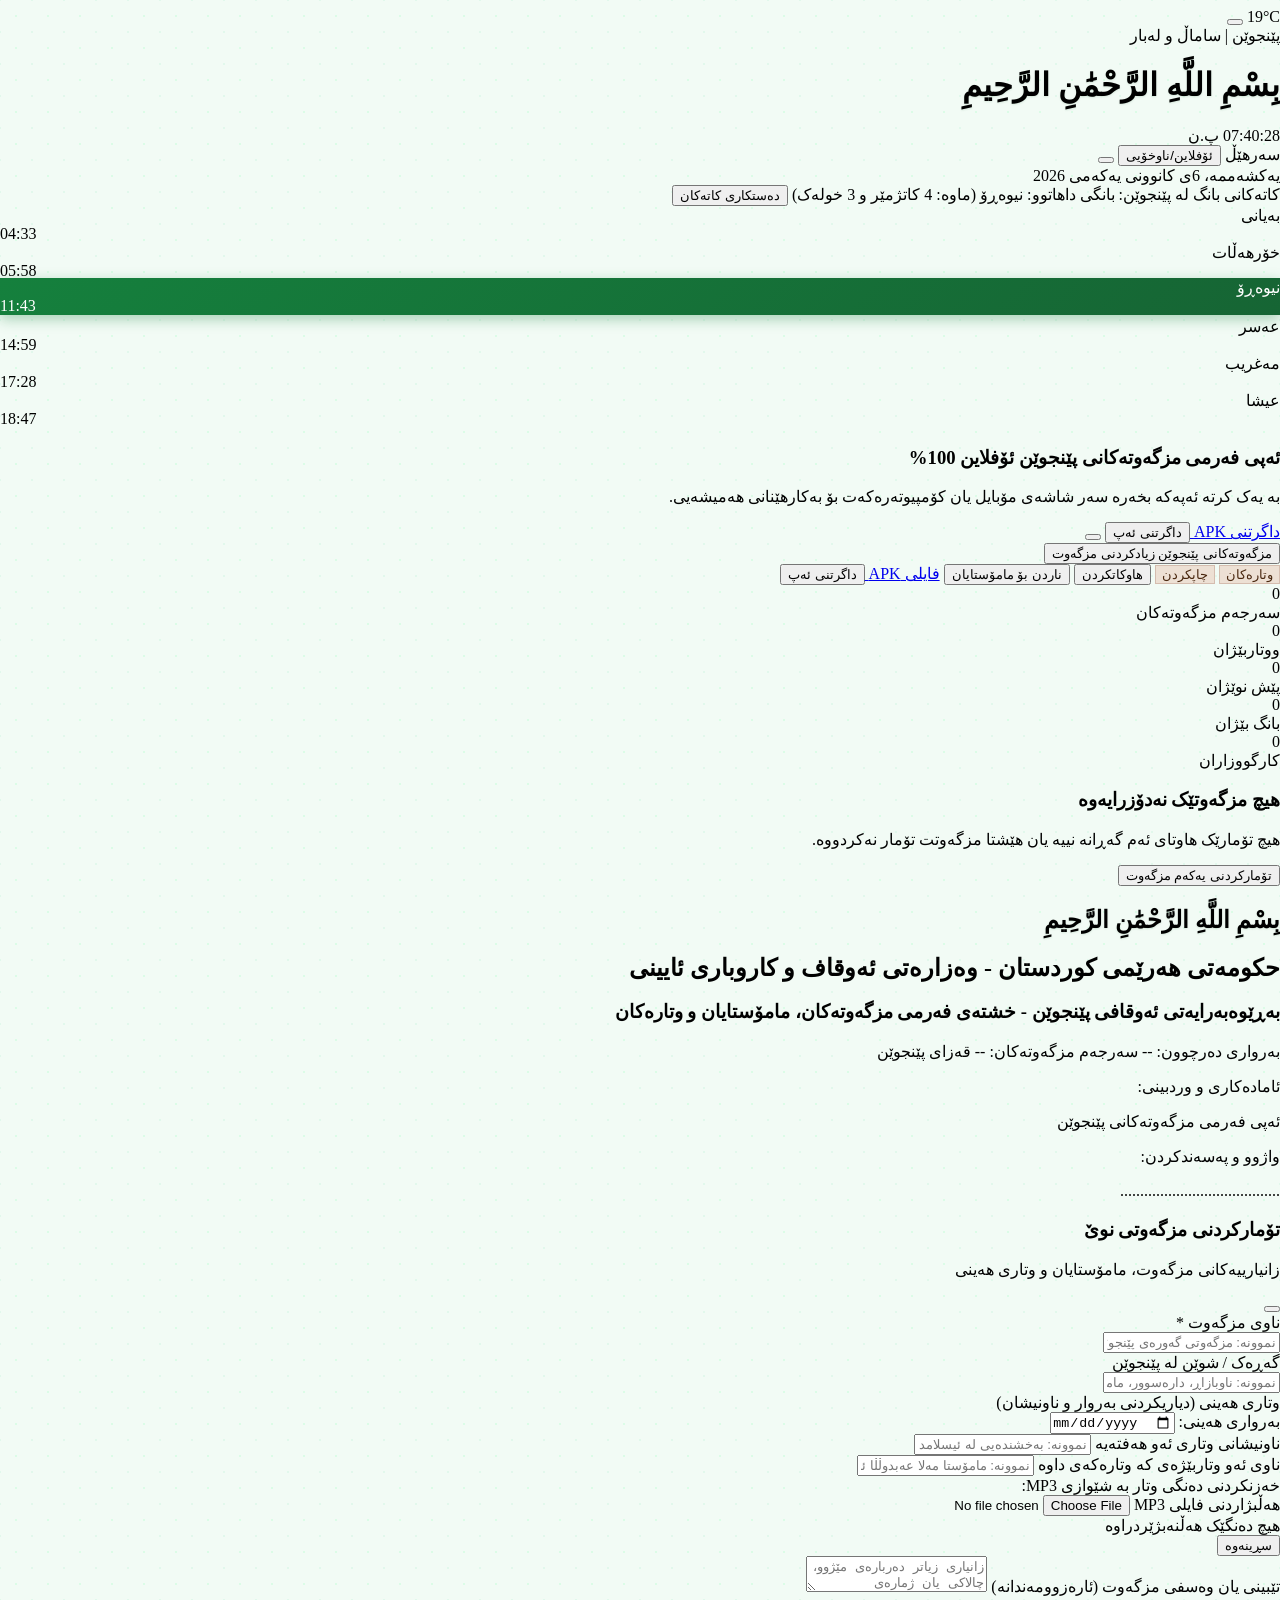
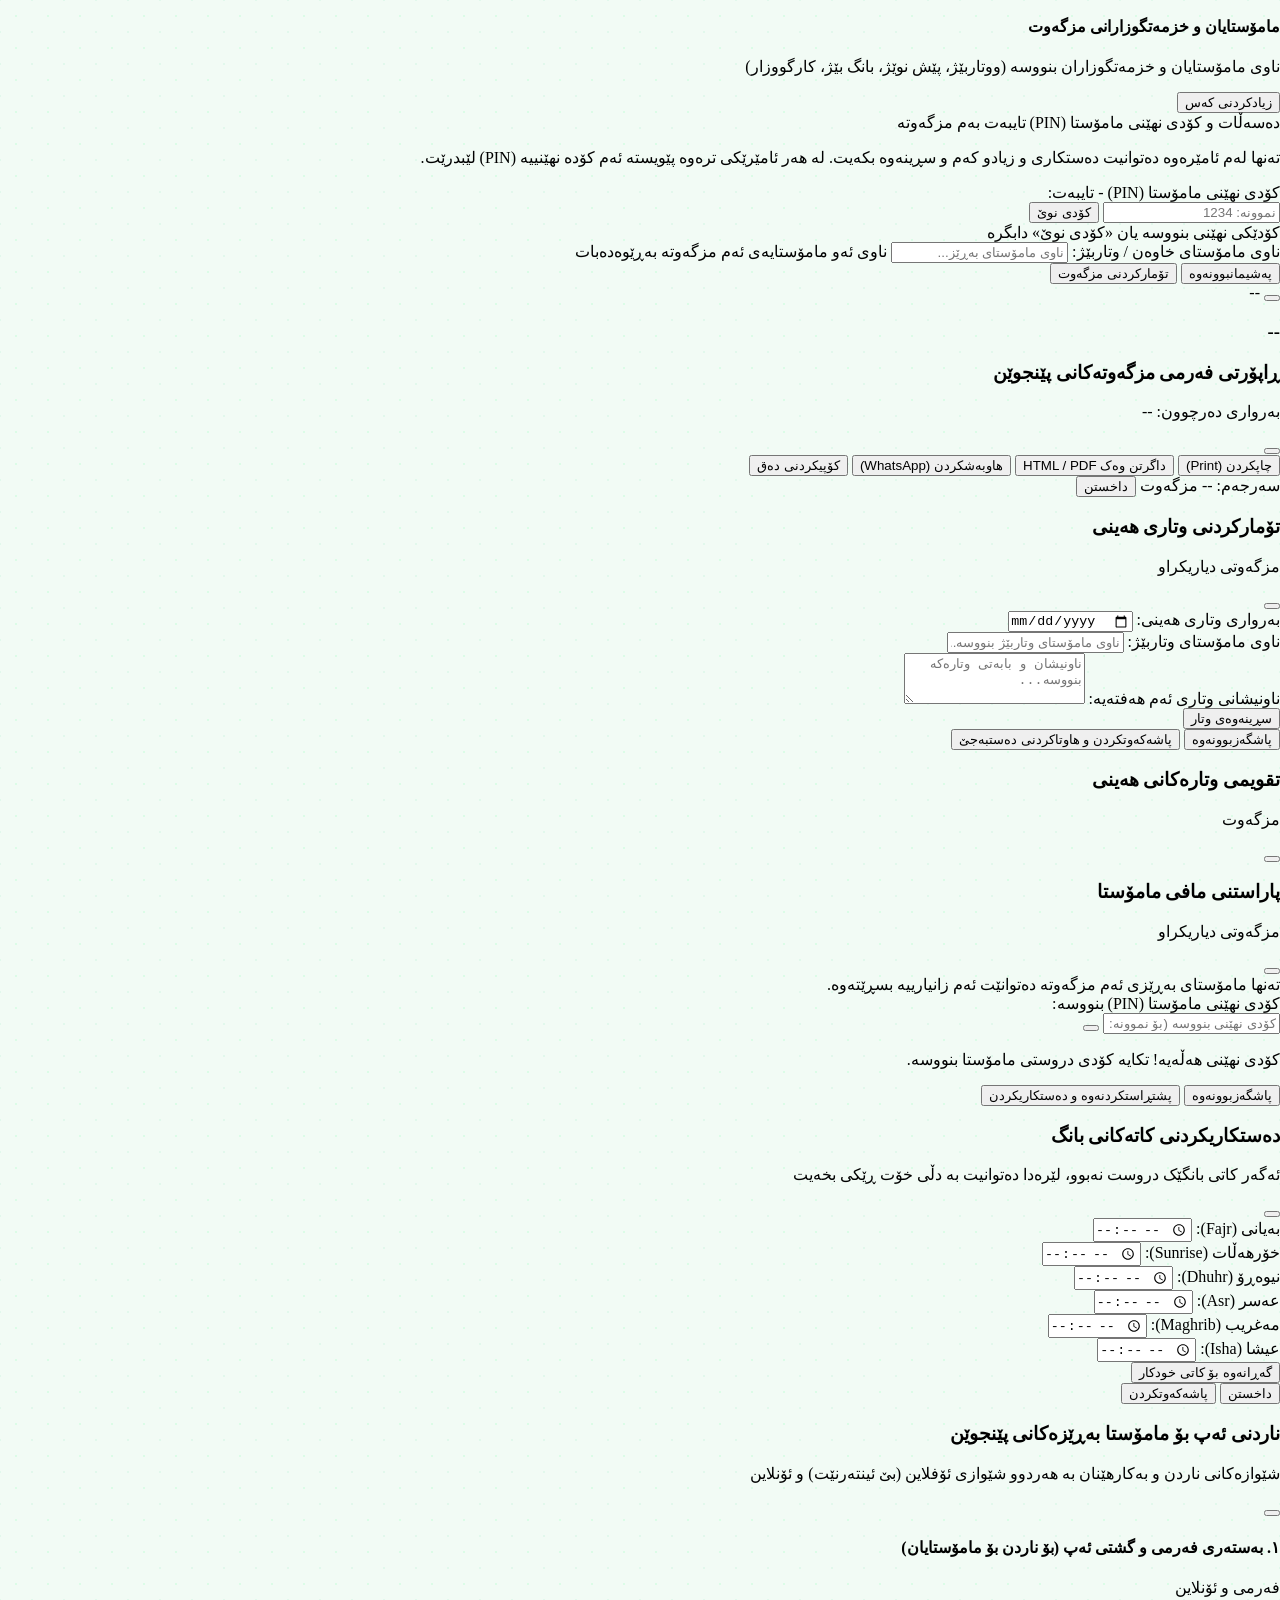
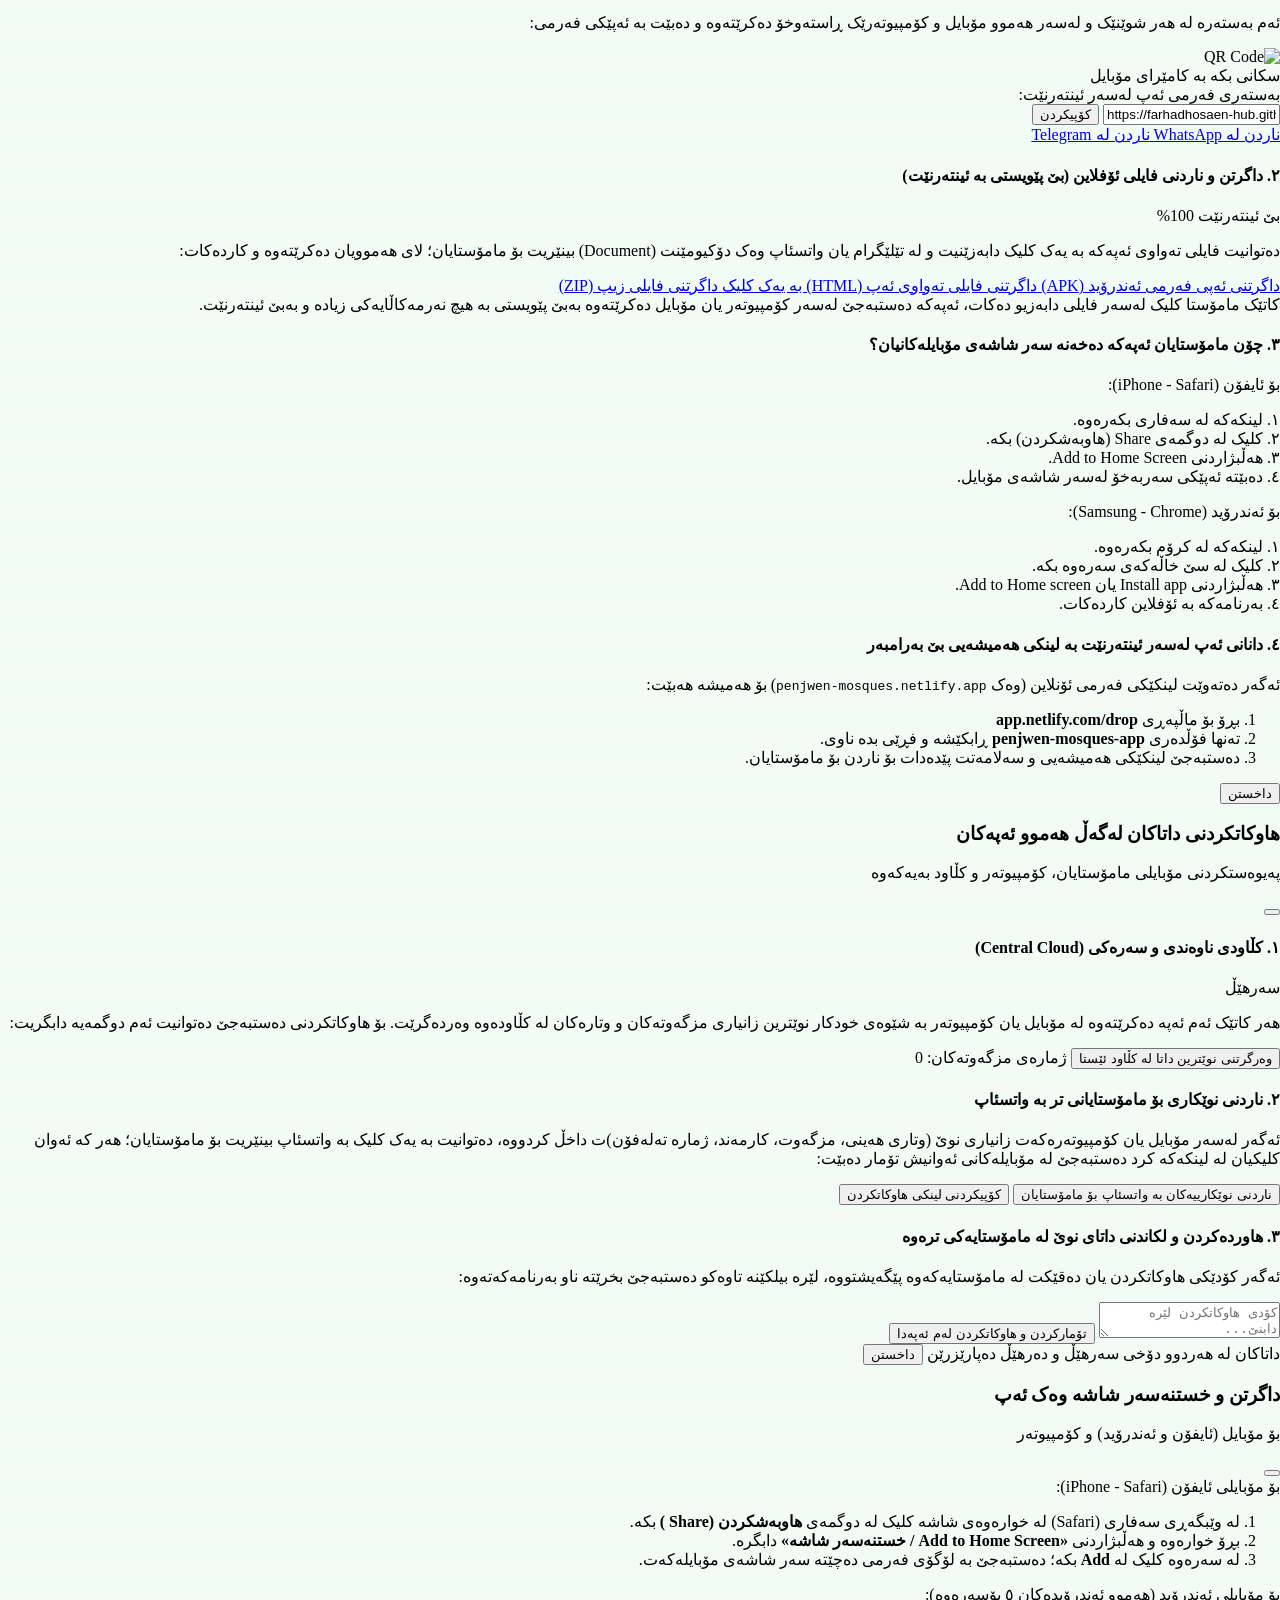
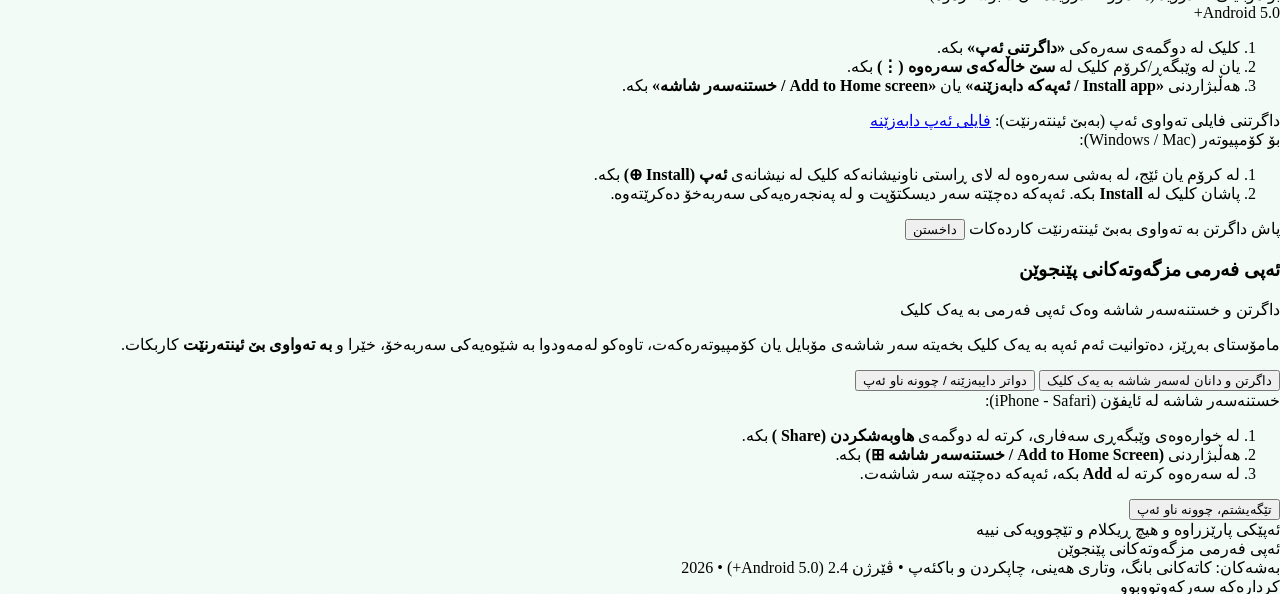
==== index.html @ 05ec9254 "Update index.html for official Penjwen Mosques App" ====
<!DOCTYPE html>
<html lang="ku" dir="rtl">
<head>
  <meta charset="UTF-8">
  <meta name="viewport" content="width=device-width, initial-scale=1.0, maximum-scale=1.0, minimum-scale=1.0, user-scalable=no, shrink-to-fit=no, viewport-fit=cover">
  <title>ئەپی مزگەوتەکانی پێنجوێن | Penjwen Mosques</title>
  <!-- PWA & Mobile Meta Tags (کارکردن بە ئۆفلاین و ئۆنلاین ڕاستەوخۆ وەک ئەپ) -->
  <link rel="manifest" href="manifest.json">
  <meta name="theme-color" content="#15803d">
  <meta name="mobile-web-app-capable" content="yes">
  <meta name="apple-mobile-web-app-capable" content="yes">
  <meta name="apple-mobile-web-app-status-bar-style" content="black-translucent">
  <meta name="apple-mobile-web-app-title" content="مزگەوتەکانی پێنجوێن">
  <meta name="apple-touch-fullscreen" content="yes">
  <meta name="full-screen" content="yes">
  <meta name="browsermode" content="application">
  <meta name="x5-fullscreen" content="true">
  <meta name="x5-page-mode" content="app">
  <meta name="screen-orientation" content="portrait">
  <meta name="application-name" content="مزگەوتەکانی پێنجوێن">
  <meta name="format-detection" content="telephone=no">
  <link rel="apple-touch-icon" href="icon-192.png">

  <!-- Offline Embedded Google Fonts: Vazirmatn & Amiri (100% Offline) -->
  <link rel="stylesheet" href="fonts.offline.css">
  <!-- Offline Embedded FontAwesome Icons (100% Offline) -->
  <link rel="stylesheet" href="fontawesome.offline.min.css">
  <!-- Tailwind CSS Engine (Local Offline) -->
  <script src="tailwind.min.js"></script>
  <script>
    tailwind.config = {
      theme: {
        extend: {
          colors: {
            brand: {
              50: '#f0fdf4',
              100: '#dcfce7',
              200: '#bbf7d0',
              300: '#86efac',
              400: '#4ade80',
              500: '#22c55e',
              600: '#16a34a',
              700: '#15803d',
              800: '#166534',
              900: '#14532d',
            }
          },
          fontFamily: {
            kurdish: ['Vazirmatn', 'sans-serif'],
            quran: ['Amiri', 'serif'],
          }
        }
      }
    }
  </script>
  <meta http-equiv="Cache-Control" content="no-cache, no-store, must-revalidate">
  <meta http-equiv="Pragma" content="no-cache">
  <meta http-equiv="Expires" content="0">
  <link rel="stylesheet" href="style.css?v=20261011_v36">
</head>
<body class="font-kurdish bg-emerald-50/70 text-slate-800 min-h-screen flex flex-col selection:bg-brand-200 selection:text-brand-900">

  <!-- ================= TOP HEADER (بەشی سەرەوە) ================= -->
  <!-- ================= TOP HEADER (شریتی سەرەوەی ئەپ بۆ مۆبایل و کۆمپیوتەر) ================= -->
  <header id="mainTopHeader" class="w-full bg-white/95 backdrop-blur-md border-b border-emerald-100 shadow-xs sticky top-0 z-40 transition-all no-print">
    <div class="max-w-7xl mx-auto px-2 sm:px-6 lg:px-8 py-2 sm:py-3.5">
      <div class="flex items-center justify-between gap-1.5 sm:gap-4 overflow-x-auto no-scrollbar">
        
        <!-- لای ڕاست: پلەی گەرما ڕاستەوخۆ (Top Right: Live Temperature) -->
        <div class="flex items-center gap-1.5 sm:gap-3 bg-emerald-50 border border-emerald-200/80 rounded-2xl px-2 sm:px-3.5 py-1.5 sm:py-2 shadow-xs hover:border-emerald-300 transition-all shrink-0">
          <div id="weatherIcon" class="text-emerald-700 text-base sm:text-2xl animate-pulse">
            <i class="fa-solid fa-cloud-sun"></i>
          </div>
          <div class="flex flex-col">
            <div class="flex items-center gap-1 sm:gap-1.5">
              <span id="tempValue" class="text-xs sm:text-xl font-bold text-emerald-900">--°C</span>
              <button id="refreshWeatherBtn" title="نوێکردنەوەی کەشوهەوا" class="text-[10px] sm:text-xs text-emerald-600 hover:text-emerald-800 transition-transform active:rotate-180">
                <i class="fa-solid fa-rotate-right"></i>
              </button>
            </div>
            <div class="flex items-center gap-1 text-[9px] sm:text-xs text-emerald-700/90 font-medium">
              <i class="fa-solid fa-location-dot text-emerald-600 text-[8px] sm:text-[10px]"></i>
              <span id="locationName">پێنجوێن</span>
              <span class="text-emerald-400">|</span>
              <span id="weatherDesc">چاوەڕوانی...</span>
            </div>
          </div>
        </div>

        <!-- ناوەڕاست: بسم الله الرحمن الرحیم (Center: Bismillah) -->
        <div class="text-center px-1 sm:px-2 shrink-0">
          <div class="inline-block relative group">
            <h1 class="font-quran text-xs sm:text-2xl md:text-3xl text-emerald-900 tracking-wide font-bold select-none drop-shadow-xs whitespace-nowrap">
              بِسْمِ اللَّهِ الرَّحْمَٰنِ الرَّحِيمِ
            </h1>
            <div class="h-0.5 w-10 sm:w-24 bg-gradient-to-r from-transparent via-emerald-500 to-transparent mx-auto mt-0.5 sm:mt-1 rounded-full"></div>
          </div>
        </div>

        <!-- لای چەپ: کات و بەروار (Top Left: Time & Date) -->
        <div class="flex items-center gap-1.5 sm:gap-3 bg-emerald-50 border border-emerald-200/80 rounded-2xl px-2 sm:px-3.5 py-1.5 sm:py-2 shadow-xs text-left shrink-0">
          <div class="text-emerald-700 text-sm sm:text-xl">
            <i class="fa-regular fa-clock"></i>
          </div>
          <div class="flex flex-col items-end sm:items-start text-right">
            <div class="flex items-center gap-1 sm:gap-2">
              <div id="liveClock" class="text-xs sm:text-xl font-bold text-emerald-900 tracking-wider font-mono">
                00:00:00
              </div>
              <!-- دۆخی ئۆنلاین / ئۆفلاین (Offline & Online indicator) -->
              <span id="networkStatusBadge" class="inline-flex items-center gap-0.5 sm:gap-1 px-1.5 sm:px-2 py-0.5 rounded-full text-[9px] sm:text-[10px] font-bold bg-emerald-100 text-emerald-800 border border-emerald-300" title="دۆخی پەیوەندی هێڵ">
                <span class="w-1.5 h-1.5 rounded-full bg-emerald-500 animate-pulse"></span>
                <span id="networkStatusText">سەرهێڵ</span>
              </span>
              <!-- دۆخی هاوکاتکردنی کڵاود (Cloud Sync Status) -->
              <button id="cloudSyncStatusBadge" onclick="syncFromCloud(false)" class="inline-flex items-center gap-0.5 sm:gap-1 px-1.5 sm:px-2 py-0.5 rounded-full text-[9px] sm:text-[10px] font-bold bg-blue-100 text-blue-800 border border-blue-300 hover:bg-blue-200 transition-colors cursor-pointer" title="هاوکاتکردنی ڕاستەوخۆ لەگەڵ کڵاود">
                <i id="cloudSyncIcon" class="fa-solid fa-arrows-rotate text-[8px] sm:text-[9px]"></i>
                <span id="cloudSyncText">هاوکاتە</span>
              </button>
              <!-- دوگمەی پڕکردنی تەواوی شاشە (Fullscreen Toggle) -->
              <button id="fullScreenToggleBtn" onclick="toggleFullScreen()" class="inline-flex items-center justify-center w-5 sm:w-6 h-5 sm:h-6 rounded-lg bg-emerald-100/80 hover:bg-emerald-200 text-emerald-800 border border-emerald-300 shadow-2xs transition-colors cursor-pointer" title="پڕکردنی تەواوی شاشە (Fullscreen)">
                <i id="fullScreenIcon" class="fa-solid fa-expand text-[9px] sm:text-[10px]"></i>
              </button>
            </div>
            <div class="flex items-center gap-1 text-[9px] sm:text-xs text-emerald-700 font-medium">
              <i class="fa-regular fa-calendar-days text-[8px] sm:text-[10px] text-emerald-600"></i>
              <span id="kurdishDate">-- / -- / ----</span>
            </div>
          </div>
        </div>

      </div>
    </div>
  </header>

  <!-- ================= خاڵی ١: کاتەکانی بانگی پێنجوێن (PRAYER TIMES BAR) ================= -->
  <section id="prayerBar" class="bg-gradient-to-r from-emerald-900 via-emerald-800 to-emerald-900 text-white shadow-md border-b border-emerald-700 no-print">
    <div class="max-w-7xl mx-auto px-4 sm:px-6 lg:px-8 py-2.5">
      <div class="flex flex-col lg:flex-row items-center justify-between gap-3">
        
        <!-- Next Prayer Countdown Banner -->
        <div class="flex items-center gap-2.5 text-xs sm:text-sm">
          <div class="w-7 h-7 rounded-lg bg-emerald-700/80 flex items-center justify-center text-emerald-200">
            <i class="fa-solid fa-mosque text-xs"></i>
          </div>
          <div class="flex items-center gap-2 flex-wrap">
            <span class="text-emerald-200 font-medium">کاتەکانی بانگ لە پێنجوێن:</span>
            <span id="nextPrayerBadge" class="bg-amber-400 text-amber-950 font-bold px-2.5 py-0.5 rounded-full text-xs animate-pulse">
              چاوەڕوانی...
            </span>
            <!-- خاڵی ٢: دووگمەی دەستکاریکردنی کاتی بانگەکان -->
            <button id="openPrayerEditBtn" class="bg-emerald-700/90 hover:bg-emerald-600 text-emerald-100 hover:text-white px-2.5 py-1 rounded-xl text-xs font-semibold border border-emerald-600 flex items-center gap-1.5 transition-colors cursor-pointer mr-1" title="دەستکاریکردنی کاتی بانگەکان ئەگەر درووست نەبوو">
              <i class="fa-solid fa-pen-to-square text-[11px]"></i>
              <span>دەستکاری کاتەکان</span>
            </button>
          </div>
        </div>

        <!-- Prayer Times Grid (بەیانی، خۆرهەڵات، نیوەڕۆ، عەسر، مەغریب، عیشا) -->
        <!-- بە شێوازی ٢ ڕیز لە مۆبایل (grid-cols-3) تا ژمارەکان تێکەڵ نەبن و تەواو ڕوون بن -->
        <div class="grid grid-cols-3 sm:grid-cols-6 gap-2 sm:gap-2.5 w-full lg:w-auto text-center" id="prayerTimesCards">
          
          <div class="prayer-card bg-emerald-800/80 hover:bg-emerald-700/90 rounded-xl px-2.5 py-2 border border-emerald-700/60 transition-all flex flex-col items-center justify-center min-w-0" id="card-Fajr">
            <div class="text-[11px] sm:text-xs text-emerald-200 font-semibold mb-0.5">بەیانی</div>
            <div class="text-sm sm:text-base font-extrabold font-mono text-white tracking-wider whitespace-nowrap tabular-nums" dir="ltr" id="time-Fajr">--:--</div>
          </div>

          <div class="prayer-card bg-emerald-800/80 hover:bg-emerald-700/90 rounded-xl px-2.5 py-2 border border-emerald-700/60 opacity-80 transition-all flex flex-col items-center justify-center min-w-0" id="card-Sunrise">
            <div class="text-[11px] sm:text-xs text-emerald-200 font-semibold mb-0.5">خۆرهەڵات</div>
            <div class="text-sm sm:text-base font-extrabold font-mono text-white tracking-wider whitespace-nowrap tabular-nums" dir="ltr" id="time-Sunrise">--:--</div>
          </div>

          <div class="prayer-card bg-emerald-800/80 hover:bg-emerald-700/90 rounded-xl px-2.5 py-2 border border-emerald-700/60 transition-all flex flex-col items-center justify-center min-w-0" id="card-Dhuhr">
            <div class="text-[11px] sm:text-xs text-emerald-200 font-semibold mb-0.5">نیوەڕۆ</div>
            <div class="text-sm sm:text-base font-extrabold font-mono text-white tracking-wider whitespace-nowrap tabular-nums" dir="ltr" id="time-Dhuhr">--:--</div>
          </div>

          <div class="prayer-card bg-emerald-800/80 hover:bg-emerald-700/90 rounded-xl px-2.5 py-2 border border-emerald-700/60 transition-all flex flex-col items-center justify-center min-w-0" id="card-Asr">
            <div class="text-[11px] sm:text-xs text-emerald-200 font-semibold mb-0.5">عەسر</div>
            <div class="text-sm sm:text-base font-extrabold font-mono text-white tracking-wider whitespace-nowrap tabular-nums" dir="ltr" id="time-Asr">--:--</div>
          </div>

          <div class="prayer-card bg-emerald-800/80 hover:bg-emerald-700/90 rounded-xl px-2.5 py-2 border border-emerald-700/60 transition-all flex flex-col items-center justify-center min-w-0" id="card-Maghrib">
            <div class="text-[11px] sm:text-xs text-emerald-200 font-semibold mb-0.5">مەغریب</div>
            <div class="text-sm sm:text-base font-extrabold font-mono text-white tracking-wider whitespace-nowrap tabular-nums" dir="ltr" id="time-Maghrib">--:--</div>
          </div>

          <div class="prayer-card bg-emerald-800/80 hover:bg-emerald-700/90 rounded-xl px-2.5 py-2 border border-emerald-700/60 transition-all flex flex-col items-center justify-center min-w-0" id="card-Isha">
            <div class="text-[11px] sm:text-xs text-emerald-200 font-semibold mb-0.5">عیشا</div>
            <div class="text-sm sm:text-base font-extrabold font-mono text-white tracking-wider whitespace-nowrap tabular-nums" dir="ltr" id="time-Isha">--:--</div>
          </div>

        </div>

      </div>
    </div>
  </section>

  <!-- ================= MAIN CONTENT ================= -->
  <main class="flex-1 max-w-7xl w-full mx-auto px-4 sm:px-6 lg:px-8 py-6 sm:py-8">
    
    <!-- PWA Installation Banner: داگرتنی ئەپ بۆ مۆبایل و کۆمپیوتەر -->
    <div id="pwaTopBanner" class="bg-gradient-to-r from-emerald-800 via-teal-800 to-emerald-900 text-white p-3 sm:p-3.5 rounded-2xl mb-4 shadow-md border border-emerald-500/30 flex flex-col sm:flex-row items-center justify-between gap-2.5 no-print animate-fade-in">
      <div class="flex items-center gap-2.5 text-right w-full sm:w-auto">
        <div class="w-9 h-9 rounded-xl bg-white/15 text-amber-300 flex items-center justify-center text-base shrink-0">
          <i class="fa-solid fa-cloud-arrow-down"></i>
        </div>
        <div>
          <h3 class="text-xs sm:text-sm font-bold flex items-center gap-1.5">
            <span>ئەپی فەرمی مزگەوتەکانی پێنجوێن</span>
            <span class="text-[9px] bg-amber-400 text-amber-950 font-black px-1.5 py-0.5 rounded-full">ئۆفلاین 100%</span>
          </h3>
          <p class="text-[11px] text-emerald-100/80 mt-0.5">بە یەک کرتە ئەپەکە بخەرە سەر شاشەی مۆبایل یان کۆمپیوتەرەکەت بۆ بەکارهێنانی هەمیشەیی.</p>
        </div>
      </div>
      <div class="flex items-center gap-2 w-full sm:w-auto justify-end shrink-0">
        <a href="Penjwen_Mosques.apk" download="Penjwen_Mosques.apk" class="inline-flex items-center justify-center gap-1.5 bg-emerald-600 hover:bg-emerald-500 text-white font-bold text-xs px-3 py-1.5 rounded-xl shadow-xs transition-all cursor-pointer" title="داگرتنی فایلی APK بۆ ئەندرۆید">
          <i class="fa-brands fa-android text-sm"></i>
          <span>داگرتنی APK</span>
        </a>
        <button onclick="triggerPwaInstall()" class="inline-flex items-center justify-center gap-1.5 bg-amber-400 hover:bg-amber-300 text-amber-950 font-black text-xs px-3 py-1.5 rounded-xl shadow-xs transition-all cursor-pointer">
          <i class="fa-solid fa-download"></i>
          <span>داگرتنی ئەپ</span>
        </button>
        <button onclick="dismissPwaTopBanner()" class="w-7 h-7 rounded-full bg-white/10 hover:bg-white/20 flex items-center justify-center text-white/70 hover:text-white transition-colors cursor-pointer" title="داخستن">
          <i class="fa-solid fa-xmark text-xs"></i>
        </button>
      </div>
    </div>

    <!-- Hero & Action Section (دووگمەی مزگەوتەکانی پێنجوێن و ئامارەکان) -->
    <div id="actionHero" class="bg-gradient-to-br from-white via-emerald-50/50 to-white border border-emerald-200/80 rounded-2xl p-4 sm:p-6 mb-6 shadow-xs relative overflow-hidden no-print">
      
      <!-- Primary Action: دووگمەی سەرەکی داواکراو بۆ مزگەوتەکانی پێنجوێن -->
      <div class="flex flex-col items-center justify-center text-center mb-5">
        <button 
          id="openMosqueModalBtn" 
          onclick="if(window.openCreateModal) window.openCreateModal();" 
          class="inline-flex items-center justify-center gap-3 bg-gradient-to-r from-emerald-700 via-emerald-600 to-emerald-700 hover:from-emerald-600 hover:to-emerald-500 active:scale-98 text-white font-black px-6 py-3.5 rounded-2xl shadow-md hover:shadow-lg transition-all duration-200 cursor-pointer text-sm sm:text-base border border-emerald-500/50"
          title="تۆمارکردن و زیادکردنی مزگەوتی نوێ لە پێنجوێن"
        >
          <span class="w-8 h-8 rounded-xl bg-white/20 flex items-center justify-center text-amber-300 text-base">
            <i class="fa-solid fa-kaaba"></i>
          </span>
          <span class="text-base sm:text-lg tracking-wide">مزگەوتەکانی پێنجوێن</span>
          <span class="text-xs bg-amber-400 text-amber-950 font-bold px-2.5 py-0.5 rounded-full flex items-center gap-1 shadow-2xs">
            <i class="fa-solid fa-plus text-[10px]"></i> زیادکردنی مزگەوت
          </span>
        </button>
      </div>

      <!-- Secondary Utility Row (دووگمە خزمەتگوزارییەکان بە ڕێکخراوی و قەبارەی ڕێک) -->
      <div class="flex flex-wrap items-center justify-center gap-2 max-w-4xl mx-auto mb-5">
        <!-- خاڵی ٢: وتارەکانی هەینی -->
        <button id="filterKhutbahBtn" class="inline-flex items-center gap-1.5 bg-[#f5ebe0] hover:bg-[#ede0d4] active:scale-95 text-[#4a2810] font-bold px-3 py-2 rounded-xl border border-[#d5bdaf] transition-all cursor-pointer text-xs sm:text-sm shadow-2xs" title="پیشاندانی وتارەکانی ئەم هەفتەیە">
          <i class="fa-solid fa-microphone-lines text-[#7f4f24]"></i>
          <span>وتارەکان</span>
        </button>

        <!-- خاڵی ٣: چاپکردن و PDF -->
        <button id="printReportBtn" class="inline-flex items-center gap-1.5 bg-[#f5ebe0] hover:bg-[#ede0d4] active:scale-95 text-[#4a2810] font-bold px-3 py-2 rounded-xl border border-[#d5bdaf] transition-all cursor-pointer text-xs sm:text-sm shadow-2xs" title="چاپکردن و هەناردەکردن بۆ PDF">
          <i class="fa-solid fa-print text-[#7f4f24]"></i>
          <span>چاپکردن</span>
        </button>

        <!-- دووگمەی هاوکاتکردنی داتاکان -->
        <button id="openSyncModalBtn" onclick="openSyncModal()" class="inline-flex items-center gap-1.5 bg-blue-50 hover:bg-blue-100 active:scale-95 text-blue-900 font-bold px-3 py-2 rounded-xl border border-blue-200 transition-all cursor-pointer text-xs sm:text-sm shadow-2xs" title="هاوکاتکردنی داتاکان لە نێوان هەموو ئامێرەکان">
          <i class="fa-solid fa-arrows-rotate text-blue-600"></i>
          <span>هاوکاتکردن</span>
        </button>

        <!-- دووگمەی ناردن بۆ مامۆستایانی بەڕێز -->
        <button id="openShareModalBtn" onclick="openShareModal()" class="inline-flex items-center gap-1.5 bg-emerald-50 hover:bg-emerald-100 active:scale-95 text-emerald-900 font-bold px-3 py-2 rounded-xl border border-emerald-200 transition-all cursor-pointer text-xs sm:text-sm shadow-2xs" title="ناردنی ئەپ بۆ مامۆستایانی بەڕێز">
          <i class="fa-solid fa-share-nodes text-emerald-600"></i>
          <span>ناردن بۆ مامۆستایان</span>
        </button>

        <!-- داگرتنی APK بۆ مۆبایلەکانی ئەندرۆید -->
        <a id="downloadApkBtn" href="Penjwen_Mosques.apk" download="Penjwen_Mosques.apk" class="inline-flex items-center gap-1.5 bg-emerald-50 hover:bg-emerald-100 active:scale-95 text-emerald-900 font-bold px-3 py-2 rounded-xl border border-emerald-300 transition-all cursor-pointer text-xs sm:text-sm shadow-2xs" title="داگرتنی فایلی APK بۆ ئەندرۆید">
          <i class="fa-brands fa-android text-emerald-700"></i>
          <span>فایلی APK</span>
        </a>

        <!-- داگرتنی ئەپ لەسەر مۆبایل و کۆمپیوتەر -->
        <button id="pwaInstallBtn" onclick="triggerPwaInstall()" class="inline-flex items-center gap-1.5 bg-amber-50 hover:bg-amber-100 active:scale-95 text-amber-950 font-bold px-3 py-2 rounded-xl border border-amber-300 transition-all cursor-pointer text-xs sm:text-sm shadow-2xs" title="داگرتنی بەرنامەکە وەک ئەپ">
          <i class="fa-solid fa-cloud-arrow-down text-amber-700"></i>
          <span>داگرتنی ئەپ</span>
        </button>
      </div>

      <!-- Quick Summary Badges (ئامارەکان بە دیزاینێکی ڕێک و وردبین) -->
      <div class="grid grid-cols-2 sm:grid-cols-3 lg:grid-cols-5 gap-2.5 sm:gap-3.5 pt-4 border-t border-emerald-200/60">
        <div class="bg-white/95 rounded-xl p-2.5 sm:p-3 border border-emerald-100 shadow-2xs flex items-center gap-2.5">
          <div class="w-8 h-8 sm:w-9 sm:h-9 rounded-lg bg-emerald-100 text-emerald-700 flex items-center justify-center text-sm sm:text-base shrink-0">
            <i class="fa-solid fa-mosque"></i>
          </div>
          <div class="min-w-0">
            <div id="statTotalMosques" class="text-base sm:text-lg font-black text-emerald-950 leading-tight">0</div>
            <div class="text-[11px] sm:text-xs text-slate-500 font-medium truncate">سەرجەم مزگەوتەکان</div>
          </div>
        </div>

        <div class="bg-white/95 rounded-xl p-2.5 sm:p-3 border border-emerald-100 shadow-2xs flex items-center gap-2.5">
          <div class="w-8 h-8 sm:w-9 sm:h-9 rounded-lg bg-amber-100 text-amber-700 flex items-center justify-center text-sm sm:text-base shrink-0">
            <i class="fa-solid fa-bullhorn"></i>
          </div>
          <div class="min-w-0">
            <div id="statKhateebs" class="text-base sm:text-lg font-black text-emerald-950 leading-tight">0</div>
            <div class="text-[11px] sm:text-xs text-slate-500 font-medium truncate">ووتاربێژان</div>
          </div>
        </div>

        <div class="bg-white/95 rounded-xl p-2.5 sm:p-3 border border-emerald-100 shadow-2xs flex items-center gap-2.5">
          <div class="w-8 h-8 sm:w-9 sm:h-9 rounded-lg bg-teal-100 text-teal-700 flex items-center justify-center text-sm sm:text-base shrink-0">
            <i class="fa-solid fa-hands-praying"></i>
          </div>
          <div class="min-w-0">
            <div id="statImams" class="text-base sm:text-lg font-black text-emerald-950 leading-tight">0</div>
            <div class="text-[11px] sm:text-xs text-slate-500 font-medium truncate">پێش نوێژان</div>
          </div>
        </div>

        <div class="bg-white/95 rounded-xl p-2.5 sm:p-3 border border-emerald-100 shadow-2xs flex items-center gap-2.5">
          <div class="w-8 h-8 sm:w-9 sm:h-9 rounded-lg bg-blue-100 text-blue-700 flex items-center justify-center text-sm sm:text-base shrink-0">
            <i class="fa-solid fa-microphone-lines"></i>
          </div>
          <div class="min-w-0">
            <div id="statMuezzins" class="text-base sm:text-lg font-black text-emerald-950 leading-tight">0</div>
            <div class="text-[11px] sm:text-xs text-slate-500 font-medium truncate">بانگ بێژان</div>
          </div>
        </div>

        <div class="bg-white/95 rounded-xl p-2.5 sm:p-3 border border-[#d5bdaf] shadow-2xs flex items-center gap-2.5 col-span-2 sm:col-span-1">
          <div class="w-8 h-8 sm:w-9 sm:h-9 rounded-lg bg-[#ede0d4] text-[#4a2810] flex items-center justify-center text-sm sm:text-base shrink-0">
            <i class="fa-solid fa-user-gear"></i>
          </div>
          <div class="min-w-0">
            <div id="statKarguzars" class="text-base sm:text-lg font-black text-emerald-950 leading-tight">0</div>
            <div class="text-[11px] sm:text-xs text-slate-500 font-medium truncate">کارگووزاران</div>
          </div>
        </div>
      </div>
    </div>

    <!-- Mosque Buttons & Details List (خاڵی ٢: هەر مزگەوتێک وەکو دووگمەیەک دەردەکەوێت) -->
    <div id="mosquesContainer" class="space-y-4 max-w-4xl mx-auto no-print">
      <!-- Mosque buttons will be dynamically rendered here via JS -->
    </div>

    <!-- Empty State -->
    <div id="emptyState" class="hidden text-center py-16 bg-white rounded-3xl border border-dashed border-emerald-200 p-8 no-print">
      <div class="w-16 h-16 bg-emerald-100 text-emerald-600 rounded-full flex items-center justify-center mx-auto mb-4 text-2xl">
        <i class="fa-solid fa-mosque"></i>
      </div>
      <h3 class="text-lg font-bold text-slate-800 mb-1">هیچ مزگەوتێک نەدۆزرایەوە</h3>
      <p class="text-sm text-slate-500 mb-4 max-w-sm mx-auto">هیچ تۆمارێک هاوتای ئەم گەڕانە نییە یان هێشتا مزگەوتت تۆمار نەکردووە.</p>
      <button onclick="if(window.openCreateModal) window.openCreateModal(); else if(document.getElementById('openMosqueModalBtn')) document.getElementById('openMosqueModalBtn').click();" class="inline-flex items-center gap-2 bg-emerald-600 hover:bg-emerald-700 active:bg-emerald-800 text-white font-bold px-5 py-2.5 rounded-xl text-sm transition-all shadow-xs cursor-pointer">
        <i class="fa-solid fa-plus"></i>
        <span>تۆمارکردنی یەکەم مزگەوت</span>
      </button>
    </div>

  </main>

  <!-- ================= PRINT REPORT SECTION (خاڵی ٣: خشتەی تایبەت بە چاپکردن و PDF) ================= -->
  <section id="printReportSection" class="hidden">
    <div class="text-center border-b-2 border-emerald-800 pb-4 mb-5">
      <h2 class="text-xl font-bold text-emerald-950 font-quran mb-1">بِسْمِ اللَّهِ الرَّحْمَٰنِ الرَّحِيمِ</h2>
      <h1 class="text-2xl font-black text-slate-900">حکومەتی هەرێمی کوردستان - وەزارەتی ئەوقاف و کاروباری ئایینی</h1>
      <h3 class="text-lg font-bold text-emerald-800">بەڕێوەبەرایەتی ئەوقافی پێنجوێن - خشتەی فەرمی مزگەوتەکان، مامۆستایان و وتارەکان</h3>
      <div class="flex justify-between items-center text-xs text-slate-600 mt-3 pt-2 border-t border-slate-200">
        <span id="printReportDate">بەرواری دەرچوون: --</span>
        <span id="printReportCount">سەرجەم مزگەوتەکان: --</span>
        <span>قەزای پێنجوێن</span>
      </div>
    </div>

    <!-- Printable Table Container -->
    <div id="printTableContainer">
      <!-- Generated by JavaScript dynamically -->
    </div>

    <div class="mt-8 pt-4 border-t border-slate-300 flex justify-between text-xs text-slate-700">
      <div>
        <p class="font-bold">ئامادەکاری و وردبینی:</p>
        <p class="text-slate-500 mt-1">ئەپی فەرمی مزگەوتەکانی پێنجوێن</p>
      </div>
      <div class="text-left">
        <p class="font-bold">واژوو و پەسەندکردن:</p>
        <p class="text-slate-400 mt-4">........................................</p>
      </div>
    </div>
  </section>

  <!-- ================= MODAL: زیادکردن و دەستکاری مزگەوت ================= -->
  <div id="mosqueModal" class="fixed inset-0 z-50 bg-slate-900/60 backdrop-blur-xs flex items-center justify-center p-4 opacity-0 pointer-events-none transition-all duration-300 no-print">
    <div class="bg-white w-full max-w-2xl rounded-3xl shadow-2xl border border-emerald-100 overflow-hidden transform scale-95 transition-all duration-300 max-h-[92vh] flex flex-col">
      
      <!-- Modal Header -->
      <div class="bg-gradient-to-r from-emerald-700 to-emerald-600 text-white px-6 py-4 flex items-center justify-between">
        <div class="flex items-center gap-3">
          <div class="w-10 h-10 rounded-xl bg-white/15 flex items-center justify-center text-lg">
            <i class="fa-solid fa-mosque"></i>
          </div>
          <div>
            <h3 id="modalTitle" class="text-lg font-bold">تۆمارکردنی مزگەوتی نوێ</h3>
            <p class="text-xs text-emerald-100">زانیارییەکانی مزگەوت، مامۆستایان و وتاری هەینی</p>
          </div>
        </div>
        <button id="closeModalBtn" onclick="if(window.hideModal) window.hideModal(document.getElementById('mosqueModal')); else document.getElementById('mosqueModal').classList.remove('modal-active');" class="w-8 h-8 rounded-full bg-white/10 hover:bg-white/20 flex items-center justify-center text-white transition-colors cursor-pointer">
          <i class="fa-solid fa-xmark"></i>
        </button>
      </div>

      <!-- Modal Body (Scrollable Form) -->
      <form id="mosqueForm" onsubmit="return window.handleFormSubmit ? window.handleFormSubmit(event) : false;" class="p-6 overflow-y-auto space-y-5 flex-1">
        <input type="hidden" id="editMosqueId" value="">

        <!-- Basic Mosque Info -->
        <div class="grid grid-cols-1 sm:grid-cols-2 gap-4">
          <div>
            <label class="block text-xs font-bold text-slate-700 mb-1.5">
              ناوی مزگەوت <span class="text-red-500">*</span>
            </label>
            <div class="relative">
              <span class="absolute inset-y-0 right-0 pr-3 flex items-center text-slate-400">
                <i class="fa-solid fa-kaaba"></i>
              </span>
              <input 
                type="text" 
                id="mosqueName" 
                required 
                placeholder="نموونە: مزگەوتی گەورەی پێنجوێن" 
                class="w-full pr-9 pl-3 py-2.5 rounded-xl border border-slate-200 text-sm focus:ring-2 focus:ring-emerald-500 focus:outline-none"
              >
            </div>
          </div>

          <div>
            <label class="block text-xs font-bold text-slate-700 mb-1.5">
              گەڕەک / شوێن لە پێنجوێن
            </label>
            <div class="relative">
              <span class="absolute inset-y-0 right-0 pr-3 flex items-center text-slate-400">
                <i class="fa-solid fa-location-dot"></i>
              </span>
              <input 
                type="text" 
                id="mosqueLocation" 
                placeholder="نموونە: ناوبازاڕ، دارەسوور، مامۆستایان" 
                class="w-full pr-9 pl-3 py-2.5 rounded-xl border border-slate-200 text-sm focus:ring-2 focus:ring-emerald-500 focus:outline-none"
              >
            </div>
          </div>
        </div>

        <!-- خاڵی ٢: وتاری هەینی (Friday Khutbah Section) -->
        <div class="bg-amber-50/70 border border-amber-200/80 rounded-2xl p-4 space-y-3">
          <div class="flex flex-col sm:flex-row sm:items-center justify-between gap-2 pb-2 border-b border-amber-200/60">
            <div class="flex items-center gap-2 text-amber-900 font-bold text-xs sm:text-sm">
              <i class="fa-solid fa-book-quran text-amber-600 text-base"></i>
              <span>وتاری هەینی (دیاریکردنی بەروار و ناونیشان)</span>
            </div>
            <div class="flex items-center gap-2">
              <label for="khutbahDate" class="text-[11px] font-bold text-amber-900 shrink-0">بەرواری هەینی:</label>
              <input 
                type="date" 
                id="khutbahDate" 
                class="px-2.5 py-1 bg-white rounded-xl border border-amber-300 text-xs font-semibold text-amber-950 focus:ring-2 focus:ring-amber-500 focus:outline-none shadow-2xs"
              >
            </div>
          </div>

          <div class="grid grid-cols-1 sm:grid-cols-2 gap-3">
            <div>
              <label class="block text-[11px] font-semibold text-slate-700 mb-1">
                ناونیشانی وتاری ئەو هەفتەیە
              </label>
              <input 
                type="text" 
                id="khutbahTopic" 
                placeholder="نموونە: بەخشندەیی لە ئیسلامدا، برایەتی و تەبایی" 
                class="w-full px-3 py-2 bg-white rounded-xl border border-amber-200 text-xs focus:ring-2 focus:ring-amber-500 focus:outline-none"
              >
            </div>

            <div>
              <label class="block text-[11px] font-semibold text-slate-700 mb-1">
                ناوی ئەو وتاربێژەی کە وتارەکەی داوە
              </label>
              <input 
                type="text" 
                id="khutbahSpeaker" 
                placeholder="نموونە: مامۆستا مەلا عەبدوڵڵا ئەحمەد" 
                class="w-full px-3 py-2 bg-white rounded-xl border border-amber-200 text-xs focus:ring-2 focus:ring-amber-500 focus:outline-none"
              >
            </div>
          </div>

          <!-- خاڵی ٣: دووگمەی خەزنکردنی دەنگی وتار بە MP3 -->
          <div class="pt-3 border-t border-amber-200/70">
            <label class="block text-[11px] font-bold text-amber-950 mb-1.5 flex items-center gap-1.5">
              <i class="fa-solid fa-file-audio text-amber-600"></i>
              <span>خەزنکردنی دەنگی وتار بە شێوازی MP3:</span>
            </label>
            <div class="flex flex-wrap items-center gap-2.5 bg-white/70 p-2.5 rounded-xl border border-amber-200">
              <label class="inline-flex items-center gap-2 bg-amber-600 hover:bg-amber-700 text-white font-bold px-3.5 py-2 rounded-xl text-xs shadow-xs cursor-pointer transition-colors">
                <i class="fa-solid fa-upload"></i>
                <span id="khutbahAudioBtnText">هەڵبژاردنی فایلی MP3</span>
                <input type="file" id="khutbahAudioFile" accept="audio/mp3,audio/*" class="hidden">
              </label>
              <div id="khutbahAudioFileInfo" class="text-xs text-slate-600 font-medium truncate flex-1 min-w-[150px]">
                هیچ دەنگێک هەڵنەبژێردراوە
              </div>
              <button type="button" id="removeKhutbahAudioBtn" class="hidden text-xs text-red-500 hover:text-red-700 font-bold px-2 py-1">
                <i class="fa-solid fa-trash-can"></i> سڕینەوە
              </button>
            </div>
          </div>
        </div>

        <div>
          <label class="block text-xs font-bold text-slate-700 mb-1.5">
            تێبینی یان وەسفی مزگەوت (ئارەزوومەندانە)
          </label>
          <textarea 
            id="mosqueNotes" 
            rows="2" 
            placeholder="زانیاری زیاتر دەربارەی مێژوو، چالاکی یان ژمارەی نوێژخوێنان..." 
            class="w-full p-3 rounded-xl border border-slate-200 text-sm focus:ring-2 focus:ring-emerald-500 focus:outline-none"
          ></textarea>
        </div>

        <!-- Section: مامۆستایان و ستاف (Teachers & Roles) -->
        <div class="border-t border-slate-100 pt-5">
          <div class="flex items-center justify-between mb-3">
            <div>
              <h4 class="text-sm font-bold text-emerald-950 flex items-center gap-2">
                <i class="fa-solid fa-users text-emerald-600"></i>
                <span>مامۆستایان و خزمەتگوزارانی مزگەوت</span>
              </h4>
              <p class="text-xs text-slate-500">ناوی مامۆستایان و خزمەتگوزاران بنووسە (ووتاربێژ، پێش نوێژ، بانگ بێژ، کارگووزار)</p>
            </div>
            <button 
              type="button" 
              id="addStaffRowBtn" 
              class="inline-flex items-center gap-1.5 bg-emerald-100 hover:bg-emerald-200 text-emerald-800 text-xs font-bold px-3 py-1.5 rounded-lg transition-colors cursor-pointer"
            >
              <i class="fa-solid fa-plus text-[10px]"></i>
              <span>زیادکردنی کەس</span>
            </button>
          </div>

          <!-- Staff Dynamic List Container -->
          <div id="staffListContainer" class="space-y-3">
            <!-- Dynamic staff entries inserted here -->
          </div>
        </div>

        <!-- Section: پاراستنی تایبەتی مامۆستا (Teacher Security & Ownership) -->
        <div class="border-t border-slate-100 pt-5">
          <div class="bg-amber-50/80 border border-amber-300 rounded-2xl p-3.5 space-y-3">
            <div class="flex items-center gap-2.5 text-amber-950 font-bold text-xs sm:text-sm">
              <div class="w-8 h-8 rounded-xl bg-amber-200 text-amber-800 flex items-center justify-center text-sm shadow-xs shrink-0">
                <i class="fa-solid fa-user-shield"></i>
              </div>
              <div>
                <span>دەسەڵات و کۆدی نهێنی مامۆستا (PIN) تایبەت بەم مزگەوتە</span>
                <p class="text-[11px] text-amber-800 font-normal mt-0.5">تەنها لەم ئامێرەوە دەتوانیت دەستکاری و زیادو کەم و سڕینەوە بکەیت. لە هەر ئامێرێکی ترەوە پێویستە ئەم کۆدە نهێنییە (PIN) لێبدرێت.</p>
              </div>
            </div>

            <div class="grid grid-cols-1 sm:grid-cols-2 gap-3 pt-1">
              <div>
                <label for="mosqueTeacherPinInput" class="block text-xs font-bold text-amber-950 mb-1">
                  <i class="fa-solid fa-key text-amber-700 ml-1"></i>کۆدی نهێنی مامۆستا (PIN) - تایبەت:
                </label>
                <div class="relative">
                  <input 
                    type="text" 
                    id="mosqueTeacherPinInput" 
                    placeholder="نموونە: 1234"
                    maxlength="10"
                    inputmode="numeric"
                    class="w-full pl-20 pr-3 py-2 rounded-xl border border-amber-300 bg-white text-slate-900 font-bold text-sm tracking-wider focus:ring-2 focus:ring-amber-500 focus:outline-none"
                  >
                  <button 
                    type="button" 
                    onclick="generateRandomTeacherPin()" 
                    class="absolute left-2 top-1/2 -translate-y-1/2 text-[10px] font-bold bg-amber-200 hover:bg-amber-300 text-amber-950 px-2 py-0.5 rounded-lg transition-colors cursor-pointer"
                    title="دانانی کۆدێکی نهێنی هەڕەمەکی و پارێزراو"
                  >
                    کۆدی نوێ
                  </button>
                </div>
                <span class="text-[10px] text-amber-800 font-medium">کۆدێکی نهێنی بنووسە یان «کۆدی نوێ» دابگرە</span>
              </div>
              <div>
                <label for="mosqueCreatorTeacherInput" class="block text-xs font-bold text-amber-950 mb-1">
                  <i class="fa-solid fa-user text-amber-700 ml-1"></i>ناوی مامۆستای خاوەن / وتاربێژ:
                </label>
                <input 
                  type="text" 
                  id="mosqueCreatorTeacherInput" 
                  placeholder="ناوی مامۆستای بەڕێز..."
                  class="w-full px-3 py-2 rounded-xl border border-amber-300 bg-white text-slate-900 font-bold text-sm focus:ring-2 focus:ring-amber-500 focus:outline-none"
                >
                <span class="text-[10px] text-amber-800 font-medium">ناوی ئەو مامۆستایەی ئەم مزگەوتە بەڕێوەدەبات</span>
              </div>
            </div>
          </div>
        </div>

        <!-- Modal Footer Actions -->
        <div class="border-t border-slate-100 pt-4 flex items-center justify-end gap-3">
          <button 
            type="button" 
            id="cancelModalBtn" 
            onclick="if(window.hideModal) window.hideModal(document.getElementById('mosqueModal')); else document.getElementById('mosqueModal').classList.remove('modal-active');"
            class="px-5 py-2.5 rounded-xl border border-slate-200 text-slate-700 hover:bg-slate-50 text-sm font-semibold transition-colors cursor-pointer"
          >
            پەشیمانبوونەوە
          </button>
          <button 
            type="submit" 
            class="px-6 py-2.5 rounded-xl bg-emerald-600 hover:bg-emerald-700 active:bg-emerald-800 text-white text-sm font-bold shadow-md shadow-emerald-600/30 transition-all cursor-pointer flex items-center gap-2"
          >
            <i class="fa-solid fa-check"></i>
            <span id="saveBtnText">تۆمارکردنی مزگەوت</span>
          </button>
        </div>

      </form>
    </div>
  </div>

  <!-- ================= MODAL: وردەکاری مزگەوت (Details View / فایلی مزگەوت) ================= -->
  <div id="viewModal" class="fixed inset-0 z-50 bg-slate-900/60 backdrop-blur-xs flex items-center justify-center p-4 opacity-0 pointer-events-none transition-all duration-300 no-print">
    <div class="bg-white w-full max-w-xl rounded-3xl shadow-2xl border-2 border-[#b08968] overflow-hidden transform scale-95 transition-all duration-300 max-h-[90vh] flex flex-col">
      <div id="viewModalHeader" class="bg-gradient-to-r from-[#7f4f24] via-[#936639] to-[#7f4f24] text-white p-6 relative">
        <button id="closeViewModalBtn" class="absolute top-4 left-4 w-8 h-8 rounded-full bg-white/10 hover:bg-white/20 flex items-center justify-center text-white transition-colors cursor-pointer">
          <i class="fa-solid fa-xmark"></i>
        </button>
        <span class="inline-block bg-[#ede0d4] text-[#4a2810] font-bold text-xs px-2.5 py-0.5 rounded-full mb-2 border border-[#d5bdaf]" id="viewLocationBadge">--</span>
        <h3 id="viewMosqueTitle" class="text-2xl font-black">--</h3>
      </div>
      <div class="p-6 overflow-y-auto flex-1 space-y-5" id="viewModalBody">
        <!-- Content filled dynamically -->
      </div>
    </div>
  </div>

  <!-- ================= MODAL: پێشاندان و چاپکردنی فەرمی ڕاپۆرت بۆ مۆبایل و کۆمپیوتەر (Report Modal) ================= -->
  <div id="reportModal" class="fixed inset-0 z-50 bg-slate-900/60 backdrop-blur-xs flex items-center justify-center p-3 sm:p-4 opacity-0 pointer-events-none transition-all duration-300 no-print">
    <div class="bg-white w-full max-w-4xl rounded-3xl shadow-2xl border-2 border-emerald-600 overflow-hidden transform scale-95 transition-all duration-300 max-h-[92vh] flex flex-col">
      <div class="bg-gradient-to-r from-emerald-800 via-emerald-700 to-emerald-900 text-white p-4 sm:p-5 flex items-center justify-between">
        <div class="flex items-center gap-3">
          <div class="w-10 h-10 rounded-xl bg-white/15 flex items-center justify-center text-emerald-200 text-lg">
            <i class="fa-solid fa-file-invoice"></i>
          </div>
          <div>
            <h3 class="text-base sm:text-lg font-bold">ڕاپۆرتی فەرمی مزگەوتەکانی پێنجوێن</h3>
            <p class="text-xs text-emerald-200" id="reportModalDate">بەرواری دەرچوون: --</p>
          </div>
        </div>
        <button type="button" onclick="hideModal(document.getElementById('reportModal'))" class="w-8 h-8 rounded-full bg-white/10 hover:bg-white/20 flex items-center justify-center text-white transition-colors cursor-pointer">
          <i class="fa-solid fa-xmark"></i>
        </button>
      </div>

      <!-- کردارەکانی خێرای ڕاپۆرت (چاپکردن، داگرتن، هاوبەشکردن، کۆپیکردن) -->
      <div class="p-3 bg-emerald-50/70 border-b border-emerald-200 flex flex-wrap items-center gap-2">
        <button type="button" onclick="triggerNativePrint()" class="inline-flex items-center gap-1.5 bg-emerald-700 hover:bg-emerald-800 text-white text-xs font-bold px-3.5 py-2 rounded-xl shadow-xs transition-colors cursor-pointer">
          <i class="fa-solid fa-print"></i>
          <span>چاپکردن (Print)</span>
        </button>
        <button type="button" onclick="downloadReportHtml()" class="inline-flex items-center gap-1.5 bg-blue-700 hover:bg-blue-800 text-white text-xs font-bold px-3.5 py-2 rounded-xl shadow-xs transition-colors cursor-pointer">
          <i class="fa-solid fa-file-arrow-down"></i>
          <span>داگرتن وەک HTML / PDF</span>
        </button>
        <button type="button" onclick="shareReportMobile()" class="inline-flex items-center gap-1.5 bg-green-700 hover:bg-green-800 text-white text-xs font-bold px-3.5 py-2 rounded-xl shadow-xs transition-colors cursor-pointer">
          <i class="fa-brands fa-whatsapp text-sm"></i>
          <span>هاوبەشکردن (WhatsApp)</span>
        </button>
        <button type="button" onclick="copyReportText()" class="inline-flex items-center gap-1.5 bg-slate-700 hover:bg-slate-800 text-white text-xs font-bold px-3.5 py-2 rounded-xl shadow-xs transition-colors cursor-pointer">
          <i class="fa-solid fa-copy"></i>
          <span>کۆپیکردنی دەق</span>
        </button>
      </div>

      <!-- ناوەڕۆکی خشتەی ڕاپۆرت بۆ مۆبایل و کۆمپیوتەر -->
      <div class="p-3 sm:p-5 overflow-y-auto flex-1 space-y-4" id="reportModalBody">
        <!-- Generated by JavaScript dynamically -->
      </div>

      <!-- ژێرپەڕەی مۆداڵ -->
      <div class="p-3 bg-slate-100 border-t border-slate-200 flex justify-between items-center text-xs text-slate-600">
        <span id="reportModalCount" class="font-bold">سەرجەم: -- مزگەوت</span>
        <button type="button" onclick="hideModal(document.getElementById('reportModal'))" class="px-4 py-1.5 bg-slate-200 hover:bg-slate-300 text-slate-800 font-bold rounded-lg transition-colors cursor-pointer">
          داخستن
        </button>
      </div>
    </div>
  </div>

  <!-- ================= MODAL: تۆمارکردن و دەستکاریکردنی خێرای وتاری هەینی (Sermon Modal) ================= -->
  <div id="sermonModal" class="fixed inset-0 z-50 bg-slate-900/60 backdrop-blur-xs flex items-center justify-center p-3 sm:p-4 opacity-0 pointer-events-none transition-all duration-300 no-print">
    <div class="bg-white w-full max-w-lg rounded-3xl shadow-2xl border-2 border-amber-400 overflow-hidden transform scale-95 transition-all duration-300 flex flex-col max-h-[92vh]">
      
      <!-- سەرپەڕەی مۆداڵ -->
      <div class="bg-gradient-to-r from-amber-700 via-amber-800 to-amber-900 text-white px-5 py-4 flex items-center justify-between">
        <div class="flex items-center gap-3">
          <div class="w-10 h-10 rounded-2xl bg-white/15 flex items-center justify-center text-amber-200 text-lg shadow-inner">
            <i class="fa-solid fa-book-quran"></i>
          </div>
          <div>
            <h3 id="sermonModalTitle" class="text-base sm:text-lg font-bold">تۆمارکردنی وتاری هەینی</h3>
            <p id="sermonModalMosqueName" class="text-xs text-amber-200 font-semibold">مزگەوتی دیاریکراو</p>
          </div>
        </div>
        <button type="button" onclick="closeSermonModal()" class="w-8 h-8 rounded-full bg-white/10 hover:bg-white/20 flex items-center justify-center text-white transition-colors cursor-pointer">
          <i class="fa-solid fa-xmark"></i>
        </button>
      </div>

      <!-- فۆڕمی خێرای وتار -->
      <form id="sermonQuickForm" class="p-4 sm:p-5 overflow-y-auto space-y-4 text-xs sm:text-sm">
        <input type="hidden" id="sermonModalMosqueId" value="">
        <input type="hidden" id="sermonModalSermonId" value="">

        <!-- بەرواری وتار -->
        <div>
          <label for="sermonModalDate" class="block text-xs font-bold text-amber-950 mb-1">
            <i class="fa-regular fa-calendar-days text-amber-700 ml-1"></i>بەرواری وتاری هەینی:
          </label>
          <input 
            type="date" 
            id="sermonModalDate" 
            required 
            class="w-full px-3.5 py-2.5 rounded-xl border border-amber-300 bg-amber-50/40 text-amber-950 font-bold focus:ring-2 focus:ring-amber-500 focus:outline-none"
          >
        </div>

        <!-- ناوی مامۆستا / وتاربێژ -->
        <div>
          <label for="sermonModalSpeaker" class="block text-xs font-bold text-amber-950 mb-1">
            <i class="fa-solid fa-microphone-lines text-amber-700 ml-1"></i>ناوی مامۆستای وتاربێژ:
          </label>
          <input 
            type="text" 
            id="sermonModalSpeaker" 
            required 
            placeholder="ناوی مامۆستای وتاربێژ بنووسە..." 
            class="w-full px-3.5 py-2.5 rounded-xl border border-amber-300 bg-white text-slate-900 font-bold focus:ring-2 focus:ring-amber-500 focus:outline-none"
          >
        </div>

        <!-- ناونیشانی وتار -->
        <div>
          <label for="sermonModalTopic" class="block text-xs font-bold text-amber-950 mb-1">
            <i class="fa-solid fa-heading text-amber-700 ml-1"></i>ناونیشانی وتاری ئەم هەفتەیە:
          </label>
          <textarea 
            id="sermonModalTopic" 
            required 
            rows="3" 
            placeholder="ناونیشان و بابەتی وتارەکە بنووسە..." 
            class="w-full px-3.5 py-2.5 rounded-xl border border-amber-300 bg-white text-slate-900 font-bold focus:ring-2 focus:ring-amber-500 focus:outline-none leading-relaxed"
          ></textarea>
        </div>


        <!-- دوگمەکانی خەزنکردن و سڕینەوە -->
        <div class="pt-2 border-t border-slate-200 flex items-center justify-between gap-2.5">
          <button 
            type="button" 
            id="sermonModalDeleteBtn"
            onclick="handleQuickSermonDelete()"
            class="hidden px-3.5 py-2.5 rounded-xl bg-red-50 hover:bg-red-100 text-red-700 font-bold text-xs border border-red-200 transition-colors cursor-pointer"
            title="سڕینەوەی ئەم وتارە (تەنها مامۆستای خاوەن مزگەوت)"
          >
            <i class="fa-regular fa-trash-can ml-1"></i> سڕینەوەی وتار
          </button>
          <div class="flex items-center gap-2 mr-auto">
            <button 
              type="button" 
              onclick="closeSermonModal()" 
              class="px-4 py-2.5 rounded-xl bg-slate-200 hover:bg-slate-300 text-slate-800 font-bold text-xs transition-colors cursor-pointer"
            >
              پاشگەزبوونەوە
            </button>
            <button 
              type="submit" 
              id="sermonModalSubmitBtn" 
              class="inline-flex items-center gap-2 bg-gradient-to-r from-emerald-600 to-green-700 hover:from-emerald-700 hover:to-green-800 text-white font-bold text-xs sm:text-sm px-6 py-2.5 rounded-xl shadow-md transition-all cursor-pointer"
            >
              <i class="fa-solid fa-bolt"></i>
              <span>پاشەکەوتکردن و هاوتاکردنی دەستبەجێ</span>
            </button>
          </div>
        </div>
      </form>

    </div>
  </div>

  <!-- ================= MODAL: تقویمی مانگانەی وتارەکان بە ڕەنگکراوی (Mosque Monthly Sermons Calendar Modal) ================= -->
  <div id="mosqueCalendarModal" class="fixed inset-0 z-50 bg-slate-900/60 backdrop-blur-xs flex items-center justify-center p-3 sm:p-4 opacity-0 pointer-events-none transition-all duration-300 no-print">
    <div class="bg-white w-full max-w-2xl rounded-3xl shadow-2xl border-2 border-emerald-500 overflow-hidden transform scale-95 transition-all duration-300 flex flex-col max-h-[92vh]">
      
      <!-- سەرپەڕەی مۆداڵ -->
      <div class="bg-gradient-to-r from-emerald-800 via-emerald-700 to-teal-800 text-white px-5 py-4 flex items-center justify-between shrink-0">
        <div class="flex items-center gap-3">
          <div class="w-10 h-10 rounded-2xl bg-white/15 flex items-center justify-center text-amber-300 text-lg shadow-inner">
            <i class="fa-solid fa-calendar-days"></i>
          </div>
          <div>
            <h3 class="text-base sm:text-lg font-bold">تقویمی وتارەکانی هەینی</h3>
            <p id="mosqueCalendarModalMosqueName" class="text-xs text-emerald-200 font-semibold">مزگەوت</p>
          </div>
        </div>
        <button type="button" onclick="closeMosqueCalendarModal()" class="w-8 h-8 rounded-full bg-white/10 hover:bg-white/20 flex items-center justify-center text-white transition-colors cursor-pointer" title="داخستن">
          <i class="fa-solid fa-xmark"></i>
        </button>
      </div>

      <!-- ناوەڕۆکی مۆداڵ -->
      <div id="mosqueCalendarModalBody" class="p-4 sm:p-6 overflow-y-auto space-y-4">
        <!-- Calendar Grid will be rendered dynamically -->
      </div>

    </div>
  </div>

  <!-- ================= MODAL: دڵنیابوونەوەی کۆدی نهێنی مامۆستا بۆ سڕینەوە (Teacher Auth Modal) ================= -->
  <div id="teacherAuthModal" class="fixed inset-0 z-50 bg-slate-900/60 backdrop-blur-xs flex items-center justify-center p-4 opacity-0 pointer-events-none transition-all duration-300 no-print">
    <div class="bg-white w-full max-w-md rounded-3xl shadow-2xl border-2 border-red-500 overflow-hidden transform scale-95 transition-all duration-300 flex flex-col">
      <div class="bg-gradient-to-r from-red-700 via-rose-800 to-red-900 text-white px-5 py-4 flex items-center justify-between">
        <div class="flex items-center gap-3">
          <div class="w-10 h-10 rounded-2xl bg-white/15 flex items-center justify-center text-red-200 text-lg shadow-inner">
            <i class="fa-solid fa-lock"></i>
          </div>
          <div>
            <h3 class="text-base sm:text-lg font-bold">پاراستنی مافی مامۆستا</h3>
            <p id="teacherAuthMosqueName" class="text-xs text-red-200 font-medium">مزگەوتی دیاریکراو</p>
          </div>
        </div>
        <button type="button" onclick="closeTeacherAuthModal()" class="w-8 h-8 rounded-full bg-white/10 hover:bg-white/20 flex items-center justify-center text-white transition-colors cursor-pointer">
          <i class="fa-solid fa-xmark"></i>
        </button>
      </div>

      <div class="p-5 space-y-4">
        <div class="bg-rose-50 border border-rose-200 rounded-2xl p-3 text-xs text-rose-900 leading-relaxed">
          <i class="fa-solid fa-shield-halved text-rose-700 ml-1 text-sm"></i>
          <span id="teacherAuthActionDesc">تەنها مامۆستای بەڕێزی ئەم مزگەوتە دەتوانێت ئەم زانیارییە بسڕێتەوە.</span>
        </div>

        <div>
          <label for="teacherAuthPinInput" class="block text-xs font-bold text-slate-800 mb-1.5">
            <i class="fa-solid fa-key text-red-700 ml-1"></i>کۆدی نهێنی مامۆستا (PIN) بنووسە:
          </label>
          <div class="relative">
            <input 
              type="password" 
              id="teacherAuthPinInput" 
              inputmode="numeric"
              placeholder="کۆدی نهێنی بنووسە (بۆ نموونە: 1234)..." 
              class="w-full pl-10 pr-4 py-2.5 rounded-xl border-2 border-red-300 text-center text-lg font-bold tracking-widest focus:ring-2 focus:ring-red-500 focus:outline-none"
              autocomplete="off"
            >
            <button 
              type="button" 
              onclick="toggleTeacherPinVisibility()" 
              class="absolute left-3 top-1/2 -translate-y-1/2 text-slate-400 hover:text-slate-600 p-1 cursor-pointer transition-colors"
              title="پیشاندان / شاردنەوەی کۆدی نهێنی"
            >
              <i id="teacherPinEyeIcon" class="fa-regular fa-eye"></i>
            </button>
          </div>
          <p id="teacherAuthErrorMsg" class="hidden text-xs text-red-600 font-bold mt-1.5 flex items-center gap-1">
            <i class="fa-solid fa-triangle-exclamation"></i>
            <span>کۆدی نهێنی هەڵەیە! تکایە کۆدی دروستی مامۆستا بنووسە.</span>
          </p>
        </div>

        <div class="pt-3 border-t border-slate-200 flex items-center justify-end gap-2.5">
          <button 
            type="button" 
            onclick="closeTeacherAuthModal()" 
            class="px-4 py-2.5 rounded-xl bg-slate-200 hover:bg-slate-300 text-slate-800 font-bold text-xs transition-colors cursor-pointer"
          >
            پاشگەزبوونەوە
          </button>
          <button 
            type="button" 
            id="teacherAuthConfirmBtn" 
            onclick="handleTeacherAuthConfirm()"
            class="inline-flex items-center gap-2 bg-gradient-to-r from-red-600 to-rose-700 hover:from-red-700 hover:to-rose-800 text-white font-bold text-xs sm:text-sm px-6 py-2.5 rounded-xl shadow-md transition-all cursor-pointer"
          >
            <i id="teacherAuthConfirmBtnIcon" class="fa-solid fa-lock-open"></i>
            <span id="teacherAuthConfirmBtnText">پشتڕاستکردنەوە و دەستکاریکردن</span>
          </button>
        </div>
      </div>
    </div>
  </div>

  <!-- ================= MODAL: دەستکاریکردنی کاتی بانگەکان (Edit Prayer Times Modal) ================= -->
  <div id="prayerTimesModal" class="fixed inset-0 z-50 bg-slate-900/60 backdrop-blur-xs flex items-center justify-center p-4 opacity-0 pointer-events-none transition-all duration-300 no-print">
    <div class="bg-white w-full max-w-lg rounded-3xl shadow-2xl border-2 border-emerald-500 overflow-hidden transform scale-95 transition-all duration-300 flex flex-col">
      <div class="bg-gradient-to-r from-emerald-800 to-emerald-700 text-white px-6 py-4 flex items-center justify-between">
        <div class="flex items-center gap-3">
          <div class="w-10 h-10 rounded-xl bg-white/15 flex items-center justify-center text-lg">
            <i class="fa-solid fa-clock"></i>
          </div>
          <div>
            <h3 class="text-lg font-bold">دەستکاریکردنی کاتەکانی بانگ</h3>
            <p class="text-xs text-emerald-100">ئەگەر کاتی بانگێک دروست نەبوو، لێرەدا دەتوانیت بە دڵی خۆت ڕێکی بخەیت</p>
          </div>
        </div>
        <button id="closePrayerEditBtn" class="w-8 h-8 rounded-full bg-white/10 hover:bg-white/20 flex items-center justify-center text-white transition-colors cursor-pointer">
          <i class="fa-solid fa-xmark"></i>
        </button>
      </div>

      <form id="prayerTimesForm" class="p-6 space-y-4">
        <div class="grid grid-cols-2 gap-3.5">
          <div class="bg-emerald-50/60 p-3 rounded-2xl border border-emerald-100">
            <label class="block text-xs font-bold text-emerald-950 mb-1">بەیانی (Fajr):</label>
            <input type="time" id="inputFajr" required class="w-full bg-white px-3 py-1.5 rounded-xl border border-emerald-300 text-sm font-mono font-bold text-slate-800 focus:ring-2 focus:ring-emerald-500 focus:outline-none">
          </div>

          <div class="bg-emerald-50/60 p-3 rounded-2xl border border-emerald-100">
            <label class="block text-xs font-bold text-emerald-950 mb-1">خۆرهەڵات (Sunrise):</label>
            <input type="time" id="inputSunrise" required class="w-full bg-white px-3 py-1.5 rounded-xl border border-emerald-300 text-sm font-mono font-bold text-slate-800 focus:ring-2 focus:ring-emerald-500 focus:outline-none">
          </div>

          <div class="bg-emerald-50/60 p-3 rounded-2xl border border-emerald-100">
            <label class="block text-xs font-bold text-emerald-950 mb-1">نیوەڕۆ (Dhuhr):</label>
            <input type="time" id="inputDhuhr" required class="w-full bg-white px-3 py-1.5 rounded-xl border border-emerald-300 text-sm font-mono font-bold text-slate-800 focus:ring-2 focus:ring-emerald-500 focus:outline-none">
          </div>

          <div class="bg-emerald-50/60 p-3 rounded-2xl border border-emerald-100">
            <label class="block text-xs font-bold text-emerald-950 mb-1">عەسر (Asr):</label>
            <input type="time" id="inputAsr" required class="w-full bg-white px-3 py-1.5 rounded-xl border border-emerald-300 text-sm font-mono font-bold text-slate-800 focus:ring-2 focus:ring-emerald-500 focus:outline-none">
          </div>

          <div class="bg-emerald-50/60 p-3 rounded-2xl border border-emerald-100">
            <label class="block text-xs font-bold text-emerald-950 mb-1">مەغریب (Maghrib):</label>
            <input type="time" id="inputMaghrib" required class="w-full bg-white px-3 py-1.5 rounded-xl border border-emerald-300 text-sm font-mono font-bold text-slate-800 focus:ring-2 focus:ring-emerald-500 focus:outline-none">
          </div>

          <div class="bg-emerald-50/60 p-3 rounded-2xl border border-emerald-100">
            <label class="block text-xs font-bold text-emerald-950 mb-1">عیشا (Isha):</label>
            <input type="time" id="inputIsha" required class="w-full bg-white px-3 py-1.5 rounded-xl border border-emerald-300 text-sm font-mono font-bold text-slate-800 focus:ring-2 focus:ring-emerald-500 focus:outline-none">
          </div>
        </div>

        <div class="pt-3 border-t border-slate-100 flex items-center justify-between gap-2">
          <button type="button" id="resetPrayerTimesBtn" class="text-xs text-red-600 hover:text-red-800 font-bold px-3 py-2 rounded-xl hover:bg-red-50 transition-colors cursor-pointer">
            <i class="fa-solid fa-rotate-left"></i> گەڕانەوە بۆ کاتی خودکار
          </button>

          <div class="flex items-center gap-2">
            <button type="button" id="cancelPrayerEditBtn" class="px-4 py-2 rounded-xl border border-slate-200 text-xs font-bold text-slate-700 hover:bg-slate-50 transition-colors cursor-pointer">
              داخستن
            </button>
            <button type="submit" class="px-5 py-2 rounded-xl bg-emerald-600 hover:bg-emerald-700 text-white text-xs font-bold shadow-md shadow-emerald-600/30 transition-all flex items-center gap-1.5 cursor-pointer">
              <i class="fa-solid fa-check"></i>
              <span>پاشەکەوتکردن</span>
            </button>
          </div>
        </div>
      </form>
    </div>
  </div>

  <!-- ================= MODAL: ناردن بۆ مامۆستا بەڕێزەکان (Share & Offline Modal) ================= -->
  <div id="shareModal" class="fixed inset-0 z-50 bg-slate-900/60 backdrop-blur-xs flex items-center justify-center p-4 opacity-0 pointer-events-none transition-all duration-300 no-print">
    <div class="bg-white w-full max-w-2xl rounded-3xl shadow-2xl border-2 border-emerald-600 overflow-hidden transform scale-95 transition-all duration-300 max-h-[92vh] flex flex-col">
      
      <!-- Modal Header -->
      <div class="bg-gradient-to-r from-emerald-800 via-emerald-700 to-emerald-900 text-white px-6 py-4 flex items-center justify-between">
        <div class="flex items-center gap-3">
          <div class="w-10 h-10 rounded-xl bg-white/15 flex items-center justify-center text-lg">
            <i class="fa-solid fa-share-nodes text-emerald-200"></i>
          </div>
          <div>
            <h3 class="text-lg font-bold">ناردنی ئەپ بۆ مامۆستا بەڕێزەکانی پێنجوێن</h3>
            <p class="text-xs text-emerald-100">شێوازەکانی ناردن و بەکارهێنان بە هەردوو شێوازی ئۆفلاین (بێ ئینتەرنێت) و ئۆنلاین</p>
          </div>
        </div>
        <button id="closeShareModalBtn" onclick="closeShareModal()" class="w-8 h-8 rounded-full bg-white/10 hover:bg-white/20 flex items-center justify-center text-white transition-colors cursor-pointer">
          <i class="fa-solid fa-xmark"></i>
        </button>
      </div>

      <!-- Modal Body -->
      <div class="p-6 overflow-y-auto space-y-5 flex-1 text-right">
        
        <!-- بەشی سەرەکی: بەستەری فەرمی و سەرەکی ئەپ بۆ مامۆستایان (سەرهێڵ و دابەزاندن) -->
        <div class="bg-gradient-to-br from-emerald-50 via-teal-50 to-blue-50 border-2 border-emerald-400 rounded-2xl p-4.5 space-y-3.5 shadow-sm">
          <div class="flex items-center justify-between">
            <h4 class="text-sm font-bold text-emerald-950 flex items-center gap-2">
              <i class="fa-solid fa-globe text-emerald-700"></i>
              <span>١. بەستەری فەرمی و گشتی ئەپ (بۆ ناردن بۆ مامۆستایان)</span>
            </h4>
            <span class="text-[11px] bg-emerald-600 text-white px-3 py-0.5 rounded-full font-bold shadow-2xs">فەرمی و ئۆنلاین</span>
          </div>
          <p class="text-xs text-emerald-900 leading-relaxed font-medium">
            ئەم بەستەرە لە هەر شوێنێک و لەسەر هەموو مۆبایل و کۆمپیوتەرێک ڕاستەوخۆ دەکرێتەوە و دەبێت بە ئەپێکی فەرمی:
          </p>

          <div class="flex flex-col sm:flex-row items-center gap-4 bg-white p-3.5 rounded-xl border border-emerald-200 shadow-2xs">
            <div class="p-2 bg-white rounded-xl border border-slate-200 shadow-2xs shrink-0 text-center">
              <img src="https://api.qrserver.com/v1/create-qr-code/?size=130x130&data=https%3A%2F%2Ffarhadhosaen-hub.github.io%2Fpenjwen-mosques%2F" alt="QR Code" class="w-28 h-28 mx-auto" />
              <div class="text-[10px] text-slate-500 font-bold mt-1">سکانی بکە بە کامێرای مۆبایل</div>
            </div>
            <div class="flex-1 space-y-2.5 w-full text-right">
              <div class="text-xs font-bold text-slate-800">بەستەری فەرمی ئەپ لەسەر ئینتەرنێت:</div>
              <div class="flex items-center gap-2 bg-slate-50 p-2 rounded-xl border border-emerald-300">
                <input 
                  type="text" 
                  id="shareUrlInput" 
                  readonly 
                  class="w-full text-xs font-mono font-bold text-emerald-950 bg-transparent px-1 focus:outline-none select-all" 
                  value="https://farhadhosaen-hub.github.io/penjwen-mosques/"
                  dir="ltr"
                >
                <button id="copyShareUrlBtn" class="shrink-0 bg-emerald-700 hover:bg-emerald-800 text-white text-xs font-bold px-3 py-1.5 rounded-lg transition-colors flex items-center gap-1.5 cursor-pointer">
                  <i class="fa-regular fa-copy"></i>
                  <span>کۆپیکردن</span>
                </button>
              </div>
              <div class="grid grid-cols-1 sm:grid-cols-2 gap-2 pt-1">
                <a id="shareWhatsAppBtn" href="#" target="_blank" class="inline-flex items-center justify-center gap-2 bg-green-600 hover:bg-green-700 text-white font-bold py-2 px-3 rounded-xl text-xs shadow-xs transition-colors">
                  <i class="fa-brands fa-whatsapp text-base"></i>
                  <span>ناردن لە WhatsApp</span>
                </a>
                <a id="shareTelegramBtn" href="#" target="_blank" class="inline-flex items-center justify-center gap-2 bg-sky-500 hover:bg-sky-600 text-white font-bold py-2 px-3 rounded-xl text-xs shadow-xs transition-colors">
                  <i class="fa-brands fa-telegram text-base"></i>
                  <span>ناردن لە Telegram</span>
                </a>
              </div>
            </div>
          </div>
        </div>

        <!-- بەشی دووەم: داگرتن و ناردنی فایلی ئۆفلاین بێ پێویستی بە ئینتەرنێت -->
        <div class="bg-blue-50/70 border border-blue-200 rounded-2xl p-4.5 space-y-3">
          <div class="flex items-center justify-between">
            <h4 class="text-sm font-bold text-blue-950 flex items-center gap-2">
              <i class="fa-solid fa-file-zipper text-blue-700"></i>
              <span>٢. داگرتن و ناردنی فایلی ئۆفلاین (بێ پێویستی بە ئینتەرنێت)</span>
            </h4>
            <span class="text-[11px] bg-blue-200/80 text-blue-900 px-2.5 py-0.5 rounded-full font-bold">بێ ئینتەرنێت 100%</span>
          </div>
          <p class="text-xs text-blue-900/90 leading-relaxed">
            دەتوانیت فایلی تەواوی ئەپەکە بە یەک کلیک دابەزێنیت و لە تێلێگرام یان واتسئاپ وەک دۆکیومێنت (Document) بینێریت بۆ مامۆستایان؛ لای هەموویان دەکرێتەوە و کاردەکات:
          </p>
          <div class="flex flex-wrap gap-2.5 pt-1">
            <a href="Penjwen_Mosques.apk" download="Penjwen_Mosques.apk" class="inline-flex items-center gap-2 bg-gradient-to-r from-emerald-600 to-green-700 hover:from-emerald-700 hover:to-green-800 active:bg-green-900 text-white font-bold py-2.5 px-4 rounded-xl text-xs shadow-md transition-colors cursor-pointer" title="داگرتنی فایلی APK بۆ ئەندرۆید">
              <i class="fa-brands fa-android text-base text-amber-300"></i>
              <span>داگرتنی ئەپی فەرمی ئەندرۆید (APK)</span>
            </a>
            <a href="Penjwen_Mosques_App.html" download="ئەپی_مزگەوتەکانی_پێنجوێن.html" class="inline-flex items-center gap-2 bg-blue-700 hover:bg-blue-800 active:bg-blue-900 text-white font-bold py-2.5 px-4 rounded-xl text-xs shadow-sm transition-colors cursor-pointer">
              <i class="fa-solid fa-file-arrow-down text-base text-blue-200"></i>
              <span>داگرتنی فایلی تەواوی ئەپ (HTML) بە یەک کلیک</span>
            </a>
            <a href="Penjwen_Mosques_App.zip" download="Penjwen_Mosques_App.zip" class="inline-flex items-center gap-2 bg-slate-700 hover:bg-slate-800 active:bg-slate-900 text-white font-bold py-2.5 px-4 rounded-xl text-xs shadow-sm transition-colors cursor-pointer">
              <i class="fa-solid fa-file-zipper text-base text-slate-300"></i>
              <span>داگرتنی فایلی زیپ (ZIP)</span>
            </a>
          </div>
          <div class="bg-white/80 p-3.5 rounded-xl border border-blue-200 text-xs text-slate-700 space-y-2">
            <div class="flex items-start gap-2">
              <i class="fa-solid fa-circle-check text-blue-600 mt-0.5"></i>
              <span>کاتێک مامۆستا کلیک لەسەر فایلی دابەزیو دەکات، ئەپەکە دەستبەجێ لەسەر کۆمپیوتەر یان مۆبایل دەکرێتەوە بەبێ پێویستی بە هیچ نەرمەکاڵایەکی زیادە و بەبێ ئینتەرنێت.</span>
            </div>
          </div>
        </div>

        <!-- بەشی سێیەم: دابەزاندن و خستنەسەر شاشە لەسەر مۆبایل (PWA Mobile) -->
        <div class="bg-amber-50/70 border border-amber-200 rounded-2xl p-4.5 space-y-3">
          <h4 class="text-sm font-bold text-amber-950 flex items-center gap-2">
            <i class="fa-solid fa-mobile-screen text-amber-700"></i>
            <span>٣. چۆن مامۆستایان ئەپەکە دەخەنە سەر شاشەی مۆبایلەکانیان؟</span>
          </h4>
          <div class="grid grid-cols-1 sm:grid-cols-2 gap-3 text-xs text-slate-700">
            <div class="bg-white p-3 rounded-xl border border-amber-200 space-y-1.5">
              <div class="font-bold text-amber-900 flex items-center gap-1.5">
                <i class="fa-brands fa-apple text-base"></i>
                <span>بۆ ئایفۆن (iPhone - Safari):</span>
              </div>
              <p class="leading-relaxed">
                ١. لینکەکە لە سەفاری بکەرەوە.<br>
                ٢. کلیک لە دوگمەی <span class="font-bold">Share (هاوبەشکردن)</span> بکە.<br>
                ٣. هەڵبژاردنی <span class="font-bold text-amber-900">Add to Home Screen</span>.<br>
                ٤. دەبێتە ئەپێکی سەربەخۆ لەسەر شاشەی مۆبایل.
              </p>
            </div>
            <div class="bg-white p-3 rounded-xl border border-amber-200 space-y-1.5">
              <div class="font-bold text-amber-900 flex items-center gap-1.5">
                <i class="fa-brands fa-android text-base text-green-600"></i>
                <span>بۆ ئەندرۆید (Samsung - Chrome):</span>
              </div>
              <p class="leading-relaxed">
                ١. لینکەکە لە کرۆم بکەرەوە.<br>
                ٢. کلیک لە سێ خاڵەکەی سەرەوە بکە.<br>
                ٣. هەڵبژاردنی <span class="font-bold text-amber-900">Install app</span> یان <span class="font-bold text-amber-900">Add to Home screen</span>.<br>
                ٤. بەرنامەکە بە ئۆفلاین کاردەکات.
              </p>
            </div>
          </div>
        </div>

        <!-- بەشی چوارەم: خستنەسەر ئینتەرنێت بێ بەرامبەر لە یەک خولەکدا (Netlify Drop) -->
        <div class="bg-purple-50/70 border border-purple-200 rounded-2xl p-4.5 space-y-2">
          <h4 class="text-sm font-bold text-purple-950 flex items-center gap-2">
            <i class="fa-solid fa-cloud-arrow-up text-purple-700"></i>
            <span>٤. دانانی ئەپ لەسەر ئینتەرنێت بە لینکی هەمیشەیی بێ بەرامبەر</span>
          </h4>
          <p class="text-xs text-purple-900/90 leading-relaxed">
            ئەگەر دەتەوێت لینکێکی فەرمی ئۆنلاین (وەک <code class="bg-purple-100 text-purple-900 px-1 rounded font-mono font-bold">penjwen-mosques.netlify.app</code>) بۆ هەمیشە هەبێت:
          </p>
          <ol class="text-xs text-slate-700 list-decimal list-inside space-y-1 bg-white p-3 rounded-xl border border-purple-200">
            <li>بڕۆ بۆ ماڵپەڕی <strong>app.netlify.com/drop</strong></li>
            <li>تەنها فۆڵدەری <strong>penjwen-mosques-app</strong> ڕابکێشە و فڕێی بدە ناوی.</li>
            <li>دەستبەجێ لینکێکی هەمیشەیی و سەلامەتت پێدەدات بۆ ناردن بۆ مامۆستایان.</li>
          </ol>
        </div>

      </div>

      <!-- Modal Footer -->
      <div class="border-t border-slate-100 p-4 bg-slate-50 flex items-center justify-end">
        <button id="closeShareModalFooterBtn" onclick="closeShareModal()" class="px-6 py-2.5 rounded-xl bg-emerald-700 hover:bg-emerald-800 text-white text-xs font-bold transition-colors cursor-pointer">
          داخستن
        </button>
      </div>

    </div>
  </div>

  <!-- ================= MODAL: هاوکاتکردنی داتاکان لەگەڵ کڵاود و ئەپەکانی تر (Cloud & Device Sync Modal) ================= -->
  <div id="syncModal" class="fixed inset-0 z-50 bg-slate-900/60 backdrop-blur-xs flex items-center justify-center p-4 opacity-0 pointer-events-none transition-all duration-300 no-print">
    <div class="bg-white w-full max-w-2xl rounded-3xl shadow-2xl border-2 border-blue-600 overflow-hidden transform scale-95 transition-all duration-300 max-h-[92vh] flex flex-col text-right">
      
      <!-- Header -->
      <div class="bg-gradient-to-r from-blue-800 to-indigo-900 text-white px-6 py-4 flex items-center justify-between">
        <div class="flex items-center gap-3">
          <div class="w-10 h-10 rounded-xl bg-white/15 flex items-center justify-center text-lg text-blue-200">
            <i class="fa-solid fa-arrows-rotate"></i>
          </div>
          <div>
            <h3 class="text-base font-bold">هاوکاتکردنی داتاکان لەگەڵ هەموو ئەپەکان</h3>
            <p class="text-xs text-blue-100">پەیوەستکردنی مۆبایلی مامۆستایان، کۆمپیوتەر و کڵاود بەیەکەوە</p>
          </div>
        </div>
        <button onclick="closeSyncModal()" class="w-8 h-8 rounded-full bg-white/10 hover:bg-white/20 flex items-center justify-center text-white transition-colors cursor-pointer">
          <i class="fa-solid fa-xmark"></i>
        </button>
      </div>

      <!-- Body -->
      <div class="p-6 overflow-y-auto space-y-5 flex-1 text-xs text-slate-700">
        
        <!-- بەشی یەکەم: کڵاودی فەرمی سەرەکی -->
        <div class="bg-blue-50/80 border border-blue-200 rounded-2xl p-4.5 space-y-3">
          <div class="flex items-center justify-between">
            <div class="flex items-center gap-2">
              <span class="w-2.5 h-2.5 rounded-full bg-blue-600 animate-ping"></span>
              <h4 class="text-sm font-bold text-blue-950">١. کڵاودی ناوەندی و سەرەکی (Central Cloud)</h4>
            </div>
            <span id="cloudLastSyncBadge" class="text-[11px] font-medium text-blue-700 bg-blue-100 px-2 py-0.5 rounded-full">سەرهێڵ</span>
          </div>
          <p class="text-slate-600 leading-relaxed">
            هەر کاتێک ئەم ئەپە دەکرێتەوە لە مۆبایل یان کۆمپیوتەر بە شێوەی خودکار نوێترین زانیاری مزگەوتەکان و وتارەکان لە کڵاودەوە وەردەگرێت. بۆ هاوکاتکردنی دەستبەجێ دەتوانیت ئەم دوگمەیە دابگریت:
          </p>
          <div class="flex flex-wrap items-center gap-2.5 pt-1">
            <button onclick="syncFromCloud(false)" class="inline-flex items-center gap-2 px-4 py-2.5 rounded-xl bg-blue-600 hover:bg-blue-700 text-white font-bold text-xs shadow-sm transition-all cursor-pointer">
              <i class="fa-solid fa-arrows-rotate"></i>
              <span>وەرگرتنی نوێترین داتا لە کڵاود ئێستا</span>
            </button>
            <span id="cloudSyncModalStatus" class="text-[11px] text-slate-500 font-medium">دۆخ: ئامادەیە</span>
          </div>
        </div>

        <!-- بەشی دووەم: ناردنی نوێکاری بۆ مۆبایل و مامۆستایانی تر بە واتسئاپ -->
        <div class="bg-emerald-50/80 border border-emerald-200 rounded-2xl p-4.5 space-y-3">
          <div class="flex items-center gap-2">
            <i class="fa-brands fa-whatsapp text-emerald-600 text-lg"></i>
            <h4 class="text-sm font-bold text-emerald-950">٢. ناردنی نوێکاری بۆ مامۆستایانی تر بە واتسئاپ</h4>
          </div>
          <p class="text-slate-600 leading-relaxed">
            ئەگەر لەسەر مۆبایل یان کۆمپیوتەرەکەت زانیاری نوێ (وتاری هەینی، مزگەوت، کارمەند، ژمارە تەلەفۆن)ت داخڵ کردووە، دەتوانیت بە یەک کلیک بە واتسئاپ بینێریت بۆ مامۆستایان؛ هەر کە ئەوان کلیکیان لە لینکەکە کرد دەستبەجێ لە مۆبایلەکانی ئەوانیش تۆمار دەبێت:
          </p>
          <div class="flex flex-wrap items-center gap-2 pt-1">
            <button onclick="shareSyncViaWhatsApp()" class="inline-flex items-center gap-2 px-4 py-2.5 rounded-xl bg-emerald-600 hover:bg-emerald-700 text-white font-bold text-xs shadow-sm transition-all cursor-pointer">
              <i class="fa-brands fa-whatsapp text-sm"></i>
              <span>ناردنی نوێکارییەکان بە واتسئاپ بۆ مامۆستایان</span>
            </button>
            <button onclick="copySyncLinkToClipboard()" class="inline-flex items-center gap-2 px-3.5 py-2.5 rounded-xl bg-white hover:bg-slate-50 text-slate-700 border border-slate-300 font-bold text-xs transition-all cursor-pointer">
              <i class="fa-solid fa-link text-slate-500"></i>
              <span>کۆپیکردنی لینکی هاوکاتکردن</span>
            </button>
          </div>
        </div>

        <!-- بەشی سێیەم: هاوردەکردنی داتای نوێ بە دەست یان بە کۆد -->
        <div class="bg-amber-50/80 border border-amber-200 rounded-2xl p-4.5 space-y-3">
          <div class="flex items-center gap-2">
            <i class="fa-solid fa-file-import text-amber-700 text-base"></i>
            <h4 class="text-sm font-bold text-amber-950">٣. هاوردەکردن و لکاندنی داتای نوێ لە مامۆستایەکی ترەوە</h4>
          </div>
          <p class="text-slate-600 leading-relaxed">
            ئەگەر کۆدێکی هاوکاتکردن یان دەقێکت لە مامۆستایەکەوە پێگەیشتووە، لێرە بیلکێنە تاوەکو دەستبەجێ بخرێتە ناو بەرنامەکەتەوە:
          </p>
          <div class="space-y-2">
            <textarea id="importSyncCodeInput" rows="2" class="w-full text-xs font-mono p-2.5 rounded-xl border border-amber-300 bg-white focus:outline-emerald-600" placeholder="کۆدی هاوکاتکردن لێرە دابنێ..."></textarea>
            <button onclick="handleImportSyncCode()" class="inline-flex items-center gap-2 px-4 py-2 rounded-xl bg-amber-700 hover:bg-amber-800 text-white font-bold text-xs transition-colors cursor-pointer">
              <i class="fa-solid fa-check"></i>
              <span>تۆمارکردن و هاوکاتکردن لەم ئەپەدا</span>
            </button>
          </div>
        </div>

      </div>

      <!-- Footer -->
      <div class="border-t border-slate-100 p-4 bg-slate-50 flex items-center justify-between">
        <span class="text-[11px] text-slate-500 font-medium">
          <i class="fa-solid fa-shield-halved text-blue-600 ml-1"></i> داتاکان لە هەردوو دۆخی سەرهێڵ و دەرهێڵ دەپارێزرێن
        </span>
        <button onclick="closeSyncModal()" class="px-6 py-2.5 rounded-xl bg-blue-700 hover:bg-blue-800 text-white text-xs font-bold transition-colors cursor-pointer">
          داخستن
        </button>
      </div>

    </div>
  </div>

  <!-- ================= MODAL: ڕێنمایی داگرتن و ئینستۆڵکردنی ئەپ (PWA Guide Modal) ================= -->
  <div id="pwaGuideModal" class="fixed inset-0 z-50 bg-slate-900/60 backdrop-blur-xs flex items-center justify-center p-4 opacity-0 pointer-events-none transition-all duration-300 no-print">
    <div class="bg-white w-full max-w-xl rounded-3xl shadow-2xl border-2 border-emerald-600 overflow-hidden transform scale-95 transition-all duration-300 max-h-[92vh] flex flex-col text-right">
      
      <!-- Header -->
      <div class="bg-gradient-to-r from-emerald-800 to-teal-800 text-white px-6 py-4 flex items-center justify-between">
        <div class="flex items-center gap-3">
          <div class="w-10 h-10 rounded-xl bg-white/15 flex items-center justify-center text-lg text-emerald-200">
            <i class="fa-solid fa-mobile-screen-button"></i>
          </div>
          <div>
            <h3 class="text-base font-bold">داگرتن و خستنەسەر شاشە وەک ئەپ</h3>
            <p class="text-xs text-emerald-100">بۆ مۆبایل (ئایفۆن و ئەندرۆید) و کۆمپیوتەر</p>
          </div>
        </div>
        <button onclick="closePwaGuideModal()" class="w-8 h-8 rounded-full bg-white/10 hover:bg-white/20 flex items-center justify-center text-white transition-colors cursor-pointer">
          <i class="fa-solid fa-xmark"></i>
        </button>
      </div>

      <!-- Body -->
      <div class="p-6 overflow-y-auto space-y-4 flex-1 text-xs text-slate-700">
        
        <!-- بەشی ئایفۆن -->
        <div id="pwaGuideIos" class="bg-slate-50 border border-slate-200 rounded-2xl p-4 space-y-2 transition-all">
          <div class="flex items-center gap-2 font-bold text-slate-900 text-sm">
            <i class="fa-brands fa-apple text-base text-slate-800"></i>
            <span>بۆ مۆبایلی ئایفۆن (iPhone - Safari):</span>
          </div>
          <ol class="space-y-1.5 list-decimal list-inside pr-1 text-slate-600 leading-relaxed">
            <li>لە وێبگەڕی سەفاری (Safari) لە خوارەوەی شاشە کلیک لە دوگمەی <strong>هاوبەشکردن (Share <i class="fa-solid fa-arrow-up-from-bracket"></i>)</strong> بکە.</li>
            <li>بڕۆ خوارەوە و هەڵبژاردنی <strong>«Add to Home Screen / خستنەسەر شاشە»</strong> دابگرە.</li>
            <li>لە سەرەوە کلیک لە <strong>Add</strong> بکە؛ دەستبەجێ بە لۆگۆی فەرمی دەچێتە سەر شاشەی مۆبایلەکەت.</li>
          </ol>
        </div>

        <!-- بەشی ئەندرۆید (Android 5.0+) -->
        <div id="pwaGuideAndroid" class="bg-slate-50 border border-slate-200 rounded-2xl p-4 space-y-2.5 transition-all">
          <div class="flex items-center justify-between">
            <div class="flex items-center gap-2 font-bold text-slate-900 text-sm">
              <i class="fa-brands fa-android text-base text-green-600"></i>
              <span>بۆ مۆبایلی ئەندرۆید (هەموو ئەندرۆیدەکان ٥ بۆسەرەوە):</span>
            </div>
            <span class="text-[10px] bg-green-100 text-green-800 font-bold px-2 py-0.5 rounded-full border border-green-200">Android 5.0+</span>
          </div>
          <ol class="space-y-1.5 list-decimal list-inside pr-1 text-slate-600 leading-relaxed">
            <li>کلیک لە دوگمەی سەرەکی <strong>«داگرتنی ئەپ»</strong> بکە.</li>
            <li>یان لە وێبگەڕ/کرۆم کلیک لە <strong>سێ خاڵەکەی سەرەوە (⋮)</strong> بکە.</li>
            <li>هەڵبژاردنی <strong>«Install app / ئەپەکە دابەزێنە»</strong> یان <strong>«Add to Home screen / خستنەسەر شاشە»</strong> بکە.</li>
          </ol>
          <div class="pt-2 border-t border-slate-200/60 flex items-center justify-between gap-2">
            <span class="text-[11px] text-slate-500 font-medium">داگرتنی فایلی تەواوی ئەپ (بەبێ ئینتەرنێت):</span>
            <a href="Penjwen_Mosques_App.html" download="ئەپی مزگەوتەکانی پێنجوێن.html" class="inline-flex items-center gap-1.5 px-3 py-1.5 bg-emerald-700 hover:bg-emerald-800 text-white rounded-xl text-xs font-bold transition-colors shadow-2xs">
              <i class="fa-solid fa-download text-[11px]"></i>
              <span>فایلی ئەپ دابەزێنە</span>
            </a>
          </div>
        </div>

        <!-- بەشی کۆمپیوتەر -->
        <div id="pwaGuideWindows" class="bg-slate-50 border border-slate-200 rounded-2xl p-4 space-y-2 transition-all">
          <div class="flex items-center gap-2 font-bold text-slate-900 text-sm">
            <i class="fa-brands fa-windows text-base text-blue-600"></i>
            <span>بۆ کۆمپیوتەر (Windows / Mac):</span>
          </div>
          <ol class="space-y-1.5 list-decimal list-inside pr-1 text-slate-600 leading-relaxed">
            <li>لە کرۆم یان ئێج، لە بەشی سەرەوە لە لای ڕاستی ناونیشانەکە کلیک لە نیشانەی <strong>ئەپ (Install ⊕)</strong> بکە.</li>
            <li>پاشان کلیک لە <strong>Install</strong> بکە. ئەپەکە دەچێتە سەر دیسکتۆپت و لە پەنجەرەیەکی سەربەخۆ دەکرێتەوە.</li>
          </ol>
        </div>

      </div>

      <!-- Footer -->
      <div class="border-t border-slate-100 p-4 bg-slate-50 flex items-center justify-between">
        <span class="text-[11px] text-emerald-800 font-bold"><i class="fa-solid fa-circle-check text-emerald-600 ml-1"></i> پاش داگرتن بە تەواوی بەبێ ئینتەرنێت کاردەکات</span>
        <button onclick="closePwaGuideModal()" class="px-5 py-2 rounded-xl bg-emerald-700 hover:bg-emerald-800 text-white text-xs font-bold transition-colors cursor-pointer">
          داخستن
        </button>
      </div>

    </div>
  </div>

  <!-- ================= MODAL: داگرتن و خستنەسەر شاشە بە یەک کلیک (Auto Install Modal) ================= -->
  <div id="autoInstallModal" class="fixed inset-0 z-50 bg-slate-900/60 backdrop-blur-xs flex items-center justify-center p-4 opacity-0 pointer-events-none transition-all duration-300 no-print">
    <div class="bg-white w-full max-w-md rounded-3xl shadow-2xl border-2 border-emerald-600 overflow-hidden transform scale-95 transition-all duration-300 p-6 text-center space-y-4">
      <div class="relative w-20 h-20 mx-auto rounded-3xl bg-gradient-to-tr from-emerald-800 via-teal-700 to-emerald-600 text-amber-300 flex items-center justify-center text-4xl shadow-xl shadow-emerald-800/30">
        <i class="fa-solid fa-kaaba"></i>
        <div class="absolute -bottom-1 -right-1 w-7 h-7 rounded-full bg-amber-400 text-emerald-950 flex items-center justify-center text-xs font-black shadow-md border-2 border-white animate-bounce">
          <i class="fa-solid fa-arrow-down"></i>
        </div>
      </div>

      <div class="space-y-1">
        <h3 class="text-xl font-black text-slate-900">ئەپی فەرمی مزگەوتەکانی پێنجوێن</h3>
        <p class="text-xs text-emerald-800 font-bold bg-emerald-50 py-1 px-3 rounded-full inline-block border border-emerald-200">
          داگرتن و خستنەسەر شاشە وەک ئەپی فەرمی بە یەک کلیک
        </p>
      </div>

      <p class="text-xs text-slate-600 leading-relaxed px-2">
        مامۆستای بەڕێز، دەتوانیت ئەم ئەپە بە یەک کلیک بخەیتە سەر شاشەی مۆبایل یان کۆمپیوتەرەکەت، تاوەکو لەمەودوا بە شێوەیەکی سەربەخۆ، خێرا و <strong class="text-emerald-900 font-bold">بە تەواوی بێ ئینتەرنێت</strong> کاربکات.
      </p>

      <!-- بۆ ئەندرۆید و کۆمپیوتەر: دوگمەی داگرتن بە یەک کلیک -->
      <div id="standardAutoInstallAction" class="pt-2 space-y-2.5">
        <button onclick="triggerPwaInstall()" class="w-full inline-flex items-center justify-center gap-2.5 bg-gradient-to-r from-emerald-600 via-teal-600 to-emerald-700 hover:from-emerald-700 hover:to-teal-700 active:scale-98 text-white font-black py-4 px-5 rounded-2xl text-sm shadow-xl shadow-emerald-700/30 transition-all cursor-pointer">
          <i class="fa-solid fa-cloud-arrow-down text-amber-300 text-lg"></i>
          <span>داگرتن و دانان لەسەر شاشە بە یەک کلیک</span>
        </button>

        <button onclick="closeAutoInstallModal()" class="w-full py-2.5 px-4 rounded-xl text-slate-500 hover:text-slate-800 hover:bg-slate-100 text-xs font-bold transition-colors cursor-pointer">
          دواتر دایبەزێنە / چوونە ناو ئەپ
        </button>
      </div>

      <!-- بۆ ئایفۆن: ڕێنمایی خێرای Safari -->
      <div id="iosAutoInstallHint" class="hidden text-right bg-amber-50 border border-amber-300 rounded-2xl p-4 space-y-2.5 text-xs text-amber-950">
        <div class="font-bold flex items-center gap-2 text-amber-900 text-sm">
          <i class="fa-brands fa-apple text-base"></i>
          <span>خستنەسەر شاشە لە ئایفۆن (iPhone - Safari):</span>
        </div>
        <ol class="space-y-1.5 list-decimal list-inside text-amber-900 leading-relaxed">
          <li>لە خوارەوەی وێبگەڕی سەفاری، کرتە لە دوگمەی <strong>هاوبەشکردن (Share <i class="fa-solid fa-arrow-up-from-bracket"></i>)</strong> بکە.</li>
          <li>هەڵبژاردنی <strong>(Add to Home Screen / خستنەسەر شاشە ⊞)</strong> بکە.</li>
          <li>لە سەرەوە کرتە لە <strong>Add</strong> بکە، ئەپەکە دەچێتە سەر شاشەت.</li>
        </ol>
        <button onclick="closeAutoInstallModal()" class="w-full mt-2 py-2 px-3 rounded-xl bg-amber-600 hover:bg-amber-700 text-white font-bold text-xs cursor-pointer">
          تێگەیشتم، چوونە ناو ئەپ
        </button>
      </div>

      <div class="pt-1 text-[11px] text-slate-400 flex items-center justify-center gap-1.5">
        <i class="fa-solid fa-shield-halved text-emerald-600"></i>
        <span>ئەپێکی پارێزراوە و هیچ ڕیکلام و تێچوویەکی نییە</span>
      </div>
    </div>
  </div>

  <!-- ================= FOOTER ================= -->
  <footer class="mt-auto py-5 bg-white/60 border-t border-emerald-100 text-center text-xs text-slate-500 no-print">
    <div class="max-w-7xl mx-auto px-4 flex flex-col sm:flex-row items-center justify-between gap-3">
      <div class="flex items-center gap-2 text-emerald-800 font-semibold">
        <i class="fa-solid fa-mosque"></i>
        <span>ئەپی فەرمی مزگەوتەکانی پێنجوێن</span>
      </div>
      <div>
        <span>بەشەکان: کاتەکانی بانگ، وتاری هەینی، چاپکردن و باکئەپ</span>
        <span class="mx-2">•</span>
        <span class="font-bold text-emerald-700">ڤێرژن 2.4 (Android 5.0+)</span>
        <span class="mx-2">•</span>
        <span id="footerYear">2026</span>
      </div>
    </div>
  </footer>

  <!-- Notification Toast -->
  <div id="toast" class="fixed bottom-6 left-6 z-50 transform translate-y-20 opacity-0 transition-all duration-300 bg-slate-900 text-white px-5 py-3 rounded-2xl shadow-xl flex items-center gap-3 text-sm no-print">
    <span id="toastIcon" class="text-emerald-400 text-base"><i class="fa-solid fa-circle-check"></i></span>
    <span id="toastMsg">کردارەکە سەرکەوتووبوو</span>
  </div>

  <script src="app.js?v=20261011_v36"></script>
</body>
</html>
---- style.css ----
/* Custom Styling for Penjwen Mosques App */
@import url('https://fonts.googleapis.com/css2?family=Amiri:wght@400;700&family=Vazirmatn:wght@300;400;500;600;700;800;900&display=swap');

:root {
  --primary-green: #15803d;
  --light-green-bg: #f2fbf5;
}

html {
  min-height: 100%;
  width: 100%;
  overflow-x: hidden;
  overflow-y: auto;
  -webkit-overflow-scrolling: touch;
  -webkit-text-size-adjust: 100%;
  text-size-adjust: 100%;
}

body {
  min-height: 100%;
  width: 100%;
  overflow-x: hidden;
  overflow-y: auto;
  -webkit-overflow-scrolling: touch;
  -webkit-text-size-adjust: 100%;
  text-size-adjust: 100%;
  padding-top: env(safe-area-inset-top, 0px);
  padding-bottom: env(safe-area-inset-bottom, 0px);
  padding-left: env(safe-area-inset-left, 0px);
  padding-right: env(safe-area-inset-right, 0px);
  background-color: var(--light-green-bg);
  background-image: radial-gradient(#dcfce7 0.8px, transparent 0.8px), radial-gradient(#e2f8ec 0.8px, var(--light-green-bg) 0.8px);
  background-size: 32px 32px;
  background-position: 0 0, 16px 16px;
}

/* Custom Scrollbar */
::-webkit-scrollbar {
  width: 8px;
  height: 8px;
}

::-webkit-scrollbar-track {
  background: #f1f5f9;
}

::-webkit-scrollbar-thumb {
  background: #86efac;
  border-radius: 9999px;
}

::-webkit-scrollbar-thumb:hover {
  background: #22c55e;
}

/* Hide scrollbar for clean horizontal strip */
.no-scrollbar::-webkit-scrollbar {
  display: none;
}
.no-scrollbar {
  -ms-overflow-style: none;
  scrollbar-width: none;
}

/* Mosque Card / Button Styling: خانەی ڕەنگ قاوەیی کاڵ بۆ مزگەوتەکان */
.mosque-toggle-btn {
  border: 2px solid #b08968 !important;
  border-radius: 16px;
  background-color: #fdfbf7 !important;
  transition: all 0.25s cubic-bezier(0.16, 1, 0.3, 1);
}

.mosque-toggle-btn:hover {
  background-color: #f7ede2 !important;
  border-color: #8d5b4c !important;
  transform: translateY(-2px);
  box-shadow: 0 8px 20px -4px rgba(109, 76, 65, 0.2);
}

.mosque-toggle-btn.btn-active {
  background-color: #f5ebe0 !important;
  border-color: #7f4f24 !important;
  box-shadow: 0 0 0 3px rgba(176, 137, 104, 0.3);
}

.mosque-details-panel {
  border: 2px solid #b08968 !important;
  border-radius: 18px;
  background-color: #fdfbf7 !important;
  box-shadow: 0 10px 25px -5px rgba(109, 76, 65, 0.15);
}

/* خانەی ڕەنگ قاوەیی کاڵ بۆ پێگەی مامۆستایان و ستاف (ووتاربێژ، پێش نوێژ، بانگ بێژ، کارگووزار) */
.role-badge-brown {
  background-color: #ede0d4 !important; /* قاوەیی کاڵ */
  color: #4a2810 !important;           /* قاوەیی تۆخ */
  border: 1px solid #d5bdaf !important; /* چوارچێوەی قاوەیی گونجاو */
  font-weight: 800;
  border-radius: 10px;
  padding: 3px 10px;
  font-size: 11px;
  display: inline-flex;
  align-items: center;
  gap: 5px;
  flex-shrink: 0;
  box-shadow: 0 1px 2px rgba(74, 40, 16, 0.08);
  letter-spacing: 0.2px;
}

.rotate-180 {
  transform: rotate(180deg);
}

/* Active Filter Pill */
.active-filter {
  background-color: #15803d !important;
  color: #ffffff !important;
  box-shadow: 0 2px 8px rgba(21, 128, 61, 0.25);
}

/* Prayer Time Cards */
.prayer-card {
  transition: all 0.2s ease-in-out;
}

.prayer-card.active-prayer {
  background: linear-gradient(135deg, #15803d, #166534);
  color: #ffffff !important;
  border-color: #15803d;
  box-shadow: 0 4px 14px rgba(21, 128, 61, 0.35);
  transform: translateY(-2px);
}

.prayer-card.active-prayer span,
.prayer-card.active-prayer div {
  color: #ffffff !important;
}

/* Quranic Calligraphy glow effect */
.font-quran {
  text-shadow: 0 1px 2px rgba(22, 101, 52, 0.12);
}

/* Modal Open Transitions */
.modal-active {
  opacity: 1 !important;
  pointer-events: auto !important;
}

.modal-active > div {
  transform: scale(1) !important;
}

/* Khutbah Banner Gradient & Date Selector */
.khutbah-badge {
  background: linear-gradient(135deg, #fef3c7, #fef9c3);
  border: 1px solid #fde68a;
}

.sermon-date-picker {
  border: 1px solid #d97706;
  color: #78350f;
  background-color: #ffffff;
  transition: all 0.2s ease;
}

.sermon-date-picker:focus {
  outline: none;
  box-shadow: 0 0 0 2px rgba(217, 119, 6, 0.25);
  border-color: #b45309;
}

.sermon-update-flash {
  animation: flashYellow 0.4s ease-out;
}

@keyframes flashYellow {
  0% { background-color: rgba(254, 240, 138, 0.8); }
  100% { background-color: transparent; }
}

/* خاڵی ٤: ژمارەی تەلەفۆنەکان بە ئینگلیزی (English Phone Numbers) */
.phone-num, input[type="tel"] {
  direction: ltr !important;
  text-align: left !important;
  unicode-bidi: isolate !important;
  font-family: ui-monospace, SFMono-Regular, Menlo, Monaco, Consolas, "Liberation Mono", "Courier New", monospace !important;
  letter-spacing: 0.5px;
}

/* Custom Audio Player Styling */
audio {
  filter: drop-shadow(0 1px 2px rgba(0,0,0,0.06));
}

/* ===================================================
   PRINT STYLES (چاپکردن و دەرهێنان بۆ PDF بە شێوازی فەرمی)
   =================================================== */
@media print {
  body {
    background: #ffffff !important;
    color: #000000 !important;
    font-size: 11pt;
    padding: 0;
    margin: 0;
  }

  header, 
  footer, 
  #prayerBar, 
  #actionHero, 
  #searchFilterBar, 
  #mosquesContainer, 
  #emptyState, 
  #toast, 
  #mosqueModal, 
  #viewModal,
  #reportModal,
  #sermonModal,
  .no-print {
    display: none !important;
  }

  #printReportSection {
    display: block !important;
    width: 100% !important;
    padding: 10mm 15mm !important;
  }

  table {
    width: 100% !important;
    border-collapse: collapse !important;
    margin-top: 15px;
  }

  th, td {
    border: 1px solid #333333 !important;
    padding: 6px 8px !important;
    text-align: right !important;
  }

  th {
    background-color: #e2f8ec !important;
    font-weight: bold !important;
    -webkit-print-color-adjust: exact;
    print-color-adjust: exact;
  }

  tr:nth-child(even) {
    background-color: #f9fbf9 !important;
    -webkit-print-color-adjust: exact;
    print-color-adjust: exact;
  }

  @page {
    size: A4 portrait;
    margin: 10mm;
  }
}

/* ===================================================
   MOBILE FULLSCREEN & EDGE-TO-EDGE DISPLAY (پڕکردنی شاشەی مۆبایل)
   =================================================== */
html {
  height: 100%;
  height: -webkit-fill-available;
}

body {
  min-height: 100vh;
  min-height: 100dvh;
  min-height: -webkit-fill-available;
  padding-top: env(safe-area-inset-top, 0px);
  padding-bottom: env(safe-area-inset-bottom, 0px);
  padding-left: env(safe-area-inset-left, 0px);
  padding-right: env(safe-area-inset-right, 0px);
  overflow-x: hidden;
  width: 100%;
}

/* پڕکردنەوەی تەواوی پانی و بەرزی شاشە لە مۆبایلەکاندا بەبێ بەفیڕۆدانی شوێن */
@media (max-width: 640px) {
  main,
  header > div,
  #prayerBar > div {
    width: 100% !important;
    max-width: 100% !important;
    padding-left: 10px !important;
    padding-right: 10px !important;
  }

  main {
    padding-top: 14px !important;
    padding-bottom: 24px !important;
  }

  #actionHero {
    padding: 14px 10px !important;
    border-radius: 20px !important;
    margin-bottom: 14px !important;
  }

  .mosque-toggle-btn {
    padding: 14px 12px !important;
    border-radius: 16px !important;
  }

  .mosque-details-panel {
    padding: 14px 10px !important;
    border-radius: 16px !important;
  }

  #prayerTimesContainer {
    gap: 6px !important;
  }

  .prayer-card {
    padding: 8px 6px !important;
    border-radius: 14px !important;
  }
}

/* خانەی قاوەیی کاڵ بۆ دوگمەی چاپکردن و وتارەکان */
#printReportBtn,
#filterKhutbahBtn {
  background-color: #ede0d4 !important;
  color: #4a2810 !important;
  border: 1px solid #d5bdaf !important;
}

#printReportBtn:hover,
#filterKhutbahBtn:hover {
  background-color: #ddb892 !important;
  border-color: #b08968 !important;
}

#printReportBtn i,
#filterKhutbahBtn i {
  color: #7f4f24 !important;
}

/* Shake Animation for incorrect PIN entry */
@keyframes shakeKeyframe {
  0%, 100% { transform: translateX(0); }
  20%, 60% { transform: translateX(-6px); }
  40%, 80% { transform: translateX(6px); }
}

.animate-shake {
  animation: shakeKeyframe 0.4s ease-in-out;
}

/* ==============================================================
   شێوازەکانی تقویمی وتارەکان (Sermon Calendar Styles)
   ڕەنگکردنی ئەو ڕۆژانەی وتاریان تێدایە بە سەوزی دیار
   ============================================================== */
.calendar-day-cell {
  user-select: none;
  -webkit-tap-highlight-color: transparent;
}

.calendar-day-sermon-badge {
  background: linear-gradient(135deg, #059669, #047857) !important;
  color: #ffffff !important;
  border: 1.5px solid #34d399 !important;
  box-shadow: 0 2px 6px rgba(5, 150, 105, 0.3) !important;
}

.calendar-day-sermon-badge:hover {
  background: linear-gradient(135deg, #047857, #065f46) !important;
}
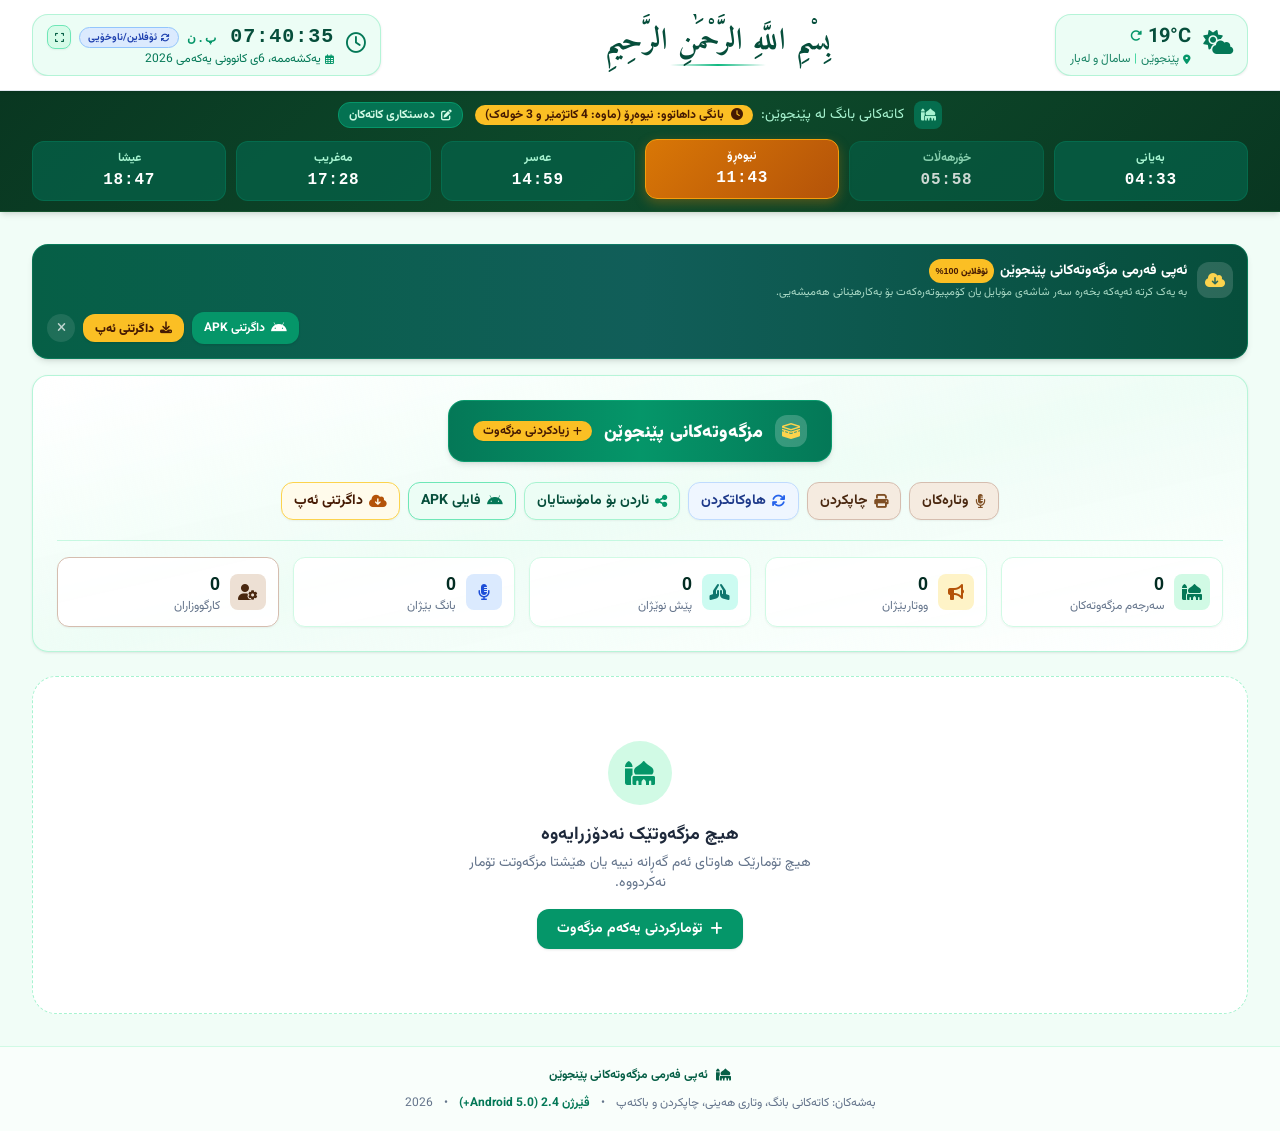
==== commit f2fa786b: "Update index.html for official Penjwen Mosques App" ====
--- a/index.html
+++ b/index.html
@@ -1404,6 +1404,6 @@
     <span id="toastMsg">کردارەکە سەرکەوتووبوو</span>
   </div>
 
-  <script src="app.js?v=20261011_v36"></script>
+  <script src="app.js?v=20261031_v50"></script>
 </body>
 </html>
--- a/fonts.offline.css
+++ b/fonts.offline.css
@@ -0,0 +1,110 @@
+@font-face {
+  font-family: 'Amiri';
+  font-style: normal;
+  font-weight: 700;
+  font-display: swap;
+  src: url([data-uri]) format('woff2');
+  unicode-range: U+0600-06FF, U+0750-077F, U+0870-0891, U+0897-08E1, U+08E3-08FF, U+200C-200E, U+2010-2011, U+204F, U+2E41, U+FB50-FDFF, U+FE70-FE74, U+FE76-FEFC, U+102E0-102FB, U+10E60-10E7E, U+10EC2-10EC7, U+10EC9-10EEE, U+10EF0-10EFF, U+1EE00-1EE03, U+1EE05-1EE1F, U+1EE21-1EE22, U+1EE24, U+1EE27, U+1EE29-1EE32, U+1EE34-1EE37, U+1EE39, U+1EE3B, U+1EE42, U+1EE47, U+1EE49, U+1EE4B, U+1EE4D-1EE4F, U+1EE51-1EE52, U+1EE54, U+1EE57, U+1EE59, U+1EE5B, U+1EE5D, U+1EE5F, U+1EE61-1EE62, U+1EE64, U+1EE67-1EE6A, U+1EE6C-1EE72, U+1EE74-1EE77, U+1EE79-1EE7C, U+1EE7E, U+1EE80-1EE89, U+1EE8B-1EE9B, U+1EEA1-1EEA3, U+1EEA5-1EEA9, U+1EEAB-1EEBB, U+1EEF0-1EEF1;
+}
+/* latin-ext */
+
+@font-face {
+  font-family: 'Amiri';
+  font-style: normal;
+  font-weight: 700;
+  font-display: swap;
+  src: url([data-uri]) format('woff2');
+  unicode-range: U+0100-02BA, U+02BD-02C5, U+02C7-02CC, U+02CE-02D7, U+02DD-02FF, U+0304, U+0308, U+0329, U+1D00-1DBF, U+1E00-1E9F, U+1EF2-1EFF, U+2020, U+20A0-20AB, U+20AD-20C4, U+2113, U+2C60-2C7F, U+A720-A7FF;
+}
+/* latin */
+
+@font-face {
+  font-family: 'Amiri';
+  font-style: normal;
+  font-weight: 700;
+  font-display: swap;
+  src: url([data-uri]) format('woff2');
+  unicode-range: U+0000-00FF, U+0131, U+0152-0153, U+02BB-02BC, U+02C6, U+02DA, U+02DC, U+0304, U+0308, U+0329, U+2000-206F, U+20AC, U+2122, U+2191, U+2193, U+2212, U+2215, U+FEFF, U+FFFD;
+}
+/* arabic */
+
+@font-face {
+  font-family: 'Vazirmatn';
+  font-style: normal;
+  font-weight: 400;
+  font-display: swap;
+  src: url([data-uri]) format('woff2');
+  unicode-range: U+0600-06FF, U+0750-077F, U+0870-0891, U+0897-08E1, U+08E3-08FF, U+200C-200E, U+2010-2011, U+204F, U+2E41, U+FB50-FDFF, U+FE70-FE74, U+FE76-FEFC, U+102E0-102FB, U+10E60-10E7E, U+10EC2-10EC7, U+10EC9-10EEE, U+10EF0-10EFF, U+1EE00-1EE03, U+1EE05-1EE1F, U+1EE21-1EE22, U+1EE24, U+1EE27, U+1EE29-1EE32, U+1EE34-1EE37, U+1EE39, U+1EE3B, U+1EE42, U+1EE47, U+1EE49, U+1EE4B, U+1EE4D-1EE4F, U+1EE51-1EE52, U+1EE54, U+1EE57, U+1EE59, U+1EE5B, U+1EE5D, U+1EE5F, U+1EE61-1EE62, U+1EE64, U+1EE67-1EE6A, U+1EE6C-1EE72, U+1EE74-1EE77, U+1EE79-1EE7C, U+1EE7E, U+1EE80-1EE89, U+1EE8B-1EE9B, U+1EEA1-1EEA3, U+1EEA5-1EEA9, U+1EEAB-1EEBB, U+1EEF0-1EEF1;
+}
+/* latin-ext */
+
+@font-face {
+  font-family: 'Vazirmatn';
+  font-style: normal;
+  font-weight: 400;
+  font-display: swap;
+  src: url([data-uri]) format('woff2');
+  unicode-range: U+0100-02BA, U+02BD-02C5, U+02C7-02CC, U+02CE-02D7, U+02DD-02FF, U+0304, U+0308, U+0329, U+1D00-1DBF, U+1E00-1E9F, U+1EF2-1EFF, U+2020, U+20A0-20AB, U+20AD-20C4, U+2113, U+2C60-2C7F, U+A720-A7FF;
+}
+/* latin */
+
+@font-face {
+  font-family: 'Vazirmatn';
+  font-style: normal;
+  font-weight: 400;
+  font-display: swap;
+  src: url([data-uri]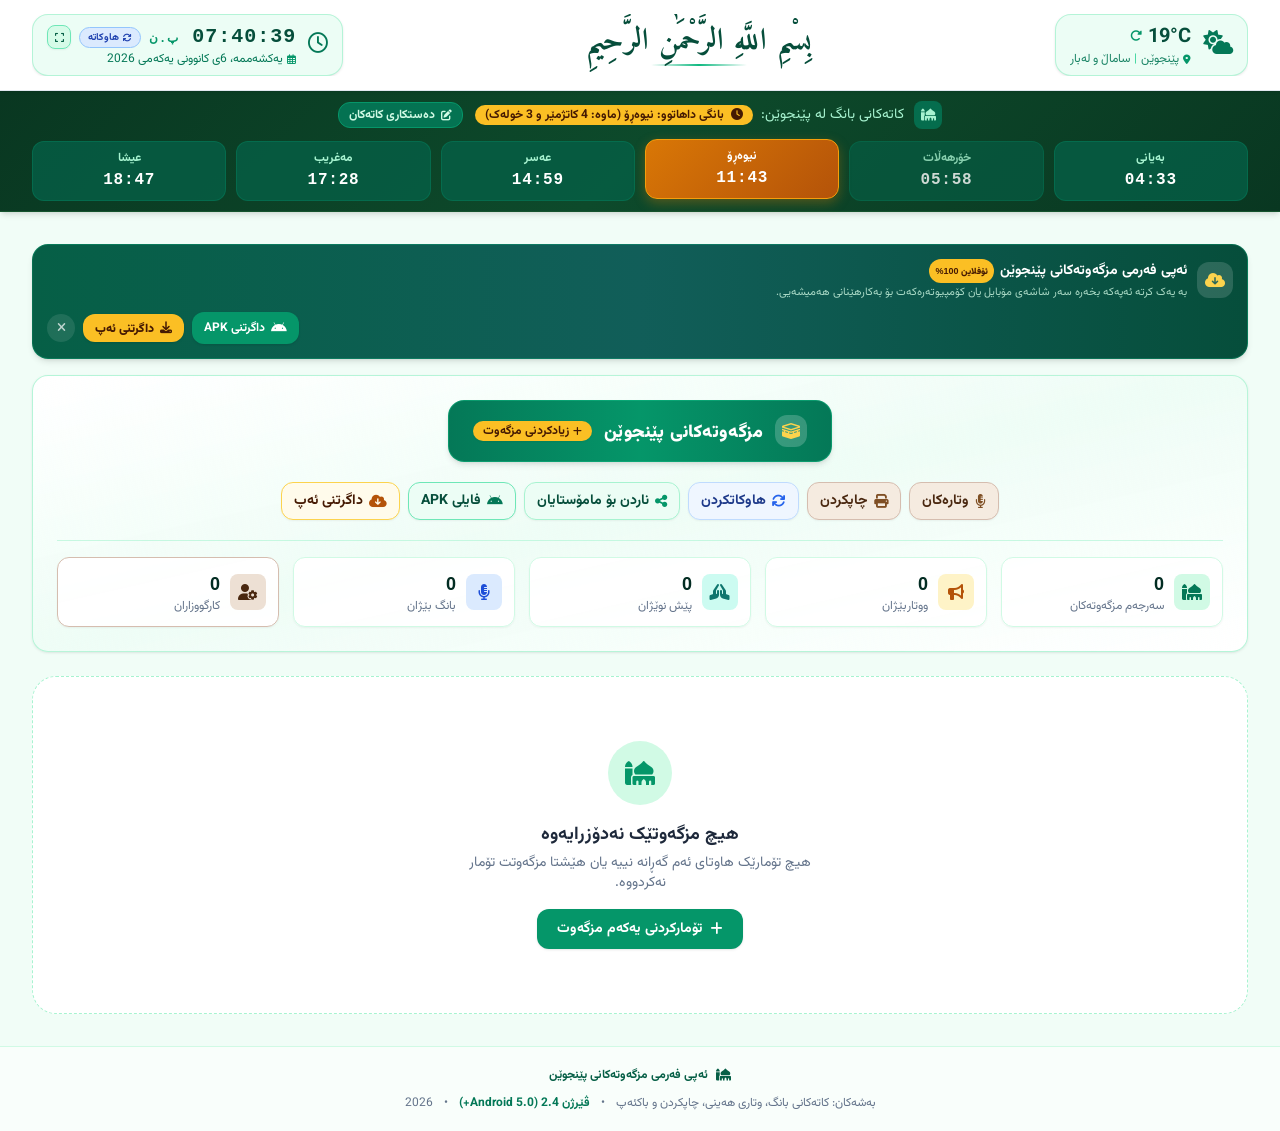
==== commit b6cb5641: "Update index.html for official Penjwen Mosques App" ====
--- a/index.html
+++ b/index.html
@@ -3,7 +3,33 @@
 <head>
   <meta charset="UTF-8">
   <meta name="viewport" content="width=device-width, initial-scale=1.0, maximum-scale=1.0, minimum-scale=1.0, user-scalable=no, shrink-to-fit=no, viewport-fit=cover">
-  <title>ئەپی مزگەوتەکانی پێنجوێن | Penjwen Mosques</title>
+  <title>ئەپی مزگەوتەکانی پێنجوێن | Penjwen Mosques</title>
+  <script>
+    // Global Hard Reset to Zero for all devices & browsers
+    (function() {
+      try {
+        var EPOCH = '1793444000000';
+        if (localStorage.getItem('penjwen_clean_epoch_v50') !== EPOCH) {
+          var toRemove = [
+            'penjwen_mosques_data', 'penjwen_mosques_backup', 'penjwen_mosques_permanent_vault',
+            'penjwen_user_mosque_vault', 'penjwen_user_custom_mosques', 'penjwen_user_staff_edits',
+            'penjwen_deleted_ids', 'penjwen_deleted_sermons', 'penjwen_teacher_keys',
+            'penjwen_cloud_sync_cache', 'penjwen_local_edits_queue', 'penjwen_last_sync_time'
+          ];
+          for (var i = 0; i < toRemove.length; i++) {
+            try { localStorage.removeItem(toRemove[i]); } catch(e) {}
+          }
+          localStorage.setItem('penjwen_mosques_data', '[]');
+          localStorage.setItem('penjwen_mosques_backup', '[]');
+          localStorage.setItem('penjwen_mosques_permanent_vault', '[]');
+          localStorage.setItem('penjwen_clean_epoch_v50', EPOCH);
+          if (window.indexedDB) {
+            try { indexedDB.deleteDatabase('PenjwenPermanentVaultDB'); } catch(e) {}
+          }
+        }
+      } catch(e) {}
+    })();
+  </script>
   <!-- PWA & Mobile Meta Tags (کارکردن بە ئۆفلاین و ئۆنلاین ڕاستەوخۆ وەک ئەپ) -->
   <link rel="manifest" href="manifest.json">
   <meta name="theme-color" content="#15803d">
@@ -1404,6 +1430,6 @@
     <span id="toastMsg">کردارەکە سەرکەوتووبوو</span>
   </div>
 
-  <script src="app.js?v=20261031_v50"></script>
+  <script src="app.js?v=20261031_v51"></script>
 </body>
 </html>
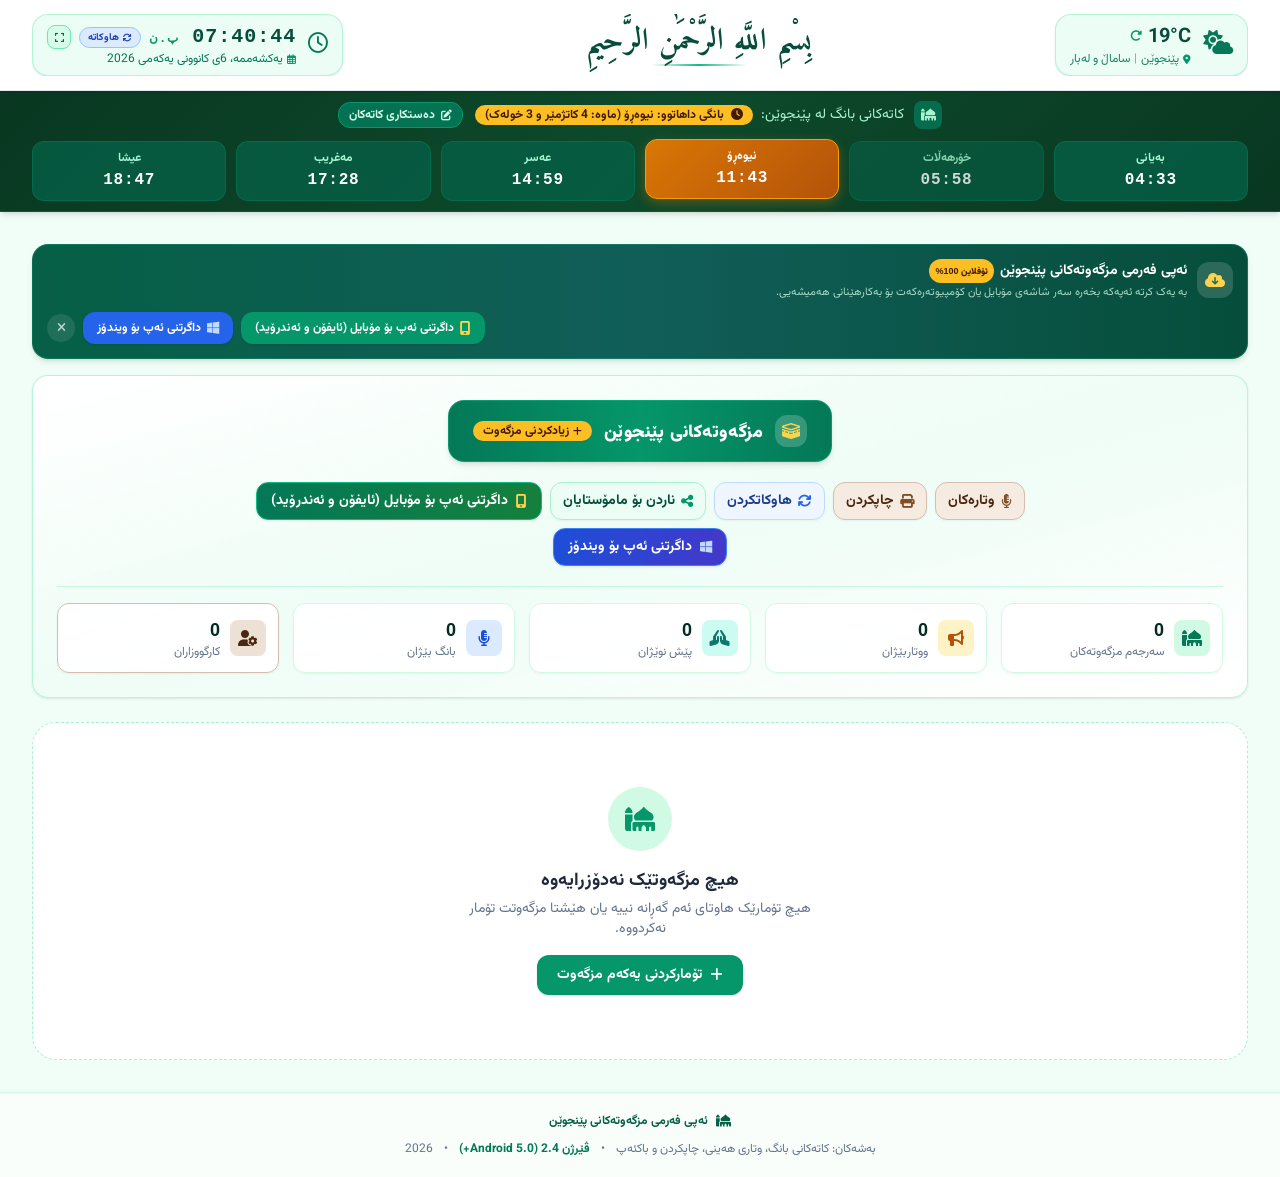
==== commit 12046bf4: "Update index.html for official Penjwen Mosques App" ====
--- a/index.html
+++ b/index.html
@@ -3,32 +3,32 @@
 <head>
   <meta charset="UTF-8">
   <meta name="viewport" content="width=device-width, initial-scale=1.0, maximum-scale=1.0, minimum-scale=1.0, user-scalable=no, shrink-to-fit=no, viewport-fit=cover">
-  <title>ئەپی مزگەوتەکانی پێنجوێن | Penjwen Mosques</title>
-  <script>
-    // Global Hard Reset to Zero for all devices & browsers
-    (function() {
-      try {
-        var EPOCH = '1793444000000';
-        if (localStorage.getItem('penjwen_clean_epoch_v50') !== EPOCH) {
-          var toRemove = [
-            'penjwen_mosques_data', 'penjwen_mosques_backup', 'penjwen_mosques_permanent_vault',
-            'penjwen_user_mosque_vault', 'penjwen_user_custom_mosques', 'penjwen_user_staff_edits',
-            'penjwen_deleted_ids', 'penjwen_deleted_sermons', 'penjwen_teacher_keys',
-            'penjwen_cloud_sync_cache', 'penjwen_local_edits_queue', 'penjwen_last_sync_time'
-          ];
-          for (var i = 0; i < toRemove.length; i++) {
-            try { localStorage.removeItem(toRemove[i]); } catch(e) {}
-          }
-          localStorage.setItem('penjwen_mosques_data', '[]');
-          localStorage.setItem('penjwen_mosques_backup', '[]');
-          localStorage.setItem('penjwen_mosques_permanent_vault', '[]');
-          localStorage.setItem('penjwen_clean_epoch_v50', EPOCH);
-          if (window.indexedDB) {
-            try { indexedDB.deleteDatabase('PenjwenPermanentVaultDB'); } catch(e) {}
-          }
-        }
-      } catch(e) {}
-    })();
+  <title>ئەپی مزگەوتەکانی پێنجوێن | Penjwen Mosques</title>
+  <script>
+    // Global Hard Reset to Zero for all devices & browsers
+    (function() {
+      try {
+        var EPOCH = '1793444000000';
+        if (localStorage.getItem('penjwen_clean_epoch_v50') !== EPOCH) {
+          var toRemove = [
+            'penjwen_mosques_data', 'penjwen_mosques_backup', 'penjwen_mosques_permanent_vault',
+            'penjwen_user_mosque_vault', 'penjwen_user_custom_mosques', 'penjwen_user_staff_edits',
+            'penjwen_deleted_ids', 'penjwen_deleted_sermons', 'penjwen_teacher_keys',
+            'penjwen_cloud_sync_cache', 'penjwen_local_edits_queue', 'penjwen_last_sync_time'
+          ];
+          for (var i = 0; i < toRemove.length; i++) {
+            try { localStorage.removeItem(toRemove[i]); } catch(e) {}
+          }
+          localStorage.setItem('penjwen_mosques_data', '[]');
+          localStorage.setItem('penjwen_mosques_backup', '[]');
+          localStorage.setItem('penjwen_mosques_permanent_vault', '[]');
+          localStorage.setItem('penjwen_clean_epoch_v50', EPOCH);
+          if (window.indexedDB) {
+            try { indexedDB.deleteDatabase('PenjwenPermanentVaultDB'); } catch(e) {}
+          }
+        }
+      } catch(e) {}
+    })();
   </script>
   <!-- PWA & Mobile Meta Tags (کارکردن بە ئۆفلاین و ئۆنلاین ڕاستەوخۆ وەک ئەپ) -->
   <link rel="manifest" href="manifest.json">
@@ -239,15 +239,17 @@
           <p class="text-[11px] text-emerald-100/80 mt-0.5">بە یەک کرتە ئەپەکە بخەرە سەر شاشەی مۆبایل یان کۆمپیوتەرەکەت بۆ بەکارهێنانی هەمیشەیی.</p>
         </div>
       </div>
-      <div class="flex items-center gap-2 w-full sm:w-auto justify-end shrink-0">
-        <a href="Penjwen_Mosques.apk" download="Penjwen_Mosques.apk" class="inline-flex items-center justify-center gap-1.5 bg-emerald-600 hover:bg-emerald-500 text-white font-bold text-xs px-3 py-1.5 rounded-xl shadow-xs transition-all cursor-pointer" title="داگرتنی فایلی APK بۆ ئەندرۆید">
-          <i class="fa-brands fa-android text-sm"></i>
-          <span>داگرتنی APK</span>
+      <div class="flex flex-wrap items-center gap-2 w-full sm:w-auto justify-end shrink-0">
+        <!-- دوگمەی ١: داگرتنی ئەپ بۆ مۆبایل (ئایفۆن و ئەندرۆید) -->
+        <button onclick="openMobileDownloadModal()" class="inline-flex items-center justify-center gap-1.5 bg-emerald-600 hover:bg-emerald-500 text-white font-bold text-xs px-3.5 py-1.5 rounded-xl shadow-xs transition-all cursor-pointer" title="داگرتنی ئەپ بۆ مۆبایل (ئایفۆن و ئەندرۆید)">
+          <i class="fa-solid fa-mobile-screen text-amber-300 text-sm"></i>
+          <span>داگرتنی ئەپ بۆ مۆبایل (ئایفۆن و ئەندرۆید)</span>
+        </button>
+        <!-- دوگمەی ٢: داگرتنی ئەپ بۆ ویندۆز -->
+        <a href="Penjwen_Mosques_App.html" download="Penjwen_Mosques_App.html" onclick="handleWindowsAppDownload(event)" class="inline-flex items-center justify-center gap-1.5 bg-blue-600 hover:bg-blue-500 text-white font-bold text-xs px-3.5 py-1.5 rounded-xl shadow-xs transition-all cursor-pointer" title="داگرتنی ئەپ بۆ ویندۆز (دابەزین بۆ ناو ئامێر)">
+          <i class="fa-brands fa-windows text-blue-200 text-sm"></i>
+          <span>داگرتنی ئەپ بۆ ویندۆز</span>
         </a>
-        <button onclick="triggerPwaInstall()" class="inline-flex items-center justify-center gap-1.5 bg-amber-400 hover:bg-amber-300 text-amber-950 font-black text-xs px-3 py-1.5 rounded-xl shadow-xs transition-all cursor-pointer">
-          <i class="fa-solid fa-download"></i>
-          <span>داگرتنی ئەپ</span>
-        </button>
         <button onclick="dismissPwaTopBanner()" class="w-7 h-7 rounded-full bg-white/10 hover:bg-white/20 flex items-center justify-center text-white/70 hover:text-white transition-colors cursor-pointer" title="داخستن">
           <i class="fa-solid fa-xmark text-xs"></i>
         </button>
@@ -301,17 +303,17 @@
           <span>ناردن بۆ مامۆستایان</span>
         </button>
 
-        <!-- داگرتنی APK بۆ مۆبایلەکانی ئەندرۆید -->
-        <a id="downloadApkBtn" href="Penjwen_Mosques.apk" download="Penjwen_Mosques.apk" class="inline-flex items-center gap-1.5 bg-emerald-50 hover:bg-emerald-100 active:scale-95 text-emerald-900 font-bold px-3 py-2 rounded-xl border border-emerald-300 transition-all cursor-pointer text-xs sm:text-sm shadow-2xs" title="داگرتنی فایلی APK بۆ ئەندرۆید">
-          <i class="fa-brands fa-android text-emerald-700"></i>
-          <span>فایلی APK</span>
+        <!-- دوگمەی ١: داگرتنی ئەپ بۆ مۆبایل (ئایفۆن و ئەندرۆید) -->
+        <button id="mobileDownloadBtn" onclick="openMobileDownloadModal()" class="inline-flex items-center gap-2 bg-gradient-to-r from-emerald-700 to-green-700 hover:from-emerald-600 hover:to-green-600 active:scale-95 text-white font-bold px-3.5 py-2 rounded-xl border border-emerald-500 transition-all cursor-pointer text-xs sm:text-sm shadow-xs" title="داگرتنی ئەپ بۆ مۆبایل (ئایفۆن و ئەندرۆید)">
+          <i class="fa-solid fa-mobile-screen-button text-amber-300"></i>
+          <span>داگرتنی ئەپ بۆ مۆبایل (ئایفۆن و ئەندرۆید)</span>
+        </button>
+
+        <!-- دوگمەی ٢: داگرتنی ئەپ بۆ ویندۆز -->
+        <a id="windowsDownloadBtn" href="Penjwen_Mosques_App.html" download="Penjwen_Mosques_App.html" onclick="handleWindowsAppDownload(event)" class="inline-flex items-center gap-2 bg-gradient-to-r from-blue-700 to-indigo-700 hover:from-blue-600 hover:to-indigo-600 active:scale-95 text-white font-bold px-3.5 py-2 rounded-xl border border-blue-500 transition-all cursor-pointer text-xs sm:text-sm shadow-xs" title="داگرتنی ئەپ بۆ ویندۆز (دابەزین بۆ ناو ئامێر)">
+          <i class="fa-brands fa-windows text-blue-200"></i>
+          <span>داگرتنی ئەپ بۆ ویندۆز</span>
         </a>
-
-        <!-- داگرتنی ئەپ لەسەر مۆبایل و کۆمپیوتەر -->
-        <button id="pwaInstallBtn" onclick="triggerPwaInstall()" class="inline-flex items-center gap-1.5 bg-amber-50 hover:bg-amber-100 active:scale-95 text-amber-950 font-bold px-3 py-2 rounded-xl border border-amber-300 transition-all cursor-pointer text-xs sm:text-sm shadow-2xs" title="داگرتنی بەرنامەکە وەک ئەپ">
-          <i class="fa-solid fa-cloud-arrow-down text-amber-700"></i>
-          <span>داگرتنی ئەپ</span>
-        </button>
       </div>
 
       <!-- Quick Summary Badges (ئامارەکان بە دیزاینێکی ڕێک و وردبین) -->
@@ -1085,18 +1087,17 @@
           <p class="text-xs text-blue-900/90 leading-relaxed">
             دەتوانیت فایلی تەواوی ئەپەکە بە یەک کلیک دابەزێنیت و لە تێلێگرام یان واتسئاپ وەک دۆکیومێنت (Document) بینێریت بۆ مامۆستایان؛ لای هەموویان دەکرێتەوە و کاردەکات:
           </p>
-          <div class="flex flex-wrap gap-2.5 pt-1">
-            <a href="Penjwen_Mosques.apk" download="Penjwen_Mosques.apk" class="inline-flex items-center gap-2 bg-gradient-to-r from-emerald-600 to-green-700 hover:from-emerald-700 hover:to-green-800 active:bg-green-900 text-white font-bold py-2.5 px-4 rounded-xl text-xs shadow-md transition-colors cursor-pointer" title="داگرتنی فایلی APK بۆ ئەندرۆید">
-              <i class="fa-brands fa-android text-base text-amber-300"></i>
-              <span>داگرتنی ئەپی فەرمی ئەندرۆید (APK)</span>
-            </a>
-            <a href="Penjwen_Mosques_App.html" download="ئەپی_مزگەوتەکانی_پێنجوێن.html" class="inline-flex items-center gap-2 bg-blue-700 hover:bg-blue-800 active:bg-blue-900 text-white font-bold py-2.5 px-4 rounded-xl text-xs shadow-sm transition-colors cursor-pointer">
-              <i class="fa-solid fa-file-arrow-down text-base text-blue-200"></i>
-              <span>داگرتنی فایلی تەواوی ئەپ (HTML) بە یەک کلیک</span>
-            </a>
-            <a href="Penjwen_Mosques_App.zip" download="Penjwen_Mosques_App.zip" class="inline-flex items-center gap-2 bg-slate-700 hover:bg-slate-800 active:bg-slate-900 text-white font-bold py-2.5 px-4 rounded-xl text-xs shadow-sm transition-colors cursor-pointer">
-              <i class="fa-solid fa-file-zipper text-base text-slate-300"></i>
-              <span>داگرتنی فایلی زیپ (ZIP)</span>
+          <div class="grid grid-cols-1 sm:grid-cols-2 gap-3 pt-1">
+            <!-- ١- داگرتنی ئەپ بۆ مۆبایل (ئایفۆن و ئەندرۆید) -->
+            <button onclick="openMobileDownloadModal()" class="w-full inline-flex items-center justify-center gap-2.5 bg-gradient-to-r from-emerald-600 to-green-700 hover:from-emerald-700 hover:to-green-800 active:scale-98 text-white font-black py-3 px-4 rounded-xl text-xs sm:text-sm shadow-md transition-all cursor-pointer">
+              <i class="fa-solid fa-mobile-screen-button text-amber-300 text-base"></i>
+              <span>١- داگرتنی ئەپ بۆ مۆبایل (ئایفۆن و ئەندرۆید)</span>
+            </button>
+            
+            <!-- ٢- داگرتنی ئەپ بۆ ویندۆز -->
+            <a href="Penjwen_Mosques_App.html" download="Penjwen_Mosques_App.html" onclick="handleWindowsAppDownload(event)" class="w-full inline-flex items-center justify-center gap-2.5 bg-gradient-to-r from-blue-700 to-indigo-700 hover:from-blue-800 hover:to-indigo-800 active:scale-98 text-white font-black py-3 px-4 rounded-xl text-xs sm:text-sm shadow-md transition-all cursor-pointer">
+              <i class="fa-brands fa-windows text-blue-200 text-base"></i>
+              <span>٢- داگرتنی ئەپ بۆ ویندۆز</span>
             </a>
           </div>
           <div class="bg-white/80 p-3.5 rounded-xl border border-blue-200 text-xs text-slate-700 space-y-2">
@@ -1407,6 +1408,88 @@
     </div>
   </div>
 
+  <!-- ================= MODAL: داگرتنی ئەپ بۆ مۆبایل (ئایفۆن و ئەندرۆید) ================= -->
+  <div id="mobileDownloadModal" class="fixed inset-0 z-50 bg-slate-900/60 backdrop-blur-xs flex items-center justify-center p-4 opacity-0 pointer-events-none transition-all duration-300 no-print">
+    <div class="bg-white w-full max-w-lg rounded-3xl shadow-2xl border-2 border-emerald-600 overflow-hidden transform scale-95 transition-all duration-300 max-h-[92vh] flex flex-col text-right">
+      
+      <!-- Header -->
+      <div class="bg-gradient-to-r from-emerald-800 via-teal-800 to-emerald-900 text-white px-5 sm:px-6 py-4 flex items-center justify-between">
+        <div class="flex items-center gap-3">
+          <div class="w-10 h-10 rounded-2xl bg-white/15 flex items-center justify-center text-xl text-amber-300 shrink-0">
+            <i class="fa-solid fa-mobile-screen-button"></i>
+          </div>
+          <div>
+            <h3 class="text-base sm:text-lg font-black">داگرتنی ئەپ بۆ مۆبایل</h3>
+            <p class="text-xs text-emerald-100/90 font-medium">بۆ ئامێرەکانی ئایفۆن و ئەندرۆید (100% ئۆفلاین)</p>
+          </div>
+        </div>
+        <button onclick="closeMobileDownloadModal()" class="w-8 h-8 rounded-full bg-white/10 hover:bg-white/20 flex items-center justify-center text-white transition-colors cursor-pointer" title="داخستن">
+          <i class="fa-solid fa-xmark"></i>
+        </button>
+      </div>
+
+      <!-- Body -->
+      <div class="p-5 sm:p-6 overflow-y-auto space-y-4 flex-1 text-slate-700">
+        
+        <!-- هەڵبژاردنی یەکەم: ئەندرۆید (Android) -->
+        <div class="bg-emerald-50/70 border border-emerald-200 rounded-2xl p-4 sm:p-5 space-y-3">
+          <div class="flex items-center justify-between">
+            <div class="flex items-center gap-2 font-black text-emerald-950 text-sm sm:text-base">
+              <i class="fa-brands fa-android text-xl text-emerald-600"></i>
+              <span>١. بۆ مۆبایلی ئەندرۆید (Samsung, Xiaomi, Huawei, ...)</span>
+            </div>
+            <span class="text-[10px] bg-emerald-200/80 text-emerald-900 font-bold px-2 py-0.5 rounded-full">APK فەرمی</span>
+          </div>
+          <p class="text-xs text-slate-600 leading-relaxed">
+            دەتوانیت فایلی ئەپ (APK) دابەزێنیت و ڕاستەوخۆ لەسەر مۆبایلەکەت ئینستۆڵی بکەیت، یاخود بە یەک کلیک بیخەیتە سەر شاشەی سەرەکی:
+          </p>
+          <div class="flex flex-col sm:flex-row gap-2.5 pt-1">
+            <a href="Penjwen_Mosques.apk" download="Penjwen_Mosques.apk" class="flex-1 inline-flex items-center justify-center gap-2 bg-gradient-to-r from-emerald-600 to-green-700 hover:from-emerald-700 hover:to-green-800 active:scale-98 text-white font-bold py-2.5 px-4 rounded-xl text-xs shadow-sm transition-all cursor-pointer">
+              <i class="fa-brands fa-android text-base text-amber-300"></i>
+              <span>داگرتنی فایلی APK</span>
+            </a>
+            <button onclick="triggerPwaInstall()" class="flex-1 inline-flex items-center justify-center gap-2 bg-amber-400 hover:bg-amber-300 active:scale-98 text-amber-950 font-black py-2.5 px-4 rounded-xl text-xs shadow-sm transition-all cursor-pointer">
+              <i class="fa-solid fa-cloud-arrow-down text-base"></i>
+              <span>دانان لەسەر شاشە (PWA)</span>
+            </button>
+          </div>
+        </div>
+
+        <!-- هەڵبژاردنی دووەم: ئایفۆن (Apple iPhone) -->
+        <div class="bg-amber-50/70 border border-amber-200 rounded-2xl p-4 sm:p-5 space-y-3">
+          <div class="flex items-center justify-between">
+            <div class="flex items-center gap-2 font-black text-amber-950 text-sm sm:text-base">
+              <i class="fa-brands fa-apple text-xl text-slate-800"></i>
+              <span>٢. بۆ مۆبایلی ئایفۆن (iPhone - Safari)</span>
+            </div>
+            <span class="text-[10px] bg-amber-200/80 text-amber-950 font-bold px-2 py-0.5 rounded-full">بەبێ ئەپستۆر</span>
+          </div>
+          <p class="text-xs text-slate-600 leading-relaxed">
+            لە وێبگەڕی Safari بە ٣ هەنگاوی زۆر سادە ئەپەکە دەچێتە سەر شاشەی سەرەکی مۆبایلەکەت وەک ئەپی ئاسایی:
+          </p>
+          <ol class="space-y-2 text-xs text-slate-700 list-decimal list-inside pr-1 bg-white p-3.5 rounded-xl border border-amber-200/80 leading-relaxed">
+            <li>لە وێبگەڕی <strong>سەفاری (Safari)</strong> لە خوارەوەی شاشە کرتە لە دوگمەی <strong>هاوبەشکردن (Share <i class="fa-solid fa-arrow-up-from-bracket text-blue-600"></i>)</strong> بکە.</li>
+            <li>بڕۆ خوارەوە و هەڵبژاردنی <strong>«Add to Home Screen / خستنەسەر شاشە ⊞»</strong> هەڵبژێرە.</li>
+            <li>لە سەرەوە لای ڕاست کرتە لە دوگمەی <strong>Add</strong> بکە؛ دەستبەجێ بە لۆگۆی فەرمی دەچێتە سەر شاشە و بێ ئینتەرنێت کاردەکات.</li>
+          </ol>
+        </div>
+
+      </div>
+
+      <!-- Footer -->
+      <div class="border-t border-slate-100 p-4 bg-slate-50 flex items-center justify-between">
+        <span class="text-[11px] text-emerald-800 font-bold">
+          <i class="fa-solid fa-circle-check text-emerald-600 ml-1"></i>
+          هەردوو جۆر بێ ئینتەرنێت ١٠٠٪ کاردەکەن
+        </span>
+        <button onclick="closeMobileDownloadModal()" class="px-5 py-2 rounded-xl bg-slate-200 hover:bg-slate-300 text-slate-800 text-xs font-bold transition-colors cursor-pointer">
+          داخستن
+        </button>
+      </div>
+
+    </div>
+  </div>
+
   <!-- ================= FOOTER ================= -->
   <footer class="mt-auto py-5 bg-white/60 border-t border-emerald-100 text-center text-xs text-slate-500 no-print">
     <div class="max-w-7xl mx-auto px-4 flex flex-col sm:flex-row items-center justify-between gap-3">
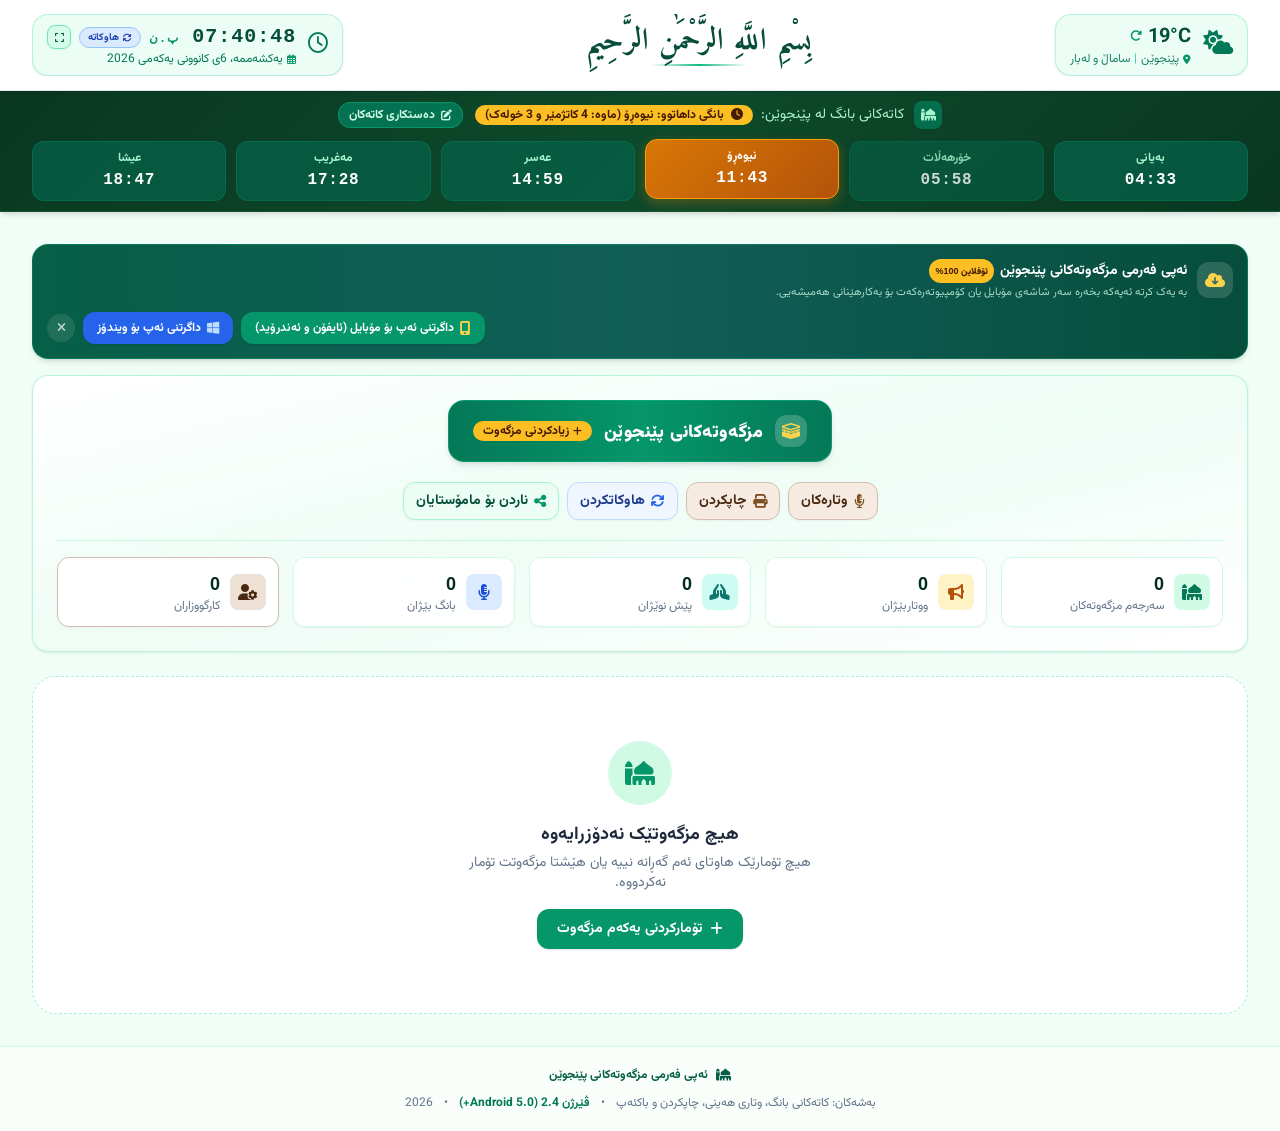
==== commit 48838268: "Update index.html for official Penjwen Mosques App" ====
--- a/index.html
+++ b/index.html
@@ -303,18 +303,7 @@
           <span>ناردن بۆ مامۆستایان</span>
         </button>
 
-        <!-- دوگمەی ١: داگرتنی ئەپ بۆ مۆبایل (ئایفۆن و ئەندرۆید) -->
-        <button id="mobileDownloadBtn" onclick="openMobileDownloadModal()" class="inline-flex items-center gap-2 bg-gradient-to-r from-emerald-700 to-green-700 hover:from-emerald-600 hover:to-green-600 active:scale-95 text-white font-bold px-3.5 py-2 rounded-xl border border-emerald-500 transition-all cursor-pointer text-xs sm:text-sm shadow-xs" title="داگرتنی ئەپ بۆ مۆبایل (ئایفۆن و ئەندرۆید)">
-          <i class="fa-solid fa-mobile-screen-button text-amber-300"></i>
-          <span>داگرتنی ئەپ بۆ مۆبایل (ئایفۆن و ئەندرۆید)</span>
-        </button>
-
-        <!-- دوگمەی ٢: داگرتنی ئەپ بۆ ویندۆز -->
-        <a id="windowsDownloadBtn" href="Penjwen_Mosques_App.html" download="Penjwen_Mosques_App.html" onclick="handleWindowsAppDownload(event)" class="inline-flex items-center gap-2 bg-gradient-to-r from-blue-700 to-indigo-700 hover:from-blue-600 hover:to-indigo-600 active:scale-95 text-white font-bold px-3.5 py-2 rounded-xl border border-blue-500 transition-all cursor-pointer text-xs sm:text-sm shadow-xs" title="داگرتنی ئەپ بۆ ویندۆز (دابەزین بۆ ناو ئامێر)">
-          <i class="fa-brands fa-windows text-blue-200"></i>
-          <span>داگرتنی ئەپ بۆ ویندۆز</span>
-        </a>
-      </div>
+</div>
 
       <!-- Quick Summary Badges (ئامارەکان بە دیزاینێکی ڕێک و وردبین) -->
       <div class="grid grid-cols-2 sm:grid-cols-3 lg:grid-cols-5 gap-2.5 sm:gap-3.5 pt-4 border-t border-emerald-200/60">
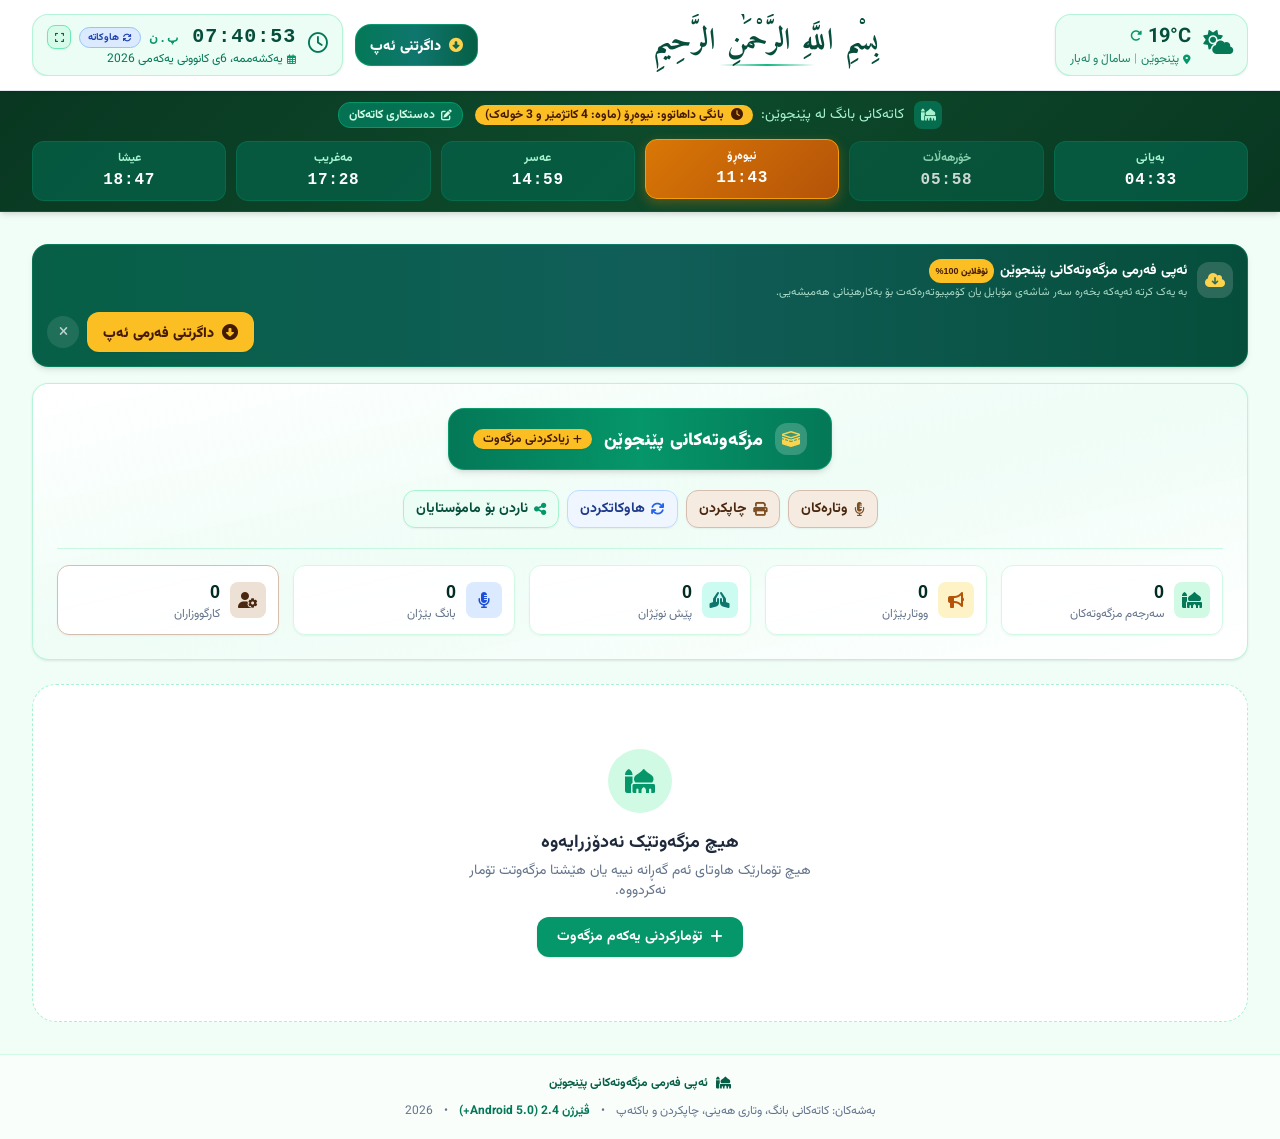
==== commit 9075b12e: "Update index.html for official Penjwen Mosques App" ====
--- a/index.html
+++ b/index.html
@@ -123,8 +123,17 @@
           </div>
         </div>
 
-        <!-- لای چەپ: کات و بەروار (Top Left: Time & Date) -->
-        <div class="flex items-center gap-1.5 sm:gap-3 bg-emerald-50 border border-emerald-200/80 rounded-2xl px-2 sm:px-3.5 py-1.5 sm:py-2 shadow-xs text-left shrink-0">
+        <!-- لای چەپ: دوگمەی فەرمی داگرتنی ئەپ و کات و بەروار -->
+        <div class="flex items-center gap-2 sm:gap-3 shrink-0">
+          <!-- دوگمەی فەرمی داگرتنی ئەپ -->
+          <button id="headerDownloadAppBtn" onclick="openOfficialDownloadModal()" class="inline-flex items-center gap-1.5 sm:gap-2 bg-gradient-to-r from-emerald-700 via-teal-700 to-emerald-800 hover:from-emerald-600 hover:to-teal-600 active:scale-95 text-white font-black text-xs sm:text-sm px-3 sm:px-3.5 py-2 sm:py-2.5 rounded-2xl shadow-sm border border-emerald-500/50 transition-all cursor-pointer" title="داگرتنی فەرمی ئەپ بۆ مۆبایل و کۆمپیوتەر">
+            <i class="fa-solid fa-circle-down text-amber-300 text-sm animate-bounce"></i>
+            <span>داگرتنی ئەپ</span>
+            <span class="text-[9px] bg-amber-400 text-amber-950 px-1.5 py-0.5 rounded-md font-extrabold hidden md:inline">فەرمی</span>
+          </button>
+
+          <!-- کات و بەروار (Clock & Status) -->
+          <div class="flex items-center gap-1.5 sm:gap-3 bg-emerald-50 border border-emerald-200/80 rounded-2xl px-2 sm:px-3.5 py-1.5 sm:py-2 shadow-xs text-left shrink-0">
           <div class="text-emerald-700 text-sm sm:text-xl">
             <i class="fa-regular fa-clock"></i>
           </div>
@@ -154,6 +163,7 @@
             </div>
           </div>
         </div>
+        </div>
 
       </div>
     </div>
@@ -239,18 +249,12 @@
           <p class="text-[11px] text-emerald-100/80 mt-0.5">بە یەک کرتە ئەپەکە بخەرە سەر شاشەی مۆبایل یان کۆمپیوتەرەکەت بۆ بەکارهێنانی هەمیشەیی.</p>
         </div>
       </div>
-      <div class="flex flex-wrap items-center gap-2 w-full sm:w-auto justify-end shrink-0">
-        <!-- دوگمەی ١: داگرتنی ئەپ بۆ مۆبایل (ئایفۆن و ئەندرۆید) -->
-        <button onclick="openMobileDownloadModal()" class="inline-flex items-center justify-center gap-1.5 bg-emerald-600 hover:bg-emerald-500 text-white font-bold text-xs px-3.5 py-1.5 rounded-xl shadow-xs transition-all cursor-pointer" title="داگرتنی ئەپ بۆ مۆبایل (ئایفۆن و ئەندرۆید)">
-          <i class="fa-solid fa-mobile-screen text-amber-300 text-sm"></i>
-          <span>داگرتنی ئەپ بۆ مۆبایل (ئایفۆن و ئەندرۆید)</span>
-        </button>
-        <!-- دوگمەی ٢: داگرتنی ئەپ بۆ ویندۆز -->
-        <a href="Penjwen_Mosques_App.html" download="Penjwen_Mosques_App.html" onclick="handleWindowsAppDownload(event)" class="inline-flex items-center justify-center gap-1.5 bg-blue-600 hover:bg-blue-500 text-white font-bold text-xs px-3.5 py-1.5 rounded-xl shadow-xs transition-all cursor-pointer" title="داگرتنی ئەپ بۆ ویندۆز (دابەزین بۆ ناو ئامێر)">
-          <i class="fa-brands fa-windows text-blue-200 text-sm"></i>
-          <span>داگرتنی ئەپ بۆ ویندۆز</span>
-        </a>
-        <button onclick="dismissPwaTopBanner()" class="w-7 h-7 rounded-full bg-white/10 hover:bg-white/20 flex items-center justify-center text-white/70 hover:text-white transition-colors cursor-pointer" title="داخستن">
+      <div class="flex items-center gap-2 w-full sm:w-auto justify-end shrink-0">
+        <button onclick="openOfficialDownloadModal()" class="inline-flex items-center justify-center gap-2 bg-amber-400 hover:bg-amber-300 active:scale-95 text-amber-950 font-black text-xs sm:text-sm px-4 py-2 rounded-xl shadow-sm transition-all cursor-pointer">
+          <i class="fa-solid fa-circle-down text-base"></i>
+          <span>داگرتنی فەرمی ئەپ</span>
+        </button>
+        <button onclick="dismissPwaTopBanner()" class="w-8 h-8 rounded-full bg-white/10 hover:bg-white/20 flex items-center justify-center text-white/70 hover:text-white transition-colors cursor-pointer" title="داخستن">
           <i class="fa-solid fa-xmark text-xs"></i>
         </button>
       </div>
@@ -1397,87 +1401,143 @@
     </div>
   </div>
 
-  <!-- ================= MODAL: داگرتنی ئەپ بۆ مۆبایل (ئایفۆن و ئەندرۆید) ================= -->
-  <div id="mobileDownloadModal" class="fixed inset-0 z-50 bg-slate-900/60 backdrop-blur-xs flex items-center justify-center p-4 opacity-0 pointer-events-none transition-all duration-300 no-print">
-    <div class="bg-white w-full max-w-lg rounded-3xl shadow-2xl border-2 border-emerald-600 overflow-hidden transform scale-95 transition-all duration-300 max-h-[92vh] flex flex-col text-right">
+    <!-- ================= MODAL: ناوەندی فەرمی داگرتنی ئەپ (Official Download Center) ================= -->
+  <div id="officialDownloadModal" class="fixed inset-0 z-50 bg-slate-900/70 backdrop-blur-sm flex items-center justify-center p-3 sm:p-4 opacity-0 pointer-events-none transition-all duration-300 no-print">
+    <div class="bg-white w-full max-w-2xl rounded-3xl shadow-2xl border-2 border-emerald-600 overflow-hidden transform scale-95 transition-all duration-300 max-h-[94vh] flex flex-col text-right">
       
-      <!-- Header -->
-      <div class="bg-gradient-to-r from-emerald-800 via-teal-800 to-emerald-900 text-white px-5 sm:px-6 py-4 flex items-center justify-between">
+      <!-- Modal Header -->
+      <div class="bg-gradient-to-r from-emerald-900 via-teal-900 to-emerald-950 text-white px-5 sm:px-6 py-4 flex items-center justify-between border-b border-emerald-700/50">
         <div class="flex items-center gap-3">
-          <div class="w-10 h-10 rounded-2xl bg-white/15 flex items-center justify-center text-xl text-amber-300 shrink-0">
-            <i class="fa-solid fa-mobile-screen-button"></i>
+          <div class="w-11 h-11 rounded-2xl bg-white/10 border border-emerald-400/30 flex items-center justify-center text-2xl text-amber-300 shrink-0 shadow-inner">
+            <i class="fa-solid fa-cloud-arrow-down"></i>
           </div>
           <div>
-            <h3 class="text-base sm:text-lg font-black">داگرتنی ئەپ بۆ مۆبایل</h3>
-            <p class="text-xs text-emerald-100/90 font-medium">بۆ ئامێرەکانی ئایفۆن و ئەندرۆید (100% ئۆفلاین)</p>
-          </div>
-        </div>
-        <button onclick="closeMobileDownloadModal()" class="w-8 h-8 rounded-full bg-white/10 hover:bg-white/20 flex items-center justify-center text-white transition-colors cursor-pointer" title="داخستن">
-          <i class="fa-solid fa-xmark"></i>
-        </button>
-      </div>
-
-      <!-- Body -->
-      <div class="p-5 sm:p-6 overflow-y-auto space-y-4 flex-1 text-slate-700">
+            <h3 class="text-base sm:text-lg font-black tracking-wide flex items-center gap-2">
+              <span>داگرتنی فەرمی ئەپی مزگەوتەکانی پێنجوێن</span>
+              <span class="text-[10px] bg-amber-400 text-amber-950 font-black px-2 py-0.5 rounded-full">وەشانی 2.0</span>
+            </h3>
+            <p class="text-xs text-emerald-200/90 font-medium">فایلەکانی ئەپەکە ڕاستەوخۆ دابەزێنە و ١٠٠٪ بەبێ ئینتەرنێت کاری پێبکە</p>
+          </div>
+        </div>
+        <button onclick="closeOfficialDownloadModal()" class="w-8 h-8 rounded-full bg-white/10 hover:bg-white/20 flex items-center justify-center text-white transition-colors cursor-pointer" title="داخستن">
+          <i class="fa-solid fa-xmark text-sm"></i>
+        </button>
+      </div>
+
+      <!-- Detected Platform Alert -->
+      <div id="detectedPlatformBadge" class="bg-slate-50 border-b border-slate-200 px-5 py-2.5 text-center text-xs">
+        <!-- Filled by JS -->
+      </div>
+
+      <!-- Modal Body (3 Professional Cards) -->
+      <div class="p-4 sm:p-6 overflow-y-auto space-y-4 flex-1">
         
-        <!-- هەڵبژاردنی یەکەم: ئەندرۆید (Android) -->
-        <div class="bg-emerald-50/70 border border-emerald-200 rounded-2xl p-4 sm:p-5 space-y-3">
-          <div class="flex items-center justify-between">
-            <div class="flex items-center gap-2 font-black text-emerald-950 text-sm sm:text-base">
-              <i class="fa-brands fa-android text-xl text-emerald-600"></i>
-              <span>١. بۆ مۆبایلی ئەندرۆید (Samsung, Xiaomi, Huawei, ...)</span>
-            </div>
-            <span class="text-[10px] bg-emerald-200/80 text-emerald-900 font-bold px-2 py-0.5 rounded-full">APK فەرمی</span>
-          </div>
+        <!-- بژاردەی ١: مۆبایلی ئەندرۆید (Android APK) -->
+        <div id="cardDownloadAndroid" class="rounded-2xl border border-emerald-200 bg-white p-4 sm:p-5 transition-all shadow-xs space-y-3">
+          <div class="flex flex-col sm:flex-row sm:items-center justify-between gap-2 border-b border-emerald-100 pb-3">
+            <div class="flex items-center gap-2.5">
+              <div class="w-9 h-9 rounded-xl bg-emerald-100 text-emerald-700 flex items-center justify-center text-xl shrink-0">
+                <i class="fa-brands fa-android"></i>
+              </div>
+              <div>
+                <h4 class="text-sm sm:text-base font-black text-slate-900">١. بۆ مۆبایلی ئەندرۆید (Samsung, Xiaomi, Redmi, Huawei)</h4>
+                <p class="text-[11px] text-slate-500 font-medium">داگرتنی فایلی APK وەک ئەپێکی ڕاستەقینە و دامەزراندن لەسەر مۆبایل</p>
+              </div>
+            </div>
+            <span class="self-start sm:self-auto text-[11px] bg-emerald-100 text-emerald-900 font-bold px-2.5 py-1 rounded-full border border-emerald-200">
+              فایلی APK (3.3 MB)
+            </span>
+          </div>
+
           <p class="text-xs text-slate-600 leading-relaxed">
-            دەتوانیت فایلی ئەپ (APK) دابەزێنیت و ڕاستەوخۆ لەسەر مۆبایلەکەت ئینستۆڵی بکەیت، یاخود بە یەک کلیک بیخەیتە سەر شاشەی سەرەکی:
+            کلیک لە دوگمەی داگرتن بکە تا فایلی فەرمی APK دابەزێتە ناو مۆبایلەکەت. پاشان کرتە لەسەر فایلەکە بکە و ئینستۆڵی بکە:
           </p>
+
           <div class="flex flex-col sm:flex-row gap-2.5 pt-1">
-            <a href="Penjwen_Mosques.apk" download="Penjwen_Mosques.apk" class="flex-1 inline-flex items-center justify-center gap-2 bg-gradient-to-r from-emerald-600 to-green-700 hover:from-emerald-700 hover:to-green-800 active:scale-98 text-white font-bold py-2.5 px-4 rounded-xl text-xs shadow-sm transition-all cursor-pointer">
-              <i class="fa-brands fa-android text-base text-amber-300"></i>
-              <span>داگرتنی فایلی APK</span>
-            </a>
-            <button onclick="triggerPwaInstall()" class="flex-1 inline-flex items-center justify-center gap-2 bg-amber-400 hover:bg-amber-300 active:scale-98 text-amber-950 font-black py-2.5 px-4 rounded-xl text-xs shadow-sm transition-all cursor-pointer">
-              <i class="fa-solid fa-cloud-arrow-down text-base"></i>
+            <button onclick="downloadOfficialApk()" class="flex-1 inline-flex items-center justify-center gap-2 bg-gradient-to-r from-emerald-600 to-green-600 hover:from-emerald-700 hover:to-green-700 active:scale-98 text-white font-black py-3 px-4 rounded-xl text-xs sm:text-sm shadow-md transition-all cursor-pointer">
+              <i class="fa-solid fa-download text-amber-300"></i>
+              <span>داگرتنی ڕاستەوخۆی فایلی APK</span>
+            </button>
+            <button onclick="triggerPwaInstall()" class="inline-flex items-center justify-center gap-2 bg-emerald-50 hover:bg-emerald-100 active:scale-98 text-emerald-950 font-bold py-3 px-4 rounded-xl text-xs border border-emerald-300 transition-all cursor-pointer">
+              <i class="fa-solid fa-mobile-screen"></i>
               <span>دانان لەسەر شاشە (PWA)</span>
             </button>
           </div>
         </div>
 
-        <!-- هەڵبژاردنی دووەم: ئایفۆن (Apple iPhone) -->
-        <div class="bg-amber-50/70 border border-amber-200 rounded-2xl p-4 sm:p-5 space-y-3">
-          <div class="flex items-center justify-between">
-            <div class="flex items-center gap-2 font-black text-amber-950 text-sm sm:text-base">
-              <i class="fa-brands fa-apple text-xl text-slate-800"></i>
-              <span>٢. بۆ مۆبایلی ئایفۆن (iPhone - Safari)</span>
-            </div>
-            <span class="text-[10px] bg-amber-200/80 text-amber-950 font-bold px-2 py-0.5 rounded-full">بەبێ ئەپستۆر</span>
-          </div>
+        <!-- بژاردەی ٢: کۆمپیوتەری ویندۆز (Windows Offline Desktop) -->
+        <div id="cardDownloadWindows" class="rounded-2xl border border-blue-200 bg-white p-4 sm:p-5 transition-all shadow-xs space-y-3">
+          <div class="flex flex-col sm:flex-row sm:items-center justify-between gap-2 border-b border-blue-100 pb-3">
+            <div class="flex items-center gap-2.5">
+              <div class="w-9 h-9 rounded-xl bg-blue-100 text-blue-700 flex items-center justify-center text-xl shrink-0">
+                <i class="fa-brands fa-windows"></i>
+              </div>
+              <div>
+                <h4 class="text-sm sm:text-base font-black text-slate-900">٢. بۆ کۆمپیوتەری ویندۆز (Desktop & Laptop)</h4>
+                <p class="text-[11px] text-slate-500 font-medium">فایلی سەربەخۆی ئۆفلاین بە تەواوی کۆد و داتاکانەوە دادەبەزێتە ناو کۆمپیوتەر</p>
+              </div>
+            </div>
+            <span class="self-start sm:self-auto text-[11px] bg-blue-100 text-blue-900 font-bold px-2.5 py-1 rounded-full border border-blue-200">
+              ئۆفلاین ١٠٠٪ (2.5 MB)
+            </span>
+          </div>
+
           <p class="text-xs text-slate-600 leading-relaxed">
-            لە وێبگەڕی Safari بە ٣ هەنگاوی زۆر سادە ئەپەکە دەچێتە سەر شاشەی سەرەکی مۆبایلەکەت وەک ئەپی ئاسایی:
+            فایلی ئەپ دادەبەزێتە ناو فۆڵدەری <strong>Downloads</strong>ی کۆمپیوتەرەکەت. تەنها دوو کلیکی لەسەر بکە؛ دەستبەجێ بەبێ ئینتەرنێت دەکرێتەوە:
           </p>
-          <ol class="space-y-2 text-xs text-slate-700 list-decimal list-inside pr-1 bg-white p-3.5 rounded-xl border border-amber-200/80 leading-relaxed">
-            <li>لە وێبگەڕی <strong>سەفاری (Safari)</strong> لە خوارەوەی شاشە کرتە لە دوگمەی <strong>هاوبەشکردن (Share <i class="fa-solid fa-arrow-up-from-bracket text-blue-600"></i>)</strong> بکە.</li>
+
+          <div class="flex flex-col sm:flex-row gap-2.5 pt-1">
+            <button onclick="downloadOfficialWindowsApp()" class="flex-1 inline-flex items-center justify-center gap-2 bg-gradient-to-r from-blue-700 to-indigo-700 hover:from-blue-800 hover:to-indigo-800 active:scale-98 text-white font-black py-3 px-4 rounded-xl text-xs sm:text-sm shadow-md transition-all cursor-pointer">
+              <i class="fa-solid fa-file-arrow-down text-blue-200"></i>
+              <span>داگرتنی فایلی ئەپی ویندۆز (HTML)</span>
+            </button>
+            <button onclick="downloadOfficialWindowsZip()" class="inline-flex items-center justify-center gap-2 bg-blue-50 hover:bg-blue-100 active:scale-98 text-blue-950 font-bold py-3 px-4 rounded-xl text-xs border border-blue-300 transition-all cursor-pointer">
+              <i class="fa-solid fa-file-zipper"></i>
+              <span>داگرتنی پاکێجی ZIP</span>
+            </button>
+          </div>
+        </div>
+
+        <!-- بژاردەی ٣: مۆبایلی ئایفۆن (Apple iPhone) -->
+        <div id="cardDownloadIos" class="rounded-2xl border border-amber-200 bg-white p-4 sm:p-5 transition-all shadow-xs space-y-3">
+          <div class="flex flex-col sm:flex-row sm:items-center justify-between gap-2 border-b border-amber-100 pb-3">
+            <div class="flex items-center gap-2.5">
+              <div class="w-9 h-9 rounded-xl bg-slate-100 text-slate-800 flex items-center justify-center text-xl shrink-0">
+                <i class="fa-brands fa-apple"></i>
+              </div>
+              <div>
+                <h4 class="text-sm sm:text-base font-black text-slate-900">٣. بۆ مۆبایلی ئایفۆن (iPhone - Safari)</h4>
+                <p class="text-[11px] text-slate-500 font-medium">دانان لەسەر شاشە وەک ئەپ بەبێ پێویستی بە ئەپستۆر و بەبێ ئینتەرنێت</p>
+              </div>
+            </div>
+            <span class="self-start sm:self-auto text-[11px] bg-amber-100 text-amber-900 font-bold px-2.5 py-1 rounded-full border border-amber-200">
+              ئایفۆن و ئایپاد
+            </span>
+          </div>
+
+          <ol class="space-y-2 text-xs text-slate-700 list-decimal list-inside pr-1 bg-amber-50/60 p-3.5 rounded-xl border border-amber-200/60 leading-relaxed font-medium">
+            <li>لە وێبگەڕی <strong>Safari</strong> لە خوارەوە کلیک لە دوگمەی <strong>هاوبەشکردن (Share <i class="fa-solid fa-arrow-up-from-bracket text-blue-600"></i>)</strong> بکە.</li>
             <li>بڕۆ خوارەوە و هەڵبژاردنی <strong>«Add to Home Screen / خستنەسەر شاشە ⊞»</strong> هەڵبژێرە.</li>
-            <li>لە سەرەوە لای ڕاست کرتە لە دوگمەی <strong>Add</strong> بکە؛ دەستبەجێ بە لۆگۆی فەرمی دەچێتە سەر شاشە و بێ ئینتەرنێت کاردەکات.</li>
+            <li>لە سەرەوە لای ڕاست کرتە لە <strong>Add</strong> بکە؛ دەستبەجێ بە لۆگۆی فەرمی دەچێتە ناو ئەپەکانت و هەمیشە ئۆفلاین کار دەکات.</li>
           </ol>
         </div>
 
       </div>
 
-      <!-- Footer -->
-      <div class="border-t border-slate-100 p-4 bg-slate-50 flex items-center justify-between">
-        <span class="text-[11px] text-emerald-800 font-bold">
-          <i class="fa-solid fa-circle-check text-emerald-600 ml-1"></i>
-          هەردوو جۆر بێ ئینتەرنێت ١٠٠٪ کاردەکەن
+      <!-- Modal Footer -->
+      <div class="border-t border-slate-200 p-4 bg-slate-50 flex items-center justify-between">
+        <span class="text-xs text-emerald-800 font-bold flex items-center gap-1.5">
+          <i class="fa-solid fa-shield-halved text-emerald-600"></i>
+          هەموو فایلەکان پارێزراون و ١٠٠٪ سەربەخۆ کاردەکەن
         </span>
-        <button onclick="closeMobileDownloadModal()" class="px-5 py-2 rounded-xl bg-slate-200 hover:bg-slate-300 text-slate-800 text-xs font-bold transition-colors cursor-pointer">
+        <button onclick="closeOfficialDownloadModal()" class="px-5 py-2 rounded-xl bg-slate-200 hover:bg-slate-300 text-slate-800 text-xs font-bold transition-colors cursor-pointer">
           داخستن
         </button>
       </div>
 
     </div>
   </div>
+
 
   <!-- ================= FOOTER ================= -->
   <footer class="mt-auto py-5 bg-white/60 border-t border-emerald-100 text-center text-xs text-slate-500 no-print">
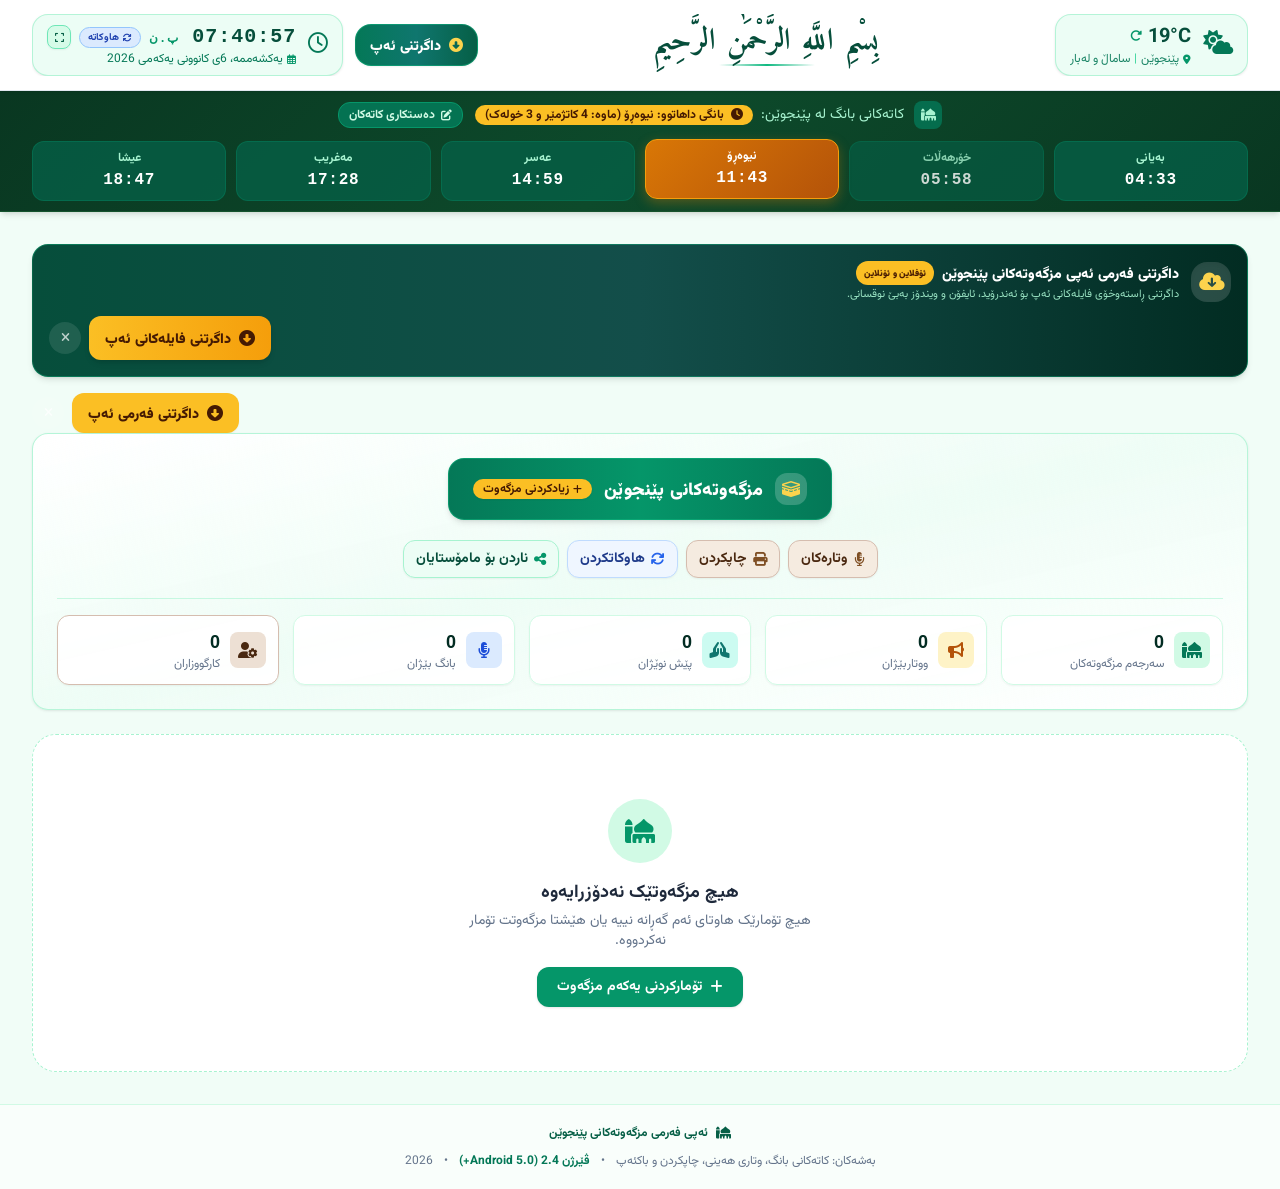
==== commit 4dadb90d: "Update index.html for official Penjwen Mosques App" ====
--- a/index.html
+++ b/index.html
@@ -236,19 +236,29 @@
   <main class="flex-1 max-w-7xl w-full mx-auto px-4 sm:px-6 lg:px-8 py-6 sm:py-8">
     
     <!-- PWA Installation Banner: داگرتنی ئەپ بۆ مۆبایل و کۆمپیوتەر -->
-    <div id="pwaTopBanner" class="bg-gradient-to-r from-emerald-800 via-teal-800 to-emerald-900 text-white p-3 sm:p-3.5 rounded-2xl mb-4 shadow-md border border-emerald-500/30 flex flex-col sm:flex-row items-center justify-between gap-2.5 no-print animate-fade-in">
-      <div class="flex items-center gap-2.5 text-right w-full sm:w-auto">
-        <div class="w-9 h-9 rounded-xl bg-white/15 text-amber-300 flex items-center justify-center text-base shrink-0">
+    <div id="pwaTopBanner" class="bg-gradient-to-r from-emerald-900 via-teal-900 to-emerald-950 text-white p-3.5 sm:p-4 rounded-2xl mb-4 shadow-md border border-emerald-500/40 flex flex-col sm:flex-row items-center justify-between gap-3 no-print animate-fade-in">
+      <div class="flex items-center gap-3 text-right w-full sm:w-auto">
+        <div class="w-10 h-10 rounded-2xl bg-white/15 text-amber-300 flex items-center justify-center text-xl shrink-0 shadow-inner">
           <i class="fa-solid fa-cloud-arrow-down"></i>
         </div>
         <div>
-          <h3 class="text-xs sm:text-sm font-bold flex items-center gap-1.5">
-            <span>ئەپی فەرمی مزگەوتەکانی پێنجوێن</span>
-            <span class="text-[9px] bg-amber-400 text-amber-950 font-black px-1.5 py-0.5 rounded-full">ئۆفلاین 100%</span>
+          <h3 class="text-xs sm:text-sm font-black flex items-center gap-2">
+            <span>داگرتنی فەرمی ئەپی مزگەوتەکانی پێنجوێن</span>
+            <span class="text-[9px] bg-amber-400 text-amber-950 font-black px-2 py-0.5 rounded-full">ئۆفلاین و ئۆنلاین</span>
           </h3>
-          <p class="text-[11px] text-emerald-100/80 mt-0.5">بە یەک کرتە ئەپەکە بخەرە سەر شاشەی مۆبایل یان کۆمپیوتەرەکەت بۆ بەکارهێنانی هەمیشەیی.</p>
-        </div>
-      </div>
+          <p class="text-[11px] text-emerald-200/90 mt-0.5">داگرتنی ڕاستەوخۆی فایلەکانی ئەپ بۆ ئەندرۆید، ئایفۆن و ویندۆز بەبێ نوقسانی.</p>
+        </div>
+      </div>
+      <div class="flex items-center gap-2 w-full sm:w-auto justify-end shrink-0">
+        <button onclick="openOfficialDownloadModal()" class="inline-flex items-center justify-center gap-2 bg-gradient-to-r from-amber-400 to-amber-500 hover:from-amber-300 hover:to-amber-400 active:scale-95 text-amber-950 font-black text-xs sm:text-sm px-4 py-2.5 rounded-xl shadow-md transition-all cursor-pointer">
+          <i class="fa-solid fa-circle-down text-base"></i>
+          <span>داگرتنی فایلەکانی ئەپ</span>
+        </button>
+        <button onclick="dismissPwaTopBanner()" class="w-8 h-8 rounded-full bg-white/10 hover:bg-white/20 flex items-center justify-center text-white/70 hover:text-white transition-colors cursor-pointer" title="داخستن">
+          <i class="fa-solid fa-xmark text-xs"></i>
+        </button>
+      </div>
+    </div>
       <div class="flex items-center gap-2 w-full sm:w-auto justify-end shrink-0">
         <button onclick="openOfficialDownloadModal()" class="inline-flex items-center justify-center gap-2 bg-amber-400 hover:bg-amber-300 active:scale-95 text-amber-950 font-black text-xs sm:text-sm px-4 py-2 rounded-xl shadow-sm transition-all cursor-pointer">
           <i class="fa-solid fa-circle-down text-base"></i>
@@ -1402,7 +1412,7 @@
   </div>
 
     <!-- ================= MODAL: ناوەندی فەرمی داگرتنی ئەپ (Official Download Center) ================= -->
-  <div id="officialDownloadModal" class="fixed inset-0 z-50 bg-slate-900/70 backdrop-blur-sm flex items-center justify-center p-3 sm:p-4 opacity-0 pointer-events-none transition-all duration-300 no-print">
+  <div id="officialDownloadModal" class="fixed inset-0 z-50 bg-slate-900/75 backdrop-blur-sm flex items-center justify-center p-3 sm:p-4 opacity-0 pointer-events-none transition-all duration-300 no-print">
     <div class="bg-white w-full max-w-2xl rounded-3xl shadow-2xl border-2 border-emerald-600 overflow-hidden transform scale-95 transition-all duration-300 max-h-[94vh] flex flex-col text-right">
       
       <!-- Modal Header -->
@@ -1413,10 +1423,10 @@
           </div>
           <div>
             <h3 class="text-base sm:text-lg font-black tracking-wide flex items-center gap-2">
-              <span>داگرتنی فەرمی ئەپی مزگەوتەکانی پێنجوێن</span>
-              <span class="text-[10px] bg-amber-400 text-amber-950 font-black px-2 py-0.5 rounded-full">وەشانی 2.0</span>
+              <span>ناوەندی فەرمی داگرتنی ئەپی مزگەوتەکانی پێنجوێن</span>
+              <span class="text-[10px] bg-amber-400 text-amber-950 font-black px-2 py-0.5 rounded-full">ئۆفلاین و ئۆنلاین</span>
             </h3>
-            <p class="text-xs text-emerald-200/90 font-medium">فایلەکانی ئەپەکە ڕاستەوخۆ دابەزێنە و ١٠٠٪ بەبێ ئینتەرنێت کاری پێبکە</p>
+            <p class="text-xs text-emerald-200/90 font-medium">دابەزاندنی فایلەکان بۆ ناو ئامێرەکەت بۆ کارکردنی بەردەوام بە ئینتەرنێت و بێ ئینتەرنێت</p>
           </div>
         </div>
         <button onclick="closeOfficialDownloadModal()" class="w-8 h-8 rounded-full bg-white/10 hover:bg-white/20 flex items-center justify-center text-white transition-colors cursor-pointer" title="داخستن">
@@ -1424,15 +1434,15 @@
         </button>
       </div>
 
-      <!-- Detected Platform Alert -->
+      <!-- Detected Platform Badge -->
       <div id="detectedPlatformBadge" class="bg-slate-50 border-b border-slate-200 px-5 py-2.5 text-center text-xs">
-        <!-- Filled by JS -->
-      </div>
-
-      <!-- Modal Body (3 Professional Cards) -->
+        <!-- Filled automatically by JS -->
+      </div>
+
+      <!-- Modal Body (4 Comprehensive Sections) -->
       <div class="p-4 sm:p-6 overflow-y-auto space-y-4 flex-1">
         
-        <!-- بژاردەی ١: مۆبایلی ئەندرۆید (Android APK) -->
+        <!-- بەشی ١: مۆبایلی ئەندرۆید (Android) -->
         <div id="cardDownloadAndroid" class="rounded-2xl border border-emerald-200 bg-white p-4 sm:p-5 transition-all shadow-xs space-y-3">
           <div class="flex flex-col sm:flex-row sm:items-center justify-between gap-2 border-b border-emerald-100 pb-3">
             <div class="flex items-center gap-2.5">
@@ -1440,32 +1450,74 @@
                 <i class="fa-brands fa-android"></i>
               </div>
               <div>
-                <h4 class="text-sm sm:text-base font-black text-slate-900">١. بۆ مۆبایلی ئەندرۆید (Samsung, Xiaomi, Redmi, Huawei)</h4>
-                <p class="text-[11px] text-slate-500 font-medium">داگرتنی فایلی APK وەک ئەپێکی ڕاستەقینە و دامەزراندن لەسەر مۆبایل</p>
+                <h4 class="text-sm sm:text-base font-black text-slate-900">١. داگرتنی ئەپ بۆ مۆبایلی ئەندرۆید (Samsung, Xiaomi, Huawei, ...)</h4>
+                <p class="text-[11px] text-slate-500 font-medium">فایلی فەرمی APK ڕاستەوخۆ دادەبەزێتە ناو مۆبایلەکەت و بێ ئینتەرنێت کاردەکات</p>
               </div>
             </div>
             <span class="self-start sm:self-auto text-[11px] bg-emerald-100 text-emerald-900 font-bold px-2.5 py-1 rounded-full border border-emerald-200">
-              فایلی APK (3.3 MB)
+              APK فەرمی (3.3 MB)
             </span>
           </div>
 
-          <p class="text-xs text-slate-600 leading-relaxed">
-            کلیک لە دوگمەی داگرتن بکە تا فایلی فەرمی APK دابەزێتە ناو مۆبایلەکەت. پاشان کرتە لەسەر فایلەکە بکە و ئینستۆڵی بکە:
+          <p class="text-xs text-slate-600 leading-relaxed font-medium">
+            تەنها کلیک لەسەر دوگمەی داگرتن بکە تا فایلی فەرمی ئەندرۆید ڕاستەوخۆ دابەزێتە ناو فۆڵدەری داونلۆدی مۆبایلەکەت:
           </p>
 
           <div class="flex flex-col sm:flex-row gap-2.5 pt-1">
-            <button onclick="downloadOfficialApk()" class="flex-1 inline-flex items-center justify-center gap-2 bg-gradient-to-r from-emerald-600 to-green-600 hover:from-emerald-700 hover:to-green-700 active:scale-98 text-white font-black py-3 px-4 rounded-xl text-xs sm:text-sm shadow-md transition-all cursor-pointer">
+            <a href="Penjwen_Mosques.apk" download="Penjwen_Mosques.apk" onclick="handleDownloadToast('ئەندرۆید (APK)')" class="flex-1 inline-flex items-center justify-center gap-2 bg-gradient-to-r from-emerald-600 to-green-600 hover:from-emerald-700 hover:to-green-700 active:scale-98 text-white font-black py-3 px-4 rounded-xl text-xs sm:text-sm shadow-md transition-all cursor-pointer">
               <i class="fa-solid fa-download text-amber-300"></i>
-              <span>داگرتنی ڕاستەوخۆی فایلی APK</span>
-            </button>
+              <span>داگرتنی فایلی APK بۆ ناو مۆبایل</span>
+            </a>
             <button onclick="triggerPwaInstall()" class="inline-flex items-center justify-center gap-2 bg-emerald-50 hover:bg-emerald-100 active:scale-98 text-emerald-950 font-bold py-3 px-4 rounded-xl text-xs border border-emerald-300 transition-all cursor-pointer">
               <i class="fa-solid fa-mobile-screen"></i>
-              <span>دانان لەسەر شاشە (PWA)</span>
+              <span>دانان لەسەر شاشە وەک ئەپ (PWA)</span>
             </button>
           </div>
         </div>
 
-        <!-- بژاردەی ٢: کۆمپیوتەری ویندۆز (Windows Offline Desktop) -->
+        <!-- بەشی ٢: مۆبایلی ئایفۆن (Apple iPhone & iPad) -->
+        <div id="cardDownloadIos" class="rounded-2xl border border-amber-200 bg-white p-4 sm:p-5 transition-all shadow-xs space-y-3">
+          <div class="flex flex-col sm:flex-row sm:items-center justify-between gap-2 border-b border-amber-100 pb-3">
+            <div class="flex items-center gap-2.5">
+              <div class="w-9 h-9 rounded-xl bg-slate-100 text-slate-800 flex items-center justify-center text-xl shrink-0">
+                <i class="fa-brands fa-apple"></i>
+              </div>
+              <div>
+                <h4 class="text-sm sm:text-base font-black text-slate-900">٢. داگرتنی ئەپ بۆ مۆبایلی ئایفۆن (iPhone & iPad)</h4>
+                <p class="text-[11px] text-slate-500 font-medium">داگرتنی فایلی تەواوی ئەپ بۆ ناو ئایفۆن یاخود دانانی لەسەر شاشە بەبێ ئینتەرنێت</p>
+              </div>
+            </div>
+            <span class="self-start sm:self-auto text-[11px] bg-amber-100 text-amber-900 font-bold px-2.5 py-1 rounded-full border border-amber-200">
+              ئایفۆن و ئایپاد
+            </span>
+          </div>
+
+          <p class="text-xs text-slate-600 leading-relaxed font-medium">
+            دەتوانیت فایلی ئەپەکە دابەزێنیتە ناو بەرنامەی Files ی ئایفۆن، یان لە Safari بە یەک چرکە بیخەیتە سەر شاشەی سەرەکی وەک ئەپ:
+          </p>
+
+          <div class="flex flex-col sm:flex-row gap-2.5 pt-1">
+            <a href="Penjwen_Mosques_App.html" download="ئەپی_مزگەوتەکانی_پێنجوێن.html" onclick="handleDownloadToast('ئایفۆن (Files)')" class="flex-1 inline-flex items-center justify-center gap-2 bg-gradient-to-r from-slate-800 to-slate-900 hover:bg-black active:scale-98 text-white font-black py-3 px-4 rounded-xl text-xs sm:text-sm shadow-md transition-all cursor-pointer">
+              <i class="fa-solid fa-file-arrow-down text-amber-300"></i>
+              <span>داگرتنی فایلی تەواوی ئەپ بۆ ناو ئایفۆن</span>
+            </a>
+          </div>
+
+          <!-- ڕێنمایی خێرای Safari بۆ دانان لەسەر شاشەی ئایفۆن -->
+          <div class="bg-amber-50/70 border border-amber-200/80 rounded-xl p-3.5 space-y-1.5 text-xs text-slate-700">
+            <div class="font-bold text-amber-950 flex items-center gap-1.5">
+              <i class="fa-solid fa-circle-info text-amber-600"></i>
+              <span>ڕێگای فەرمی ئایفۆن بۆ دانان لەسەر شاشە (Add to Home Screen):</span>
+            </div>
+            <ol class="space-y-1 list-decimal list-inside text-slate-600 pr-1 leading-relaxed">
+              <li>لە وێبگەڕی <strong>Safari</strong> لە خوارەوە کرتە لە دوگمەی <strong>هاوبەشکردن (Share <i class="fa-solid fa-arrow-up-from-bracket text-blue-600"></i>)</strong> بکە.</li>
+              <li>بڕۆ خوارەوە و هەڵبژاردنی <strong>«Add to Home Screen / خستنەسەر شاشە ⊞»</strong> هەڵبژێرە.</li>
+              <li>لە سەرەوە لای ڕاست کرتە لە دوگمەی <strong>Add</strong> بکە؛ ئەپەکە بە لۆگۆی فەرمی دەچێتە سەر شاشە و بەبێ ئینتەرنێت هەمیشە کاردەکات.</li>
+            </ol>
+          </div>
+        </div>
+
+        <!-- بەشی ٣: کۆمپیوتەری ویندۆز (Windows Desktop / Laptop) -->
         <div id="cardDownloadWindows" class="rounded-2xl border border-blue-200 bg-white p-4 sm:p-5 transition-all shadow-xs space-y-3">
           <div class="flex flex-col sm:flex-row sm:items-center justify-between gap-2 border-b border-blue-100 pb-3">
             <div class="flex items-center gap-2.5">
@@ -1473,8 +1525,8 @@
                 <i class="fa-brands fa-windows"></i>
               </div>
               <div>
-                <h4 class="text-sm sm:text-base font-black text-slate-900">٢. بۆ کۆمپیوتەری ویندۆز (Desktop & Laptop)</h4>
-                <p class="text-[11px] text-slate-500 font-medium">فایلی سەربەخۆی ئۆفلاین بە تەواوی کۆد و داتاکانەوە دادەبەزێتە ناو کۆمپیوتەر</p>
+                <h4 class="text-sm sm:text-base font-black text-slate-900">٣. داگرتنی ئەپ بۆ کۆمپیوتەری ویندۆز (Windows 7, 8, 10, 11)</h4>
+                <p class="text-[11px] text-slate-500 font-medium">فایلی سەربەخۆی ئۆفلاین بە تەواوی کۆد و داتاکانەوە بە شێوەی داونلۆد دادەبەزێت</p>
               </div>
             </div>
             <span class="self-start sm:self-auto text-[11px] bg-blue-100 text-blue-900 font-bold px-2.5 py-1 rounded-full border border-blue-200">
@@ -1482,44 +1534,47 @@
             </span>
           </div>
 
-          <p class="text-xs text-slate-600 leading-relaxed">
-            فایلی ئەپ دادەبەزێتە ناو فۆڵدەری <strong>Downloads</strong>ی کۆمپیوتەرەکەت. تەنها دوو کلیکی لەسەر بکە؛ دەستبەجێ بەبێ ئینتەرنێت دەکرێتەوە:
+          <p class="text-xs text-slate-600 leading-relaxed font-medium">
+            فایلەکە دادەبەزێتە ناو فۆڵدەری <strong>Downloads</strong>ی کۆمپیوتەرەکەت. تەنها دوو کلیکی لەسەر بکە؛ دەستبەجێ بەبێ ئینتەرنێت دەکرێتەوە و کاردەکات:
           </p>
 
           <div class="flex flex-col sm:flex-row gap-2.5 pt-1">
-            <button onclick="downloadOfficialWindowsApp()" class="flex-1 inline-flex items-center justify-center gap-2 bg-gradient-to-r from-blue-700 to-indigo-700 hover:from-blue-800 hover:to-indigo-800 active:scale-98 text-white font-black py-3 px-4 rounded-xl text-xs sm:text-sm shadow-md transition-all cursor-pointer">
+            <a href="Penjwen_Mosques_App.html" download="Penjwen_Mosques_App.html" onclick="handleDownloadToast('ئەپی ویندۆز (HTML)')" class="flex-1 inline-flex items-center justify-center gap-2 bg-gradient-to-r from-blue-700 to-indigo-700 hover:from-blue-800 hover:to-indigo-800 active:scale-98 text-white font-black py-3 px-4 rounded-xl text-xs sm:text-sm shadow-md transition-all cursor-pointer">
               <i class="fa-solid fa-file-arrow-down text-blue-200"></i>
-              <span>داگرتنی فایلی ئەپی ویندۆز (HTML)</span>
-            </button>
-            <button onclick="downloadOfficialWindowsZip()" class="inline-flex items-center justify-center gap-2 bg-blue-50 hover:bg-blue-100 active:scale-98 text-blue-950 font-bold py-3 px-4 rounded-xl text-xs border border-blue-300 transition-all cursor-pointer">
+              <span>داگرتنی فایلی ئەپی ویندۆز (HTML Standalone)</span>
+            </a>
+            <a href="Penjwen_Mosques_App.zip" download="Penjwen_Mosques_App.zip" onclick="handleDownloadToast('پاکێجی زیپی ویندۆز')" class="inline-flex items-center justify-center gap-2 bg-blue-50 hover:bg-blue-100 active:scale-98 text-blue-950 font-bold py-3 px-4 rounded-xl text-xs border border-blue-300 transition-all cursor-pointer">
               <i class="fa-solid fa-file-zipper"></i>
-              <span>داگرتنی پاکێجی ZIP</span>
-            </button>
-          </div>
-        </div>
-
-        <!-- بژاردەی ٣: مۆبایلی ئایفۆن (Apple iPhone) -->
-        <div id="cardDownloadIos" class="rounded-2xl border border-amber-200 bg-white p-4 sm:p-5 transition-all shadow-xs space-y-3">
-          <div class="flex flex-col sm:flex-row sm:items-center justify-between gap-2 border-b border-amber-100 pb-3">
+              <span>پاکێجی زیپی ویندۆز (ZIP)</span>
+            </a>
+          </div>
+        </div>
+
+        <!-- بەشی ٤: داگرتنی تەواوی سەرجەم فایلەکان پێکەوە (Full Package ZIP) -->
+        <div class="rounded-2xl border-2 border-amber-400 bg-gradient-to-br from-amber-50 via-yellow-50 to-amber-100/60 p-4 sm:p-5 shadow-sm space-y-3">
+          <div class="flex items-center justify-between">
             <div class="flex items-center gap-2.5">
-              <div class="w-9 h-9 rounded-xl bg-slate-100 text-slate-800 flex items-center justify-center text-xl shrink-0">
-                <i class="fa-brands fa-apple"></i>
+              <div class="w-9 h-9 rounded-xl bg-amber-400 text-amber-950 flex items-center justify-center text-xl shrink-0 shadow-xs">
+                <i class="fa-solid fa-box-archive"></i>
               </div>
               <div>
-                <h4 class="text-sm sm:text-base font-black text-slate-900">٣. بۆ مۆبایلی ئایفۆن (iPhone - Safari)</h4>
-                <p class="text-[11px] text-slate-500 font-medium">دانان لەسەر شاشە وەک ئەپ بەبێ پێویستی بە ئەپستۆر و بەبێ ئینتەرنێت</p>
-              </div>
-            </div>
-            <span class="self-start sm:self-auto text-[11px] bg-amber-100 text-amber-900 font-bold px-2.5 py-1 rounded-full border border-amber-200">
-              ئایفۆن و ئایپاد
+                <h4 class="text-sm sm:text-base font-black text-amber-950">٤. داگرتنی هەموو فایلەکانی ئەپەکە پێکەوە (Full Master ZIP)</h4>
+                <p class="text-[11px] text-amber-900/80 font-medium">سەرجەم فایلی ئەپەکانی ویندۆز، ئەندرۆید، ڕەنکەر و دۆکیومێنت بە یەک پاکێج</p>
+              </div>
+            </div>
+            <span class="text-[11px] bg-amber-400 text-amber-950 font-black px-2.5 py-1 rounded-full shadow-2xs">
+              پاکێجی تەواو
             </span>
           </div>
 
-          <ol class="space-y-2 text-xs text-slate-700 list-decimal list-inside pr-1 bg-amber-50/60 p-3.5 rounded-xl border border-amber-200/60 leading-relaxed font-medium">
-            <li>لە وێبگەڕی <strong>Safari</strong> لە خوارەوە کلیک لە دوگمەی <strong>هاوبەشکردن (Share <i class="fa-solid fa-arrow-up-from-bracket text-blue-600"></i>)</strong> بکە.</li>
-            <li>بڕۆ خوارەوە و هەڵبژاردنی <strong>«Add to Home Screen / خستنەسەر شاشە ⊞»</strong> هەڵبژێرە.</li>
-            <li>لە سەرەوە لای ڕاست کرتە لە <strong>Add</strong> بکە؛ دەستبەجێ بە لۆگۆی فەرمی دەچێتە ناو ئەپەکانت و هەمیشە ئۆفلاین کار دەکات.</li>
-          </ol>
+          <p class="text-xs text-amber-950/90 leading-relaxed font-medium">
+            ئەگەر دەتەوێت سەرجەم فایلەکانی ئەپەکە (ئەپی ئەندرۆید + ئەپی ویندۆز + فایلی دەستپێکردن + لۆگۆی فەرمی) پێکەوە دابەزێنیت و بیخەیتە ناو فلاش یان کۆمپیوتەر بۆ ئەوەی بۆ هەمیشە پارێزراو بێت:
+          </p>
+
+          <a href="Penjwen_Mosques_App.zip" download="Penjwen_Mosques_All_Files.zip" onclick="handleDownloadToast('سەرجەم فایلەکان (ZIP)')" class="w-full inline-flex items-center justify-center gap-2.5 bg-gradient-to-r from-amber-500 via-amber-400 to-amber-500 hover:from-amber-400 hover:to-amber-300 active:scale-98 text-amber-950 font-black py-3.5 px-5 rounded-2xl text-xs sm:text-sm shadow-md transition-all cursor-pointer border border-amber-500/50">
+            <i class="fa-solid fa-download text-base"></i>
+            <span>داگرتنی تەواوی سەرجەم فایلەکان بە یەک فایلی زیپ (ZIP)</span>
+          </a>
         </div>
 
       </div>
@@ -1527,8 +1582,8 @@
       <!-- Modal Footer -->
       <div class="border-t border-slate-200 p-4 bg-slate-50 flex items-center justify-between">
         <span class="text-xs text-emerald-800 font-bold flex items-center gap-1.5">
-          <i class="fa-solid fa-shield-halved text-emerald-600"></i>
-          هەموو فایلەکان پارێزراون و ١٠٠٪ سەربەخۆ کاردەکەن
+          <i class="fa-solid fa-circle-check text-emerald-600"></i>
+          هەموو فایلەکان بێ نوقسانی و ١٠٠٪ بەبێ ئینتەرنێت و بە ئینتەرنێت کاردەکەن
         </span>
         <button onclick="closeOfficialDownloadModal()" class="px-5 py-2 rounded-xl bg-slate-200 hover:bg-slate-300 text-slate-800 text-xs font-bold transition-colors cursor-pointer">
           داخستن
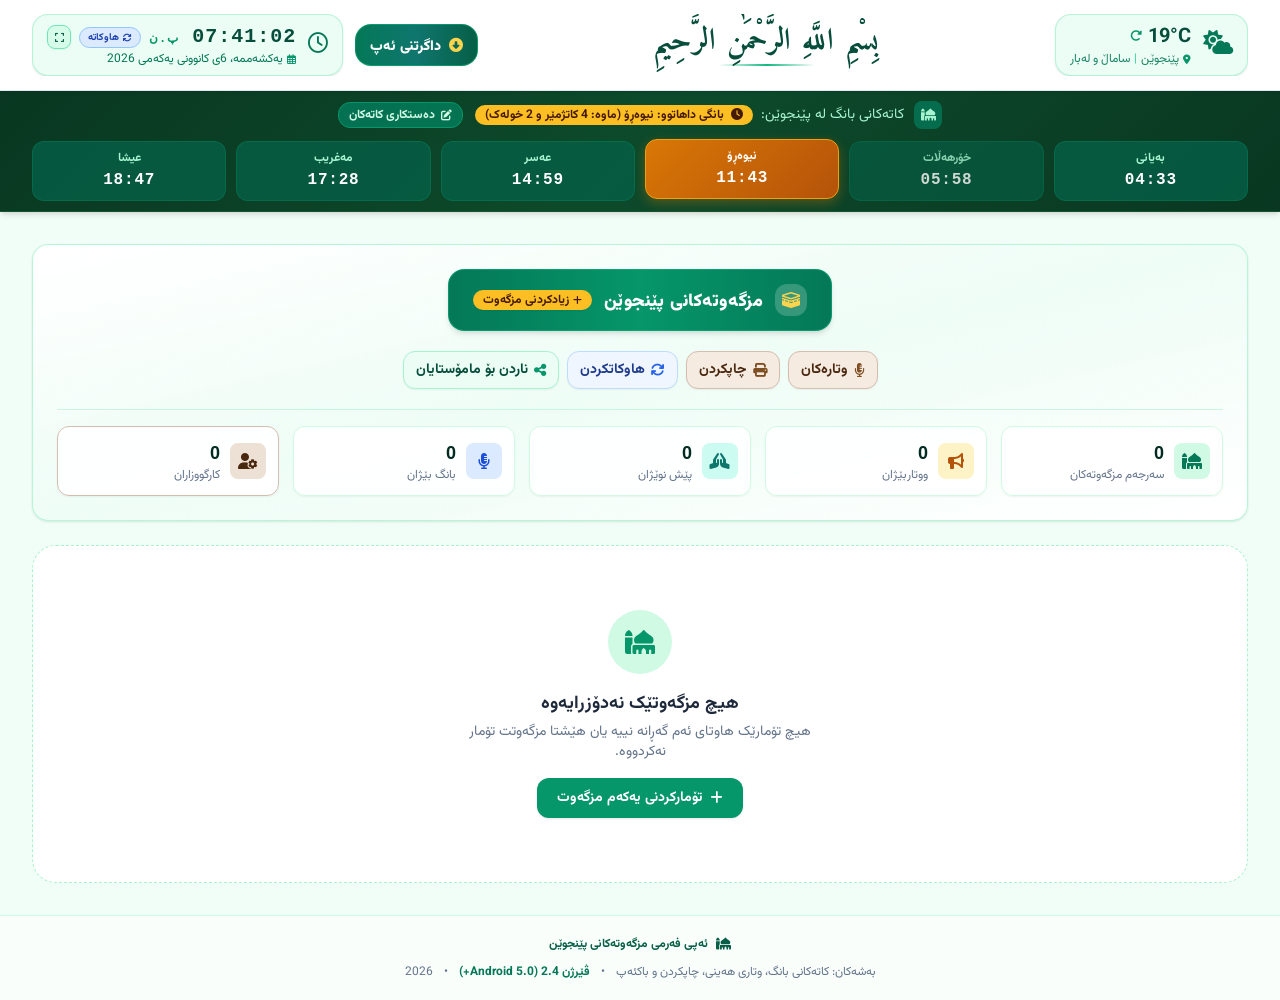
==== commit 575dbaec: "Update index.html for official Penjwen Mosques App" ====
--- a/index.html
+++ b/index.html
@@ -234,41 +234,6 @@
 
   <!-- ================= MAIN CONTENT ================= -->
   <main class="flex-1 max-w-7xl w-full mx-auto px-4 sm:px-6 lg:px-8 py-6 sm:py-8">
-    
-    <!-- PWA Installation Banner: داگرتنی ئەپ بۆ مۆبایل و کۆمپیوتەر -->
-    <div id="pwaTopBanner" class="bg-gradient-to-r from-emerald-900 via-teal-900 to-emerald-950 text-white p-3.5 sm:p-4 rounded-2xl mb-4 shadow-md border border-emerald-500/40 flex flex-col sm:flex-row items-center justify-between gap-3 no-print animate-fade-in">
-      <div class="flex items-center gap-3 text-right w-full sm:w-auto">
-        <div class="w-10 h-10 rounded-2xl bg-white/15 text-amber-300 flex items-center justify-center text-xl shrink-0 shadow-inner">
-          <i class="fa-solid fa-cloud-arrow-down"></i>
-        </div>
-        <div>
-          <h3 class="text-xs sm:text-sm font-black flex items-center gap-2">
-            <span>داگرتنی فەرمی ئەپی مزگەوتەکانی پێنجوێن</span>
-            <span class="text-[9px] bg-amber-400 text-amber-950 font-black px-2 py-0.5 rounded-full">ئۆفلاین و ئۆنلاین</span>
-          </h3>
-          <p class="text-[11px] text-emerald-200/90 mt-0.5">داگرتنی ڕاستەوخۆی فایلەکانی ئەپ بۆ ئەندرۆید، ئایفۆن و ویندۆز بەبێ نوقسانی.</p>
-        </div>
-      </div>
-      <div class="flex items-center gap-2 w-full sm:w-auto justify-end shrink-0">
-        <button onclick="openOfficialDownloadModal()" class="inline-flex items-center justify-center gap-2 bg-gradient-to-r from-amber-400 to-amber-500 hover:from-amber-300 hover:to-amber-400 active:scale-95 text-amber-950 font-black text-xs sm:text-sm px-4 py-2.5 rounded-xl shadow-md transition-all cursor-pointer">
-          <i class="fa-solid fa-circle-down text-base"></i>
-          <span>داگرتنی فایلەکانی ئەپ</span>
-        </button>
-        <button onclick="dismissPwaTopBanner()" class="w-8 h-8 rounded-full bg-white/10 hover:bg-white/20 flex items-center justify-center text-white/70 hover:text-white transition-colors cursor-pointer" title="داخستن">
-          <i class="fa-solid fa-xmark text-xs"></i>
-        </button>
-      </div>
-    </div>
-      <div class="flex items-center gap-2 w-full sm:w-auto justify-end shrink-0">
-        <button onclick="openOfficialDownloadModal()" class="inline-flex items-center justify-center gap-2 bg-amber-400 hover:bg-amber-300 active:scale-95 text-amber-950 font-black text-xs sm:text-sm px-4 py-2 rounded-xl shadow-sm transition-all cursor-pointer">
-          <i class="fa-solid fa-circle-down text-base"></i>
-          <span>داگرتنی فەرمی ئەپ</span>
-        </button>
-        <button onclick="dismissPwaTopBanner()" class="w-8 h-8 rounded-full bg-white/10 hover:bg-white/20 flex items-center justify-center text-white/70 hover:text-white transition-colors cursor-pointer" title="داخستن">
-          <i class="fa-solid fa-xmark text-xs"></i>
-        </button>
-      </div>
-    </div>
 
     <!-- Hero & Action Section (دووگمەی مزگەوتەکانی پێنجوێن و ئامارەکان) -->
     <div id="actionHero" class="bg-gradient-to-br from-white via-emerald-50/50 to-white border border-emerald-200/80 rounded-2xl p-4 sm:p-6 mb-6 shadow-xs relative overflow-hidden no-print">
